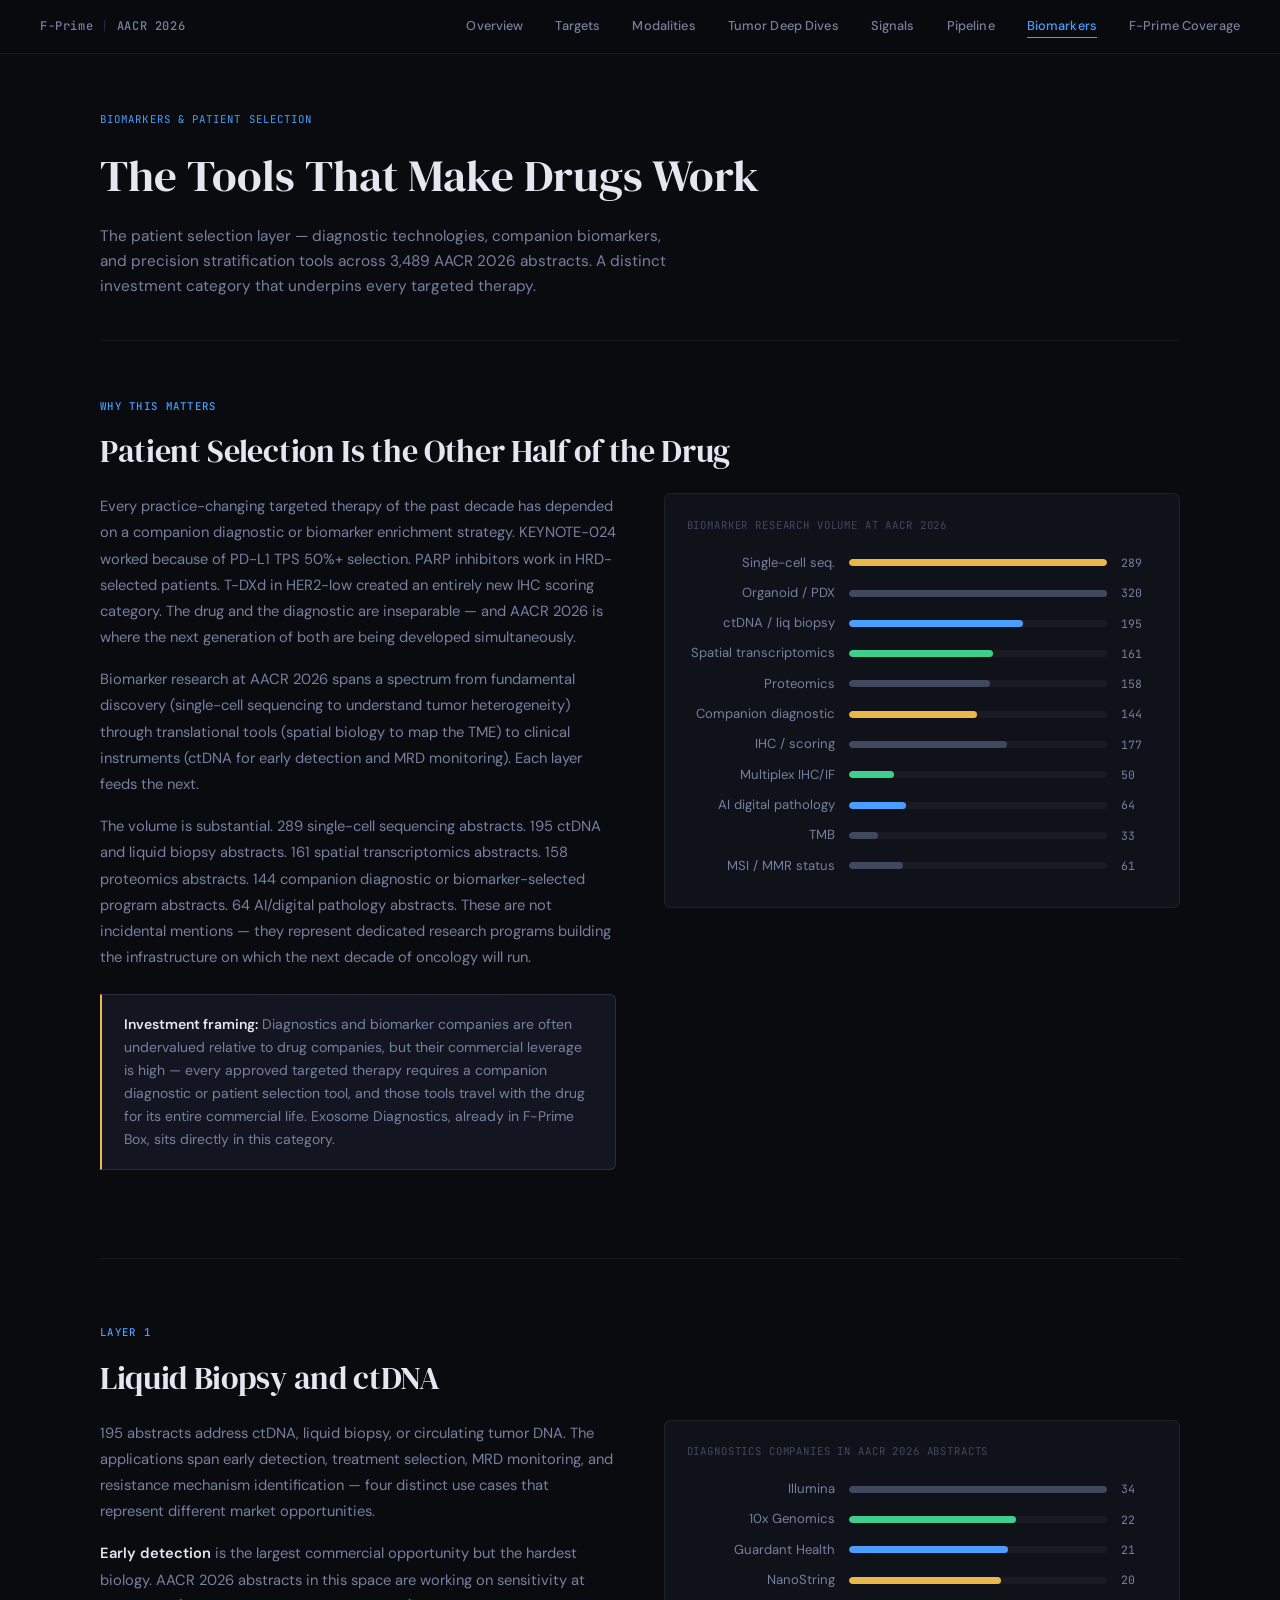
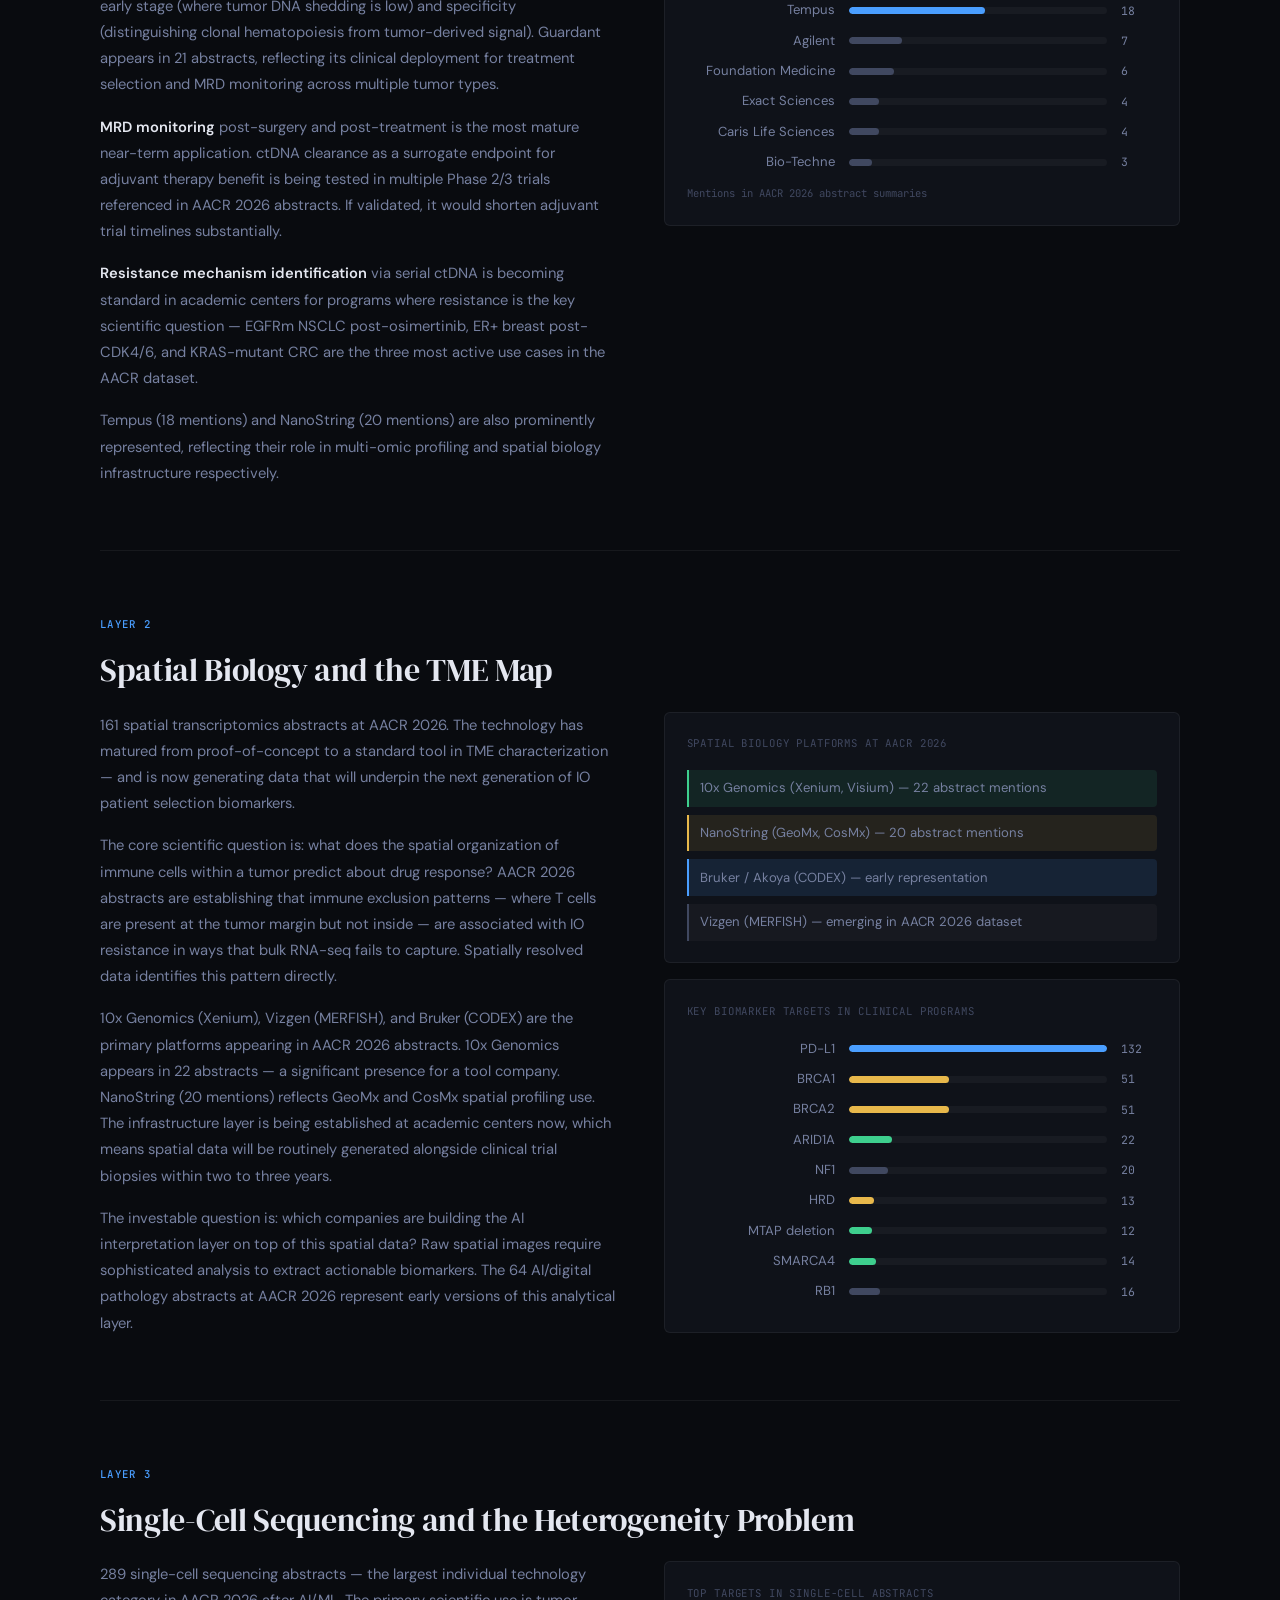
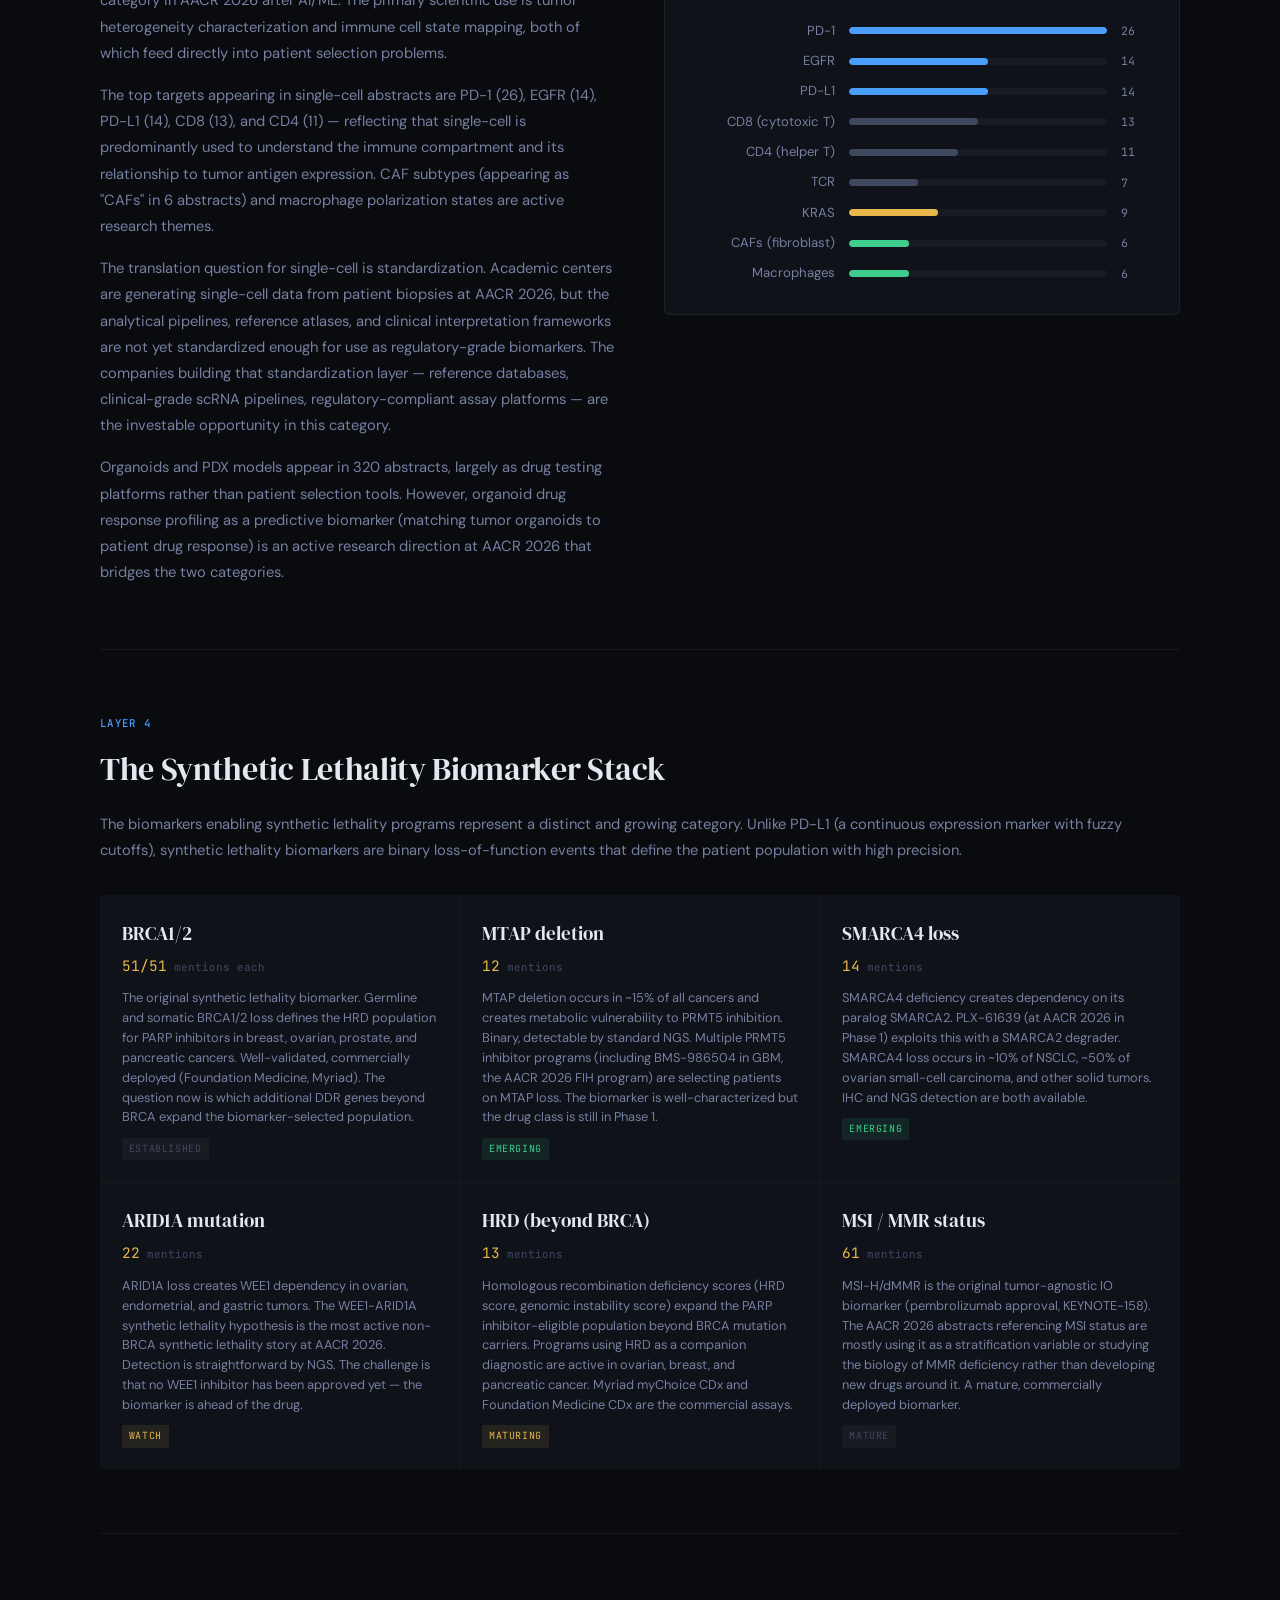
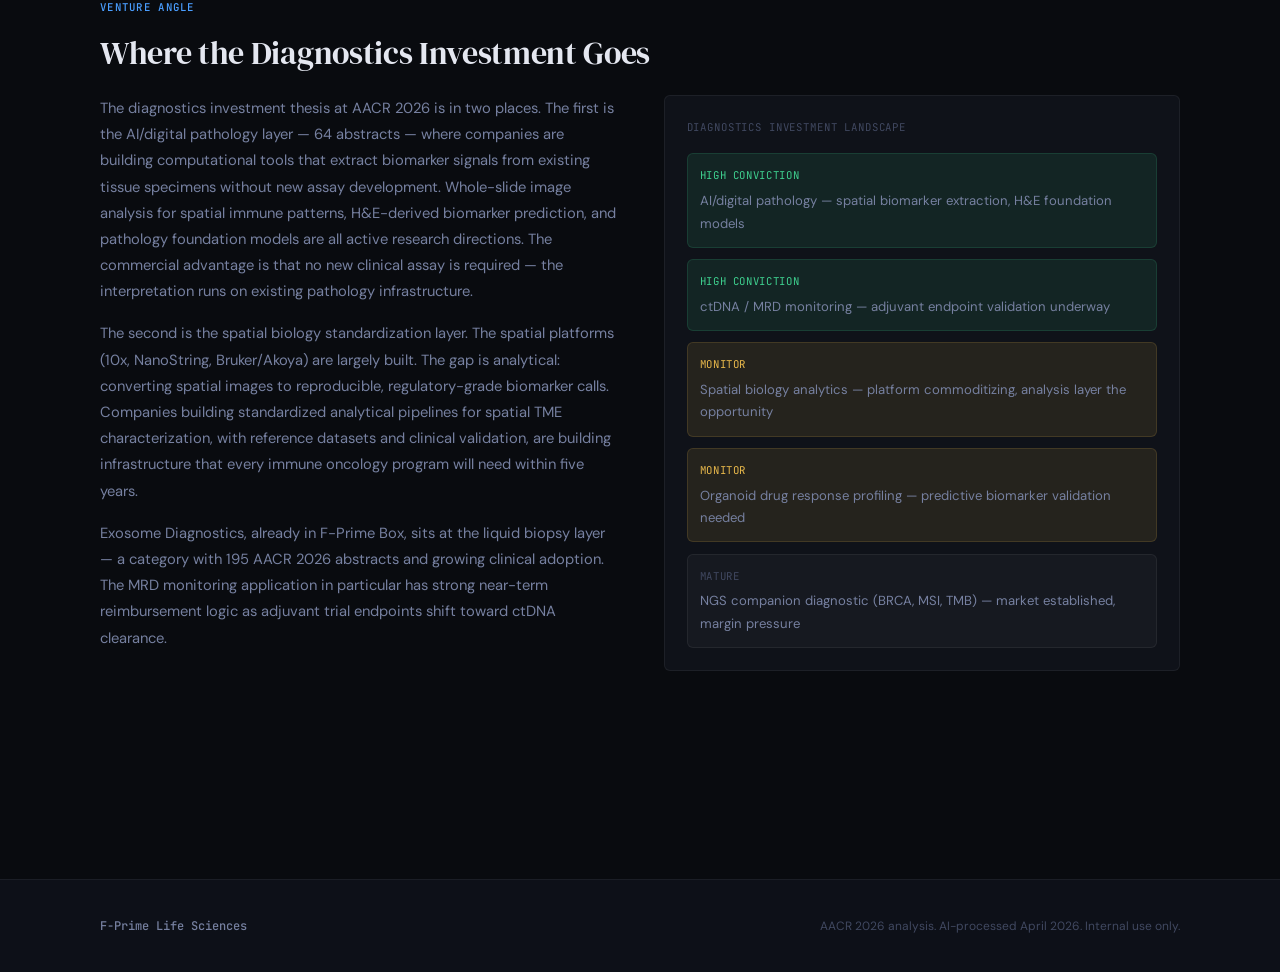
==== biomarkers.html @ 681269fd "added more pages / insights" ====
<!DOCTYPE html>
<html lang="en">
<head>
<meta charset="UTF-8">
<meta name="viewport" content="width=device-width, initial-scale=1.0">
<title>Biomarkers & Patient Selection — AACR 2026 Intelligence</title>
<link rel="preconnect" href="https://fonts.googleapis.com">
<link href="https://fonts.googleapis.com/css2?family=DM+Serif+Display:ital@0;1&family=DM+Sans:wght@300;400;500;600&family=JetBrains+Mono:wght@400;500&display=swap" rel="stylesheet">
<link rel="stylesheet" href="styles.css">
</head>
<body>

<nav class="nav">
  <div class="nav-brand">F-Prime<span class="nav-sep">|</span>AACR 2026</div>
  <div class="nav-links">
    <a href="index.html">Overview</a>
    <a href="targets.html">Targets</a>
    <a href="modalities.html">Modalities</a>
    <a href="tumors.html">Tumor Deep Dives</a>
    <a href="emerging.html">Signals</a>
    <a href="pipeline.html">Pipeline</a>
    <a href="biomarkers.html" class="active">Biomarkers</a>
    <a href="coverage.html">F-Prime Coverage</a>
  </div>
</nav>

<div class="container">
  <div class="page-header">
    <div class="page-tag">Biomarkers & Patient Selection</div>
    <h1>The Tools That Make Drugs Work</h1>
    <p>The patient selection layer — diagnostic technologies, companion biomarkers, and precision stratification tools across 3,489 AACR 2026 abstracts. A distinct investment category that underpins every targeted therapy.</p>
  </div>
</div>

<main class="container main-content" style="padding-top:0">

  <section class="content-section">
    <div class="section-label">Why This Matters</div>
    <h2 class="section-title">Patient Selection Is the Other Half of the Drug</h2>
    <div class="two-col">
      <div class="prose">
        <p>Every practice-changing targeted therapy of the past decade has depended on a companion diagnostic or biomarker enrichment strategy. KEYNOTE-024 worked because of PD-L1 TPS 50%+ selection. PARP inhibitors work in HRD-selected patients. T-DXd in HER2-low created an entirely new IHC scoring category. The drug and the diagnostic are inseparable — and AACR 2026 is where the next generation of both are being developed simultaneously.</p>
        <p>Biomarker research at AACR 2026 spans a spectrum from fundamental discovery (single-cell sequencing to understand tumor heterogeneity) through translational tools (spatial biology to map the TME) to clinical instruments (ctDNA for early detection and MRD monitoring). Each layer feeds the next.</p>
        <p>The volume is substantial. 289 single-cell sequencing abstracts. 195 ctDNA and liquid biopsy abstracts. 161 spatial transcriptomics abstracts. 158 proteomics abstracts. 144 companion diagnostic or biomarker-selected program abstracts. 64 AI/digital pathology abstracts. These are not incidental mentions — they represent dedicated research programs building the infrastructure on which the next decade of oncology will run.</p>
        <div class="callout callout-gold">
          <p><strong>Investment framing:</strong> Diagnostics and biomarker companies are often undervalued relative to drug companies, but their commercial leverage is high — every approved targeted therapy requires a companion diagnostic or patient selection tool, and those tools travel with the drug for its entire commercial life. Exosome Diagnostics, already in F-Prime Box, sits directly in this category.</p>
        </div>
      </div>
      <div>
        <div class="chart-box">
          <div class="chart-title">Biomarker Research Volume at AACR 2026</div>
          <div class="bar-row" style="margin-top:0.5rem"><div class="bar-label">Single-cell seq.</div><div class="bar-track"><div class="bar-fill bar-fill--gold" style="width:100%"></div></div><div class="bar-value">289</div></div>
          <div class="bar-row"><div class="bar-label">Organoid / PDX</div><div class="bar-track"><div class="bar-fill bar-fill--dim" style="width:110.7%"></div></div><div class="bar-value">320</div></div>
          <div class="bar-row"><div class="bar-label">ctDNA / liq biopsy</div><div class="bar-track"><div class="bar-fill" style="width:67.5%"></div></div><div class="bar-value">195</div></div>
          <div class="bar-row"><div class="bar-label">Spatial transcriptomics</div><div class="bar-track"><div class="bar-fill bar-fill--green" style="width:55.7%"></div></div><div class="bar-value">161</div></div>
          <div class="bar-row"><div class="bar-label">Proteomics</div><div class="bar-track"><div class="bar-fill bar-fill--dim" style="width:54.7%"></div></div><div class="bar-value">158</div></div>
          <div class="bar-row"><div class="bar-label">Companion diagnostic</div><div class="bar-track"><div class="bar-fill bar-fill--gold" style="width:49.8%"></div></div><div class="bar-value">144</div></div>
          <div class="bar-row"><div class="bar-label">IHC / scoring</div><div class="bar-track"><div class="bar-fill bar-fill--dim" style="width:61.2%"></div></div><div class="bar-value">177</div></div>
          <div class="bar-row"><div class="bar-label">Multiplex IHC/IF</div><div class="bar-track"><div class="bar-fill bar-fill--green" style="width:17.3%"></div></div><div class="bar-value">50</div></div>
          <div class="bar-row"><div class="bar-label">AI digital pathology</div><div class="bar-track"><div class="bar-fill bar-fill--blue" style="width:22.1%"></div></div><div class="bar-value">64</div></div>
          <div class="bar-row"><div class="bar-label">TMB</div><div class="bar-track"><div class="bar-fill bar-fill--dim" style="width:11.4%"></div></div><div class="bar-value">33</div></div>
          <div class="bar-row"><div class="bar-label">MSI / MMR status</div><div class="bar-track"><div class="bar-fill bar-fill--dim" style="width:21.1%"></div></div><div class="bar-value">61</div></div>
        </div>
      </div>
    </div>
  </section>

  <section class="content-section">
    <div class="section-label">Layer 1</div>
    <h2 class="section-title">Liquid Biopsy and ctDNA</h2>
    <div class="two-col">
      <div class="prose">
        <p>195 abstracts address ctDNA, liquid biopsy, or circulating tumor DNA. The applications span early detection, treatment selection, MRD monitoring, and resistance mechanism identification — four distinct use cases that represent different market opportunities.</p>
        <p><strong>Early detection</strong> is the largest commercial opportunity but the hardest biology. AACR 2026 abstracts in this space are working on sensitivity at early stage (where tumor DNA shedding is low) and specificity (distinguishing clonal hematopoiesis from tumor-derived signal). Guardant appears in 21 abstracts, reflecting its clinical deployment for treatment selection and MRD monitoring across multiple tumor types.</p>
        <p><strong>MRD monitoring</strong> post-surgery and post-treatment is the most mature near-term application. ctDNA clearance as a surrogate endpoint for adjuvant therapy benefit is being tested in multiple Phase 2/3 trials referenced in AACR 2026 abstracts. If validated, it would shorten adjuvant trial timelines substantially.</p>
        <p><strong>Resistance mechanism identification</strong> via serial ctDNA is becoming standard in academic centers for programs where resistance is the key scientific question — EGFRm NSCLC post-osimertinib, ER+ breast post-CDK4/6, and KRAS-mutant CRC are the three most active use cases in the AACR dataset.</p>
        <p>Tempus (18 mentions) and NanoString (20 mentions) are also prominently represented, reflecting their role in multi-omic profiling and spatial biology infrastructure respectively.</p>
      </div>
      <div>
        <div class="chart-box" style="margin-bottom:1rem">
          <div class="chart-title">Diagnostics Companies in AACR 2026 Abstracts</div>
          <div class="bar-row" style="margin-top:0.5rem"><div class="bar-label">Illumina</div><div class="bar-track"><div class="bar-fill bar-fill--dim" style="width:100%"></div></div><div class="bar-value">34</div></div>
          <div class="bar-row"><div class="bar-label">10x Genomics</div><div class="bar-track"><div class="bar-fill bar-fill--green" style="width:64.7%"></div></div><div class="bar-value">22</div></div>
          <div class="bar-row"><div class="bar-label">Guardant Health</div><div class="bar-track"><div class="bar-fill" style="width:61.8%"></div></div><div class="bar-value">21</div></div>
          <div class="bar-row"><div class="bar-label">NanoString</div><div class="bar-track"><div class="bar-fill bar-fill--gold" style="width:58.8%"></div></div><div class="bar-value">20</div></div>
          <div class="bar-row"><div class="bar-label">Tempus</div><div class="bar-track"><div class="bar-fill" style="width:52.9%"></div></div><div class="bar-value">18</div></div>
          <div class="bar-row"><div class="bar-label">Agilent</div><div class="bar-track"><div class="bar-fill bar-fill--dim" style="width:20.6%"></div></div><div class="bar-value">7</div></div>
          <div class="bar-row"><div class="bar-label">Foundation Medicine</div><div class="bar-track"><div class="bar-fill bar-fill--dim" style="width:17.6%"></div></div><div class="bar-value">6</div></div>
          <div class="bar-row"><div class="bar-label">Exact Sciences</div><div class="bar-track"><div class="bar-fill bar-fill--dim" style="width:11.8%"></div></div><div class="bar-value">4</div></div>
          <div class="bar-row"><div class="bar-label">Caris Life Sciences</div><div class="bar-track"><div class="bar-fill bar-fill--dim" style="width:11.8%"></div></div><div class="bar-value">4</div></div>
          <div class="bar-row"><div class="bar-label">Bio-Techne</div><div class="bar-track"><div class="bar-fill bar-fill--dim" style="width:8.8%"></div></div><div class="bar-value">3</div></div>
          <div style="margin-top:0.75rem;font-family:var(--font-mono);font-size:0.66rem;color:var(--text-dim)">Mentions in AACR 2026 abstract summaries</div>
        </div>
      </div>
    </div>
  </section>

  <section class="content-section">
    <div class="section-label">Layer 2</div>
    <h2 class="section-title">Spatial Biology and the TME Map</h2>
    <div class="two-col">
      <div class="prose">
        <p>161 spatial transcriptomics abstracts at AACR 2026. The technology has matured from proof-of-concept to a standard tool in TME characterization — and is now generating data that will underpin the next generation of IO patient selection biomarkers.</p>
        <p>The core scientific question is: what does the spatial organization of immune cells within a tumor predict about drug response? AACR 2026 abstracts are establishing that immune exclusion patterns — where T cells are present at the tumor margin but not inside — are associated with IO resistance in ways that bulk RNA-seq fails to capture. Spatially resolved data identifies this pattern directly.</p>
        <p>10x Genomics (Xenium), Vizgen (MERFISH), and Bruker (CODEX) are the primary platforms appearing in AACR 2026 abstracts. 10x Genomics appears in 22 abstracts — a significant presence for a tool company. NanoString (20 mentions) reflects GeoMx and CosMx spatial profiling use. The infrastructure layer is being established at academic centers now, which means spatial data will be routinely generated alongside clinical trial biopsies within two to three years.</p>
        <p>The investable question is: which companies are building the AI interpretation layer on top of this spatial data? Raw spatial images require sophisticated analysis to extract actionable biomarkers. The 64 AI/digital pathology abstracts at AACR 2026 represent early versions of this analytical layer.</p>
      </div>
      <div>
        <div class="chart-box" style="margin-bottom:1rem">
          <div class="chart-title">Spatial Biology Platforms at AACR 2026</div>
          <div style="display:flex;flex-direction:column;gap:0.5rem;margin-top:0.5rem">
            <div style="font-size:0.82rem;color:var(--text-muted);padding:0.45rem 0.7rem;background:var(--green-dim);border-left:2px solid var(--green);border-radius:0 4px 4px 0">10x Genomics (Xenium, Visium) — 22 abstract mentions</div>
            <div style="font-size:0.82rem;color:var(--text-muted);padding:0.45rem 0.7rem;background:var(--gold-dim);border-left:2px solid var(--gold);border-radius:0 4px 4px 0">NanoString (GeoMx, CosMx) — 20 abstract mentions</div>
            <div style="font-size:0.82rem;color:var(--text-muted);padding:0.45rem 0.7rem;background:var(--blue-dim);border-left:2px solid var(--blue);border-radius:0 4px 4px 0">Bruker / Akoya (CODEX) — early representation</div>
            <div style="font-size:0.82rem;color:var(--text-muted);padding:0.45rem 0.7rem;background:rgba(255,255,255,0.03);border-left:2px solid var(--text-dim);border-radius:0 4px 4px 0">Vizgen (MERFISH) — emerging in AACR 2026 dataset</div>
          </div>
        </div>
        <div class="chart-box">
          <div class="chart-title">Key Biomarker Targets in Clinical Programs</div>
          <div class="bar-row" style="margin-top:0.5rem"><div class="bar-label">PD-L1</div><div class="bar-track"><div class="bar-fill" style="width:100%"></div></div><div class="bar-value">132</div></div>
          <div class="bar-row"><div class="bar-label">BRCA1</div><div class="bar-track"><div class="bar-fill bar-fill--gold" style="width:38.6%"></div></div><div class="bar-value">51</div></div>
          <div class="bar-row"><div class="bar-label">BRCA2</div><div class="bar-track"><div class="bar-fill bar-fill--gold" style="width:38.6%"></div></div><div class="bar-value">51</div></div>
          <div class="bar-row"><div class="bar-label">ARID1A</div><div class="bar-track"><div class="bar-fill bar-fill--green" style="width:16.7%"></div></div><div class="bar-value">22</div></div>
          <div class="bar-row"><div class="bar-label">NF1</div><div class="bar-track"><div class="bar-fill bar-fill--dim" style="width:15.2%"></div></div><div class="bar-value">20</div></div>
          <div class="bar-row"><div class="bar-label">HRD</div><div class="bar-track"><div class="bar-fill bar-fill--gold" style="width:9.8%"></div></div><div class="bar-value">13</div></div>
          <div class="bar-row"><div class="bar-label">MTAP deletion</div><div class="bar-track"><div class="bar-fill bar-fill--green" style="width:9.1%"></div></div><div class="bar-value">12</div></div>
          <div class="bar-row"><div class="bar-label">SMARCA4</div><div class="bar-track"><div class="bar-fill bar-fill--green" style="width:10.6%"></div></div><div class="bar-value">14</div></div>
          <div class="bar-row"><div class="bar-label">RB1</div><div class="bar-track"><div class="bar-fill bar-fill--dim" style="width:12.1%"></div></div><div class="bar-value">16</div></div>
        </div>
      </div>
    </div>
  </section>

  <section class="content-section">
    <div class="section-label">Layer 3</div>
    <h2 class="section-title">Single-Cell Sequencing and the Heterogeneity Problem</h2>
    <div class="two-col">
      <div class="prose">
        <p>289 single-cell sequencing abstracts — the largest individual technology category in AACR 2026 after AI/ML. The primary scientific use is tumor heterogeneity characterization and immune cell state mapping, both of which feed directly into patient selection problems.</p>
        <p>The top targets appearing in single-cell abstracts are PD-1 (26), EGFR (14), PD-L1 (14), CD8 (13), and CD4 (11) — reflecting that single-cell is predominantly used to understand the immune compartment and its relationship to tumor antigen expression. CAF subtypes (appearing as "CAFs" in 6 abstracts) and macrophage polarization states are active research themes.</p>
        <p>The translation question for single-cell is standardization. Academic centers are generating single-cell data from patient biopsies at AACR 2026, but the analytical pipelines, reference atlases, and clinical interpretation frameworks are not yet standardized enough for use as regulatory-grade biomarkers. The companies building that standardization layer — reference databases, clinical-grade scRNA pipelines, regulatory-compliant assay platforms — are the investable opportunity in this category.</p>
        <p>Organoids and PDX models appear in 320 abstracts, largely as drug testing platforms rather than patient selection tools. However, organoid drug response profiling as a predictive biomarker (matching tumor organoids to patient drug response) is an active research direction at AACR 2026 that bridges the two categories.</p>
      </div>
      <div>
        <div class="chart-box" style="margin-bottom:1rem">
          <div class="chart-title">Top Targets in Single-Cell Abstracts</div>
          <div class="bar-row" style="margin-top:0.5rem"><div class="bar-label">PD-1</div><div class="bar-track"><div class="bar-fill" style="width:100%"></div></div><div class="bar-value">26</div></div>
          <div class="bar-row"><div class="bar-label">EGFR</div><div class="bar-track"><div class="bar-fill" style="width:53.8%"></div></div><div class="bar-value">14</div></div>
          <div class="bar-row"><div class="bar-label">PD-L1</div><div class="bar-track"><div class="bar-fill" style="width:53.8%"></div></div><div class="bar-value">14</div></div>
          <div class="bar-row"><div class="bar-label">CD8 (cytotoxic T)</div><div class="bar-track"><div class="bar-fill bar-fill--dim" style="width:50%"></div></div><div class="bar-value">13</div></div>
          <div class="bar-row"><div class="bar-label">CD4 (helper T)</div><div class="bar-track"><div class="bar-fill bar-fill--dim" style="width:42.3%"></div></div><div class="bar-value">11</div></div>
          <div class="bar-row"><div class="bar-label">TCR</div><div class="bar-track"><div class="bar-fill bar-fill--dim" style="width:26.9%"></div></div><div class="bar-value">7</div></div>
          <div class="bar-row"><div class="bar-label">KRAS</div><div class="bar-track"><div class="bar-fill bar-fill--gold" style="width:34.6%"></div></div><div class="bar-value">9</div></div>
          <div class="bar-row"><div class="bar-label">CAFs (fibroblast)</div><div class="bar-track"><div class="bar-fill bar-fill--green" style="width:23.1%"></div></div><div class="bar-value">6</div></div>
          <div class="bar-row"><div class="bar-label">Macrophages</div><div class="bar-track"><div class="bar-fill bar-fill--green" style="width:23.1%"></div></div><div class="bar-value">6</div></div>
        </div>
      </div>
    </div>
  </section>

  <section class="content-section">
    <div class="section-label">Layer 4</div>
    <h2 class="section-title">The Synthetic Lethality Biomarker Stack</h2>
    <p class="prose" style="margin-bottom:2rem">The biomarkers enabling synthetic lethality programs represent a distinct and growing category. Unlike PD-L1 (a continuous expression marker with fuzzy cutoffs), synthetic lethality biomarkers are binary loss-of-function events that define the patient population with high precision.</p>

    <div class="target-grid">
      <div class="target-card">
        <div class="tc-name">BRCA1/2</div>
        <div class="tc-count"><span>51/51</span> mentions each</div>
        <div class="tc-desc">The original synthetic lethality biomarker. Germline and somatic BRCA1/2 loss defines the HRD population for PARP inhibitors in breast, ovarian, prostate, and pancreatic cancers. Well-validated, commercially deployed (Foundation Medicine, Myriad). The question now is which additional DDR genes beyond BRCA expand the biomarker-selected population.</div>
        <span class="tc-badge badge--dim">ESTABLISHED</span>
      </div>
      <div class="target-card">
        <div class="tc-name">MTAP deletion</div>
        <div class="tc-count"><span>12</span> mentions</div>
        <div class="tc-desc">MTAP deletion occurs in ~15% of all cancers and creates metabolic vulnerability to PRMT5 inhibition. Binary, detectable by standard NGS. Multiple PRMT5 inhibitor programs (including BMS-986504 in GBM, the AACR 2026 FIH program) are selecting patients on MTAP loss. The biomarker is well-characterized but the drug class is still in Phase 1.</div>
        <span class="tc-badge badge--green">EMERGING</span>
      </div>
      <div class="target-card">
        <div class="tc-name">SMARCA4 loss</div>
        <div class="tc-count"><span>14</span> mentions</div>
        <div class="tc-desc">SMARCA4 deficiency creates dependency on its paralog SMARCA2. PLX-61639 (at AACR 2026 in Phase 1) exploits this with a SMARCA2 degrader. SMARCA4 loss occurs in ~10% of NSCLC, ~50% of ovarian small-cell carcinoma, and other solid tumors. IHC and NGS detection are both available.</div>
        <span class="tc-badge badge--green">EMERGING</span>
      </div>
      <div class="target-card">
        <div class="tc-name">ARID1A mutation</div>
        <div class="tc-count"><span>22</span> mentions</div>
        <div class="tc-desc">ARID1A loss creates WEE1 dependency in ovarian, endometrial, and gastric tumors. The WEE1-ARID1A synthetic lethality hypothesis is the most active non-BRCA synthetic lethality story at AACR 2026. Detection is straightforward by NGS. The challenge is that no WEE1 inhibitor has been approved yet — the biomarker is ahead of the drug.</div>
        <span class="tc-badge badge--gold">WATCH</span>
      </div>
      <div class="target-card">
        <div class="tc-name">HRD (beyond BRCA)</div>
        <div class="tc-count"><span>13</span> mentions</div>
        <div class="tc-desc">Homologous recombination deficiency scores (HRD score, genomic instability score) expand the PARP inhibitor-eligible population beyond BRCA mutation carriers. Programs using HRD as a companion diagnostic are active in ovarian, breast, and pancreatic cancer. Myriad myChoice CDx and Foundation Medicine CDx are the commercial assays.</div>
        <span class="tc-badge badge--gold">MATURING</span>
      </div>
      <div class="target-card">
        <div class="tc-name">MSI / MMR status</div>
        <div class="tc-count"><span>61</span> mentions</div>
        <div class="tc-desc">MSI-H/dMMR is the original tumor-agnostic IO biomarker (pembrolizumab approval, KEYNOTE-158). The AACR 2026 abstracts referencing MSI status are mostly using it as a stratification variable or studying the biology of MMR deficiency rather than developing new drugs around it. A mature, commercially deployed biomarker.</div>
        <span class="tc-badge badge--dim">MATURE</span>
      </div>
    </div>
  </section>

  <section class="content-section" style="border-bottom:none">
    <div class="section-label">Venture Angle</div>
    <h2 class="section-title">Where the Diagnostics Investment Goes</h2>
    <div class="two-col">
      <div class="prose">
        <p>The diagnostics investment thesis at AACR 2026 is in two places. The first is the AI/digital pathology layer — 64 abstracts — where companies are building computational tools that extract biomarker signals from existing tissue specimens without new assay development. Whole-slide image analysis for spatial immune patterns, H&E-derived biomarker prediction, and pathology foundation models are all active research directions. The commercial advantage is that no new clinical assay is required — the interpretation runs on existing pathology infrastructure.</p>
        <p>The second is the spatial biology standardization layer. The spatial platforms (10x, NanoString, Bruker/Akoya) are largely built. The gap is analytical: converting spatial images to reproducible, regulatory-grade biomarker calls. Companies building standardized analytical pipelines for spatial TME characterization, with reference datasets and clinical validation, are building infrastructure that every immune oncology program will need within five years.</p>
        <p>Exosome Diagnostics, already in F-Prime Box, sits at the liquid biopsy layer — a category with 195 AACR 2026 abstracts and growing clinical adoption. The MRD monitoring application in particular has strong near-term reimbursement logic as adjuvant trial endpoints shift toward ctDNA clearance.</p>
      </div>
      <div>
        <div class="chart-box">
          <div class="chart-title">Diagnostics Investment Landscape</div>
          <div style="display:flex;flex-direction:column;gap:0.7rem;margin-top:0.75rem">
            <div style="padding:0.75rem;background:var(--green-dim);border:1px solid rgba(62,207,142,0.15);border-radius:var(--r)">
              <div style="font-family:var(--font-mono);font-size:0.67rem;color:var(--green);letter-spacing:0.06em;margin-bottom:0.35rem">HIGH CONVICTION</div>
              <div style="font-size:0.82rem;color:var(--text-muted)">AI/digital pathology — spatial biomarker extraction, H&E foundation models</div>
            </div>
            <div style="padding:0.75rem;background:var(--green-dim);border:1px solid rgba(62,207,142,0.15);border-radius:var(--r)">
              <div style="font-family:var(--font-mono);font-size:0.67rem;color:var(--green);letter-spacing:0.06em;margin-bottom:0.35rem">HIGH CONVICTION</div>
              <div style="font-size:0.82rem;color:var(--text-muted)">ctDNA / MRD monitoring — adjuvant endpoint validation underway</div>
            </div>
            <div style="padding:0.75rem;background:var(--gold-dim);border:1px solid rgba(232,184,75,0.15);border-radius:var(--r)">
              <div style="font-family:var(--font-mono);font-size:0.67rem;color:var(--gold);letter-spacing:0.06em;margin-bottom:0.35rem">MONITOR</div>
              <div style="font-size:0.82rem;color:var(--text-muted)">Spatial biology analytics — platform commoditizing, analysis layer the opportunity</div>
            </div>
            <div style="padding:0.75rem;background:var(--gold-dim);border:1px solid rgba(232,184,75,0.15);border-radius:var(--r)">
              <div style="font-family:var(--font-mono);font-size:0.67rem;color:var(--gold);letter-spacing:0.06em;margin-bottom:0.35rem">MONITOR</div>
              <div style="font-size:0.82rem;color:var(--text-muted)">Organoid drug response profiling — predictive biomarker validation needed</div>
            </div>
            <div style="padding:0.75rem;background:rgba(255,255,255,0.03);border:1px solid var(--border);border-radius:var(--r)">
              <div style="font-family:var(--font-mono);font-size:0.67rem;color:var(--text-dim);letter-spacing:0.06em;margin-bottom:0.35rem">MATURE</div>
              <div style="font-size:0.82rem;color:var(--text-muted)">NGS companion diagnostic (BRCA, MSI, TMB) — market established, margin pressure</div>
            </div>
          </div>
        </div>
      </div>
    </div>
  </section>

</main>

<footer class="footer">
  <div class="container">
    <div class="footer-brand">F-Prime Life Sciences</div>
    <div class="footer-note">AACR 2026 analysis. AI-processed April 2026. Internal use only.</div>
  </div>
</footer>
</body>
</html>
---- styles.css ----
/* ============================================
   AACR 2026 — F-Prime Intelligence Report
   v2 — refined editorial dark
   ============================================ */

:root {
  --bg: #090b0f;
  --bg-2: #0d1018;
  --bg-3: #131620;
  --bg-card: #0f1219;
  --border: rgba(255,255,255,0.06);
  --border-hi: rgba(255,255,255,0.11);

  --text: #e4e7f0;
  --text-muted: #7680a0;
  --text-dim: #404860;

  --blue: #4a9eff;
  --blue-dim: rgba(74,158,255,0.12);
  --gold: #e8b84b;
  --gold-dim: rgba(232,184,75,0.1);
  --green: #3ecf8e;
  --green-dim: rgba(62,207,142,0.1);
  --red: #f06060;
  --red-dim: rgba(240,96,96,0.1);

  --font-display: 'DM Serif Display', serif;
  --font-body: 'DM Sans', sans-serif;
  --font-mono: 'JetBrains Mono', monospace;

  --r: 6px;
  --r-lg: 12px;
}

* { margin: 0; padding: 0; box-sizing: border-box; }
html { scroll-behavior: smooth; }

body {
  background: var(--bg);
  color: var(--text);
  font-family: var(--font-body);
  font-size: 15px;
  line-height: 1.7;
  -webkit-font-smoothing: antialiased;
}

a { color: inherit; text-decoration: none; }

/* NAV */
.nav {
  position: sticky; top: 0; z-index: 100;
  background: rgba(9,11,15,0.94);
  backdrop-filter: blur(16px);
  border-bottom: 1px solid var(--border);
  display: flex; align-items: center; justify-content: space-between;
  padding: 0 2.5rem; height: 54px;
}
.nav-brand {
  font-family: var(--font-mono); font-size: 0.75rem;
  font-weight: 500; letter-spacing: 0.05em; color: var(--text-muted);
}
.nav-sep { margin: 0 0.5rem; opacity: 0.25; }
.nav-links { display: flex; gap: 2rem; }
.nav-links a {
  font-size: 0.8rem; font-weight: 500; color: var(--text-muted);
  letter-spacing: 0.01em; transition: color 0.15s;
}
.nav-links a:hover { color: var(--text); }
.nav-links a.active { color: var(--blue); border-bottom: 1px solid var(--blue); padding-bottom: 1px; }

/* HERO */
.hero {
  position: relative; min-height: 85vh;
  display: flex; flex-direction: column; justify-content: center;
  padding: 7rem 2.5rem 5rem; overflow: hidden;
}
.hero-bg {
  position: absolute; inset: 0; pointer-events: none;
  background:
    radial-gradient(ellipse 60% 50% at 10% 55%, rgba(74,158,255,0.05) 0%, transparent 65%),
    radial-gradient(ellipse 40% 35% at 85% 25%, rgba(232,184,75,0.03) 0%, transparent 65%),
    repeating-linear-gradient(0deg, transparent, transparent 59px, rgba(255,255,255,0.012) 59px, rgba(255,255,255,0.012) 60px),
    repeating-linear-gradient(90deg, transparent, transparent 59px, rgba(255,255,255,0.008) 59px, rgba(255,255,255,0.008) 60px);
}
.hero-inner { max-width: 760px; margin: 0 auto; text-align: center; position: relative; z-index: 1; }
.hero-tag {
  display: inline-block; font-family: var(--font-mono); font-size: 0.68rem;
  font-weight: 500; letter-spacing: 0.1em; text-transform: uppercase;
  color: var(--blue); border: 1px solid rgba(74,158,255,0.25);
  padding: 0.28rem 0.75rem; border-radius: 2rem; margin-bottom: 2.5rem;
}
.hero-title {
  font-family: var(--font-display); font-size: clamp(2.8rem, 6.5vw, 5rem);
  line-height: 1.05; font-weight: 400; letter-spacing: -0.02em; margin-bottom: 1.5rem;
}
.hero-title em { font-style: italic; color: var(--gold); }
.hero-sub {
  font-size: 1rem; color: var(--text-muted); max-width: 520px;
  margin: 0 auto 2rem; line-height: 1.65;
}
.hero-meta { font-family: var(--font-mono); font-size: 0.68rem; color: var(--text-dim); letter-spacing: 0.06em; }
.dot { margin: 0 0.5rem; opacity: 0.35; }
.hero-scroll {
  position: absolute; bottom: 2rem; left: 50%; transform: translateX(-50%);
  font-family: var(--font-mono); font-size: 0.65rem; color: var(--text-dim);
  letter-spacing: 0.1em; animation: bob 2.4s ease-in-out infinite;
}
@keyframes bob {
  0%,100% { opacity:0.35; transform:translateX(-50%) translateY(0); }
  50% { opacity:0.7; transform:translateX(-50%) translateY(5px); }
}

/* STAT BAR */
.stats-bar {
  background: var(--bg-3); border-top: 1px solid var(--border);
  border-bottom: 1px solid var(--border); padding: 2.5rem 0;
}
.stats-bar .container {
  display: grid; grid-template-columns: repeat(4, 1fr);
  gap: 1px; background: var(--border);
}
.stat-item { background: var(--bg-3); padding: 1.5rem 2rem; text-align: center; }
.stat-num { font-family: var(--font-display); font-size: 2.2rem; color: var(--gold); line-height: 1; margin-bottom: 0.35rem; }
.stat-label { font-size: 0.75rem; color: var(--text-muted); font-weight: 500; letter-spacing: 0.02em; }

/* LAYOUT */
.container { max-width: 1160px; margin: 0 auto; padding: 0 2.5rem; }
.main-content { padding-top: 4.5rem; padding-bottom: 5rem; }

/* LABELS + HEADINGS */
.section-label {
  font-family: var(--font-mono); font-size: 0.67rem; font-weight: 500;
  letter-spacing: 0.12em; text-transform: uppercase; color: var(--blue); margin-bottom: 0.6rem;
}
.section-title {
  font-family: var(--font-display); font-size: 2rem; font-weight: 400;
  letter-spacing: -0.01em; margin-bottom: 0.9rem;
}
.section-prose { font-size: 0.96rem; color: var(--text-muted); max-width: 660px; margin-bottom: 3rem; line-height: 1.75; }

/* FINDINGS GRID */
.findings-intro { margin-bottom: 2.5rem; }
.findings-grid {
  display: grid; grid-template-columns: 1fr 1fr;
  gap: 1px; background: var(--border); margin-bottom: 5rem;
}
.finding-card {
  background: var(--bg-card); padding: 2.25rem;
  position: relative; transition: background 0.2s;
}
.finding-card:hover { background: var(--bg-3); }
.finding-card--wide { grid-column: 1 / -1; }
.finding-number {
  font-family: var(--font-mono); font-size: 0.65rem; font-weight: 500;
  color: var(--text-dim); letter-spacing: 0.1em; margin-bottom: 0.9rem;
}
.finding-content h3 {
  font-family: var(--font-display); font-size: 1.3rem; font-weight: 400;
  margin-bottom: 0.7rem; letter-spacing: -0.01em;
}
.finding-content p { font-size: 0.92rem; color: var(--text-muted); line-height: 1.75; margin-bottom: 0.9rem; }
.finding-content strong { color: var(--text); font-weight: 600; }
.finding-content em { font-style: italic; color: var(--gold); }
.finding-link {
  font-family: var(--font-mono); font-size: 0.72rem; color: var(--blue);
  letter-spacing: 0.04em; transition: opacity 0.2s;
}
.finding-link:hover { opacity: 0.65; }
.finding-stat {
  margin-top: 1.5rem; padding-top: 1.5rem; border-top: 1px solid var(--border);
  display: flex; align-items: baseline; gap: 0.75rem;
}
.fs-num { font-family: var(--font-display); font-size: 2.6rem; color: var(--gold); line-height: 1; }
.fs-label { font-size: 0.82rem; color: var(--text-muted); }

/* PILLS */
.target-pills { display: flex; flex-wrap: wrap; gap: 0.45rem; margin-top: 1.25rem; }
.pill {
  display: inline-flex; align-items: center; gap: 0.35rem;
  padding: 0.25rem 0.65rem; border-radius: 2rem;
  font-family: var(--font-mono); font-size: 0.72rem; font-weight: 500;
}
.pill em { font-style: normal; opacity: 0.55; font-size: 0.65rem; }
.pill--blue { background: var(--blue-dim); border: 1px solid rgba(74,158,255,0.25); color: var(--blue); }
.pill--green { background: var(--green-dim); border: 1px solid rgba(62,207,142,0.2); color: var(--green); }
.pill--gold { background: var(--gold-dim); border: 1px solid rgba(232,184,75,0.2); color: var(--gold); }
.pill--dim { background: rgba(255,255,255,0.04); border: 1px solid var(--border-hi); color: var(--text-muted); }

/* VC LENS */
.vc-lens { margin-bottom: 5rem; }
.vc-grid { display: grid; grid-template-columns: repeat(3, 1fr); gap: 1px; background: var(--border); margin-top: 2rem; }
.vc-item { background: var(--bg-card); padding: 1.75rem; }
.vc-icon { font-size: 1rem; margin-bottom: 0.7rem; }
.vc-item--green .vc-icon { color: var(--green); }
.vc-item--yellow .vc-icon { color: var(--gold); }
.vc-item--red .vc-icon { color: var(--red); }
.vc-item h4 {
  font-family: var(--font-body); font-size: 0.76rem; font-weight: 600;
  letter-spacing: 0.05em; text-transform: uppercase; margin-bottom: 1rem;
}
.vc-item--green h4 { color: var(--green); }
.vc-item--yellow h4 { color: var(--gold); }
.vc-item--red h4 { color: var(--red); }
.vc-item ul { list-style: none; display: flex; flex-direction: column; gap: 0.55rem; }
.vc-item li {
  font-size: 0.85rem; color: var(--text-muted); padding-left: 1rem;
  position: relative; line-height: 1.5;
}
.vc-item li::before { content: '—'; position: absolute; left: 0; color: var(--text-dim); }

/* PAGE CARDS */
.explore-pages { margin-bottom: 3rem; }
.page-cards {
  display: grid; grid-template-columns: repeat(4, 1fr);
  gap: 1px; background: var(--border); margin-top: 2rem;
}
.page-card {
  background: var(--bg-card); padding: 1.75rem;
  display: flex; flex-direction: column; transition: background 0.2s;
  position: relative; overflow: hidden;
}
.page-card::after {
  content: ''; position: absolute; top: 0; left: 0; right: 0; height: 2px;
  background: var(--blue); transform: scaleX(0); transform-origin: left; transition: transform 0.3s;
}
.page-card:hover { background: var(--bg-3); }
.page-card:hover::after { transform: scaleX(1); }
.pc-num { font-family: var(--font-display); font-size: 1.8rem; color: var(--gold); margin-bottom: 0.4rem; line-height: 1; }
.pc-title { font-weight: 600; font-size: 0.95rem; margin-bottom: 0.6rem; }
.pc-desc { font-size: 0.82rem; color: var(--text-muted); flex: 1; line-height: 1.5; }
.pc-arrow { margin-top: 1.25rem; color: var(--blue); font-family: var(--font-mono); font-size: 0.75rem; }

/* PAGE HEADER */
.page-header { padding: 3.5rem 0 2.5rem; border-bottom: 1px solid var(--border); margin-bottom: 3.5rem; }
.page-tag { font-family: var(--font-mono); font-size: 0.67rem; color: var(--blue); letter-spacing: 0.1em; text-transform: uppercase; margin-bottom: 0.6rem; }
.page-header h1 { font-family: var(--font-display); font-size: clamp(1.8rem, 3.5vw, 2.8rem); font-weight: 400; margin-bottom: 0.6rem; }
.page-header p { color: var(--text-muted); max-width: 580px; font-size: 0.96rem; line-height: 1.65; }

/* DATA TABLE */
.data-table-wrap { overflow-x: auto; margin: 2rem 0; }
.data-table { width: 100%; border-collapse: collapse; font-size: 0.875rem; }
.data-table th {
  font-family: var(--font-mono); font-size: 0.64rem; font-weight: 500;
  letter-spacing: 0.08em; text-transform: uppercase; color: var(--text-dim);
  text-align: left; padding: 0.7rem 1rem; border-bottom: 1px solid var(--border-hi);
}
.data-table td { padding: 0.65rem 1rem; border-bottom: 1px solid var(--border); color: var(--text-muted); vertical-align: top; }
.data-table td:first-child { color: var(--text); font-weight: 500; }
.data-table tr:hover td { background: rgba(255,255,255,0.018); }

/* BARS */
.bar-row { display: flex; align-items: center; gap: 0.9rem; margin-bottom: 0.5rem; }
.bar-label { width: 148px; font-size: 0.82rem; color: var(--text-muted); flex-shrink: 0; text-align: right; }
.bar-track { flex: 1; height: 7px; background: rgba(255,255,255,0.04); border-radius: 4px; overflow: hidden; }
.bar-fill { height: 100%; border-radius: 4px; background: var(--blue); }
.bar-fill--gold { background: var(--gold); }
.bar-fill--green { background: var(--green); }
.bar-fill--dim { background: var(--text-dim); }
.bar-value { width: 36px; font-family: var(--font-mono); font-size: 0.72rem; color: var(--text-muted); }

/* CONTENT */
.content-section { margin-bottom: 4rem; padding-bottom: 4rem; border-bottom: 1px solid var(--border); }
.content-section:last-child { border-bottom: none; }
.two-col { display: grid; grid-template-columns: 1fr 1fr; gap: 3rem; align-items: start; }
.prose { font-size: 0.92rem; color: var(--text-muted); line-height: 1.78; }
.prose strong { color: var(--text); font-weight: 600; }
.prose em { color: var(--gold); font-style: italic; }
.prose p { margin-bottom: 1rem; }
.prose p:last-child { margin-bottom: 0; }

.callout {
  background: var(--bg-3); border: 1px solid var(--border-hi);
  border-left: 2px solid var(--blue);
  padding: 1.1rem 1.35rem; border-radius: 0 var(--r) var(--r) 0; margin: 1.5rem 0;
}
.callout-gold { border-left-color: var(--gold); }
.callout-green { border-left-color: var(--green); }
.callout p { font-size: 0.875rem; color: var(--text-muted); line-height: 1.65; }
.callout strong { color: var(--text); }

/* CHART BOX */
.chart-grid { display: grid; grid-template-columns: repeat(2, 1fr); gap: 1.5rem; margin-top: 2rem; }
.chart-box {
  background: var(--bg-card); border: 1px solid var(--border);
  border-radius: var(--r); padding: 1.35rem;
}
.chart-title {
  font-family: var(--font-mono); font-size: 0.67rem; color: var(--text-dim);
  letter-spacing: 0.08em; text-transform: uppercase; margin-bottom: 1.1rem;
}

/* TARGET / CARD GRID */
.target-grid {
  display: grid; grid-template-columns: repeat(3, 1fr);
  gap: 1px; background: var(--border); margin-top: 2rem;
}
.target-card { background: var(--bg-card); padding: 1.35rem; transition: background 0.2s; }
.target-card:hover { background: var(--bg-3); }
.tc-name { font-family: var(--font-display); font-size: 1.2rem; margin-bottom: 0.25rem; }
.tc-count { font-family: var(--font-mono); font-size: 0.68rem; color: var(--text-dim); margin-bottom: 0.65rem; }
.tc-count span { color: var(--gold); font-size: 0.9rem; }
.tc-desc { font-size: 0.8rem; color: var(--text-muted); line-height: 1.55; }
.tc-badge {
  display: inline-block; margin-top: 0.65rem;
  font-family: var(--font-mono); font-size: 0.62rem;
  padding: 0.18rem 0.45rem; border-radius: 2px; letter-spacing: 0.06em;
}
.badge--blue { background: var(--blue-dim); color: var(--blue); }
.badge--green { background: var(--green-dim); color: var(--green); }
.badge--gold { background: var(--gold-dim); color: var(--gold); }
.badge--dim { background: rgba(255,255,255,0.04); color: var(--text-dim); }

/* COMPANY CARDS (new) */
.company-grid {
  display: grid; grid-template-columns: repeat(3, 1fr);
  gap: 1px; background: var(--border); margin-top: 2rem;
}
.company-card { background: var(--bg-card); padding: 1.35rem; transition: background 0.2s; }
.company-card:hover { background: var(--bg-3); }
.cc-name { font-weight: 600; font-size: 0.95rem; margin-bottom: 0.2rem; }
.cc-meta { font-family: var(--font-mono); font-size: 0.66rem; color: var(--text-dim); margin-bottom: 0.6rem; letter-spacing: 0.04em; }
.cc-desc { font-size: 0.8rem; color: var(--text-muted); line-height: 1.55; }
.cc-tag {
  display: inline-block; margin-top: 0.6rem;
  font-family: var(--font-mono); font-size: 0.61rem;
  padding: 0.16rem 0.4rem; border-radius: 2px; letter-spacing: 0.05em;
}

/* DEEP DIVE TUMOR */
.tumor-card {
  background: var(--bg-card); border: 1px solid var(--border);
  border-radius: var(--r); padding: 2rem; margin-bottom: 1.5rem;
}
.tumor-header { display: flex; align-items: baseline; gap: 1rem; margin-bottom: 1rem; }
.tumor-name { font-family: var(--font-display); font-size: 1.5rem; font-weight: 400; }
.tumor-count { font-family: var(--font-mono); font-size: 0.7rem; color: var(--text-dim); }
.tumor-status { margin-left: auto; font-family: var(--font-mono); font-size: 0.66rem; padding: 0.2rem 0.5rem; border-radius: 2px; }
.status-hot { background: var(--blue-dim); color: var(--blue); }
.status-rising { background: var(--green-dim); color: var(--green); }
.status-stuck { background: var(--red-dim); color: var(--red); }
.status-watch { background: var(--gold-dim); color: var(--gold); }
.tumor-body { display: grid; grid-template-columns: 2fr 1fr; gap: 2rem; }
.tumor-prose { font-size: 0.88rem; color: var(--text-muted); line-height: 1.72; }
.tumor-stats { display: flex; flex-direction: column; gap: 0.6rem; }
.tstat { display: flex; justify-content: space-between; font-size: 0.82rem; padding: 0.4rem 0; border-bottom: 1px solid var(--border); }
.tstat-label { color: var(--text-dim); }
.tstat-val { color: var(--text); font-weight: 500; }

/* FOOTER */
.footer { border-top: 1px solid var(--border); padding: 2.25rem 0; background: var(--bg-2); }
.footer .container { display: flex; justify-content: space-between; align-items: center; }
.footer-brand { font-family: var(--font-mono); font-size: 0.75rem; font-weight: 500; color: var(--text-muted); }
.footer-note { font-size: 0.75rem; color: var(--text-dim); max-width: 480px; text-align: right; }

/* RESPONSIVE */
@media (max-width: 960px) {
  .stats-bar .container { grid-template-columns: repeat(2, 1fr); }
  .findings-grid, .vc-grid, .target-grid, .company-grid { grid-template-columns: 1fr; }
  .finding-card--wide { grid-column: 1; }
  .page-cards { grid-template-columns: repeat(2, 1fr); }
  .two-col, .tumor-body { grid-template-columns: 1fr; }
  .chart-grid { grid-template-columns: 1fr; }
}
@media (max-width: 600px) {
  .nav-links { display: none; }
  .page-cards { grid-template-columns: 1fr; }
  .bar-label { width: 100px; font-size: 0.75rem; }
}
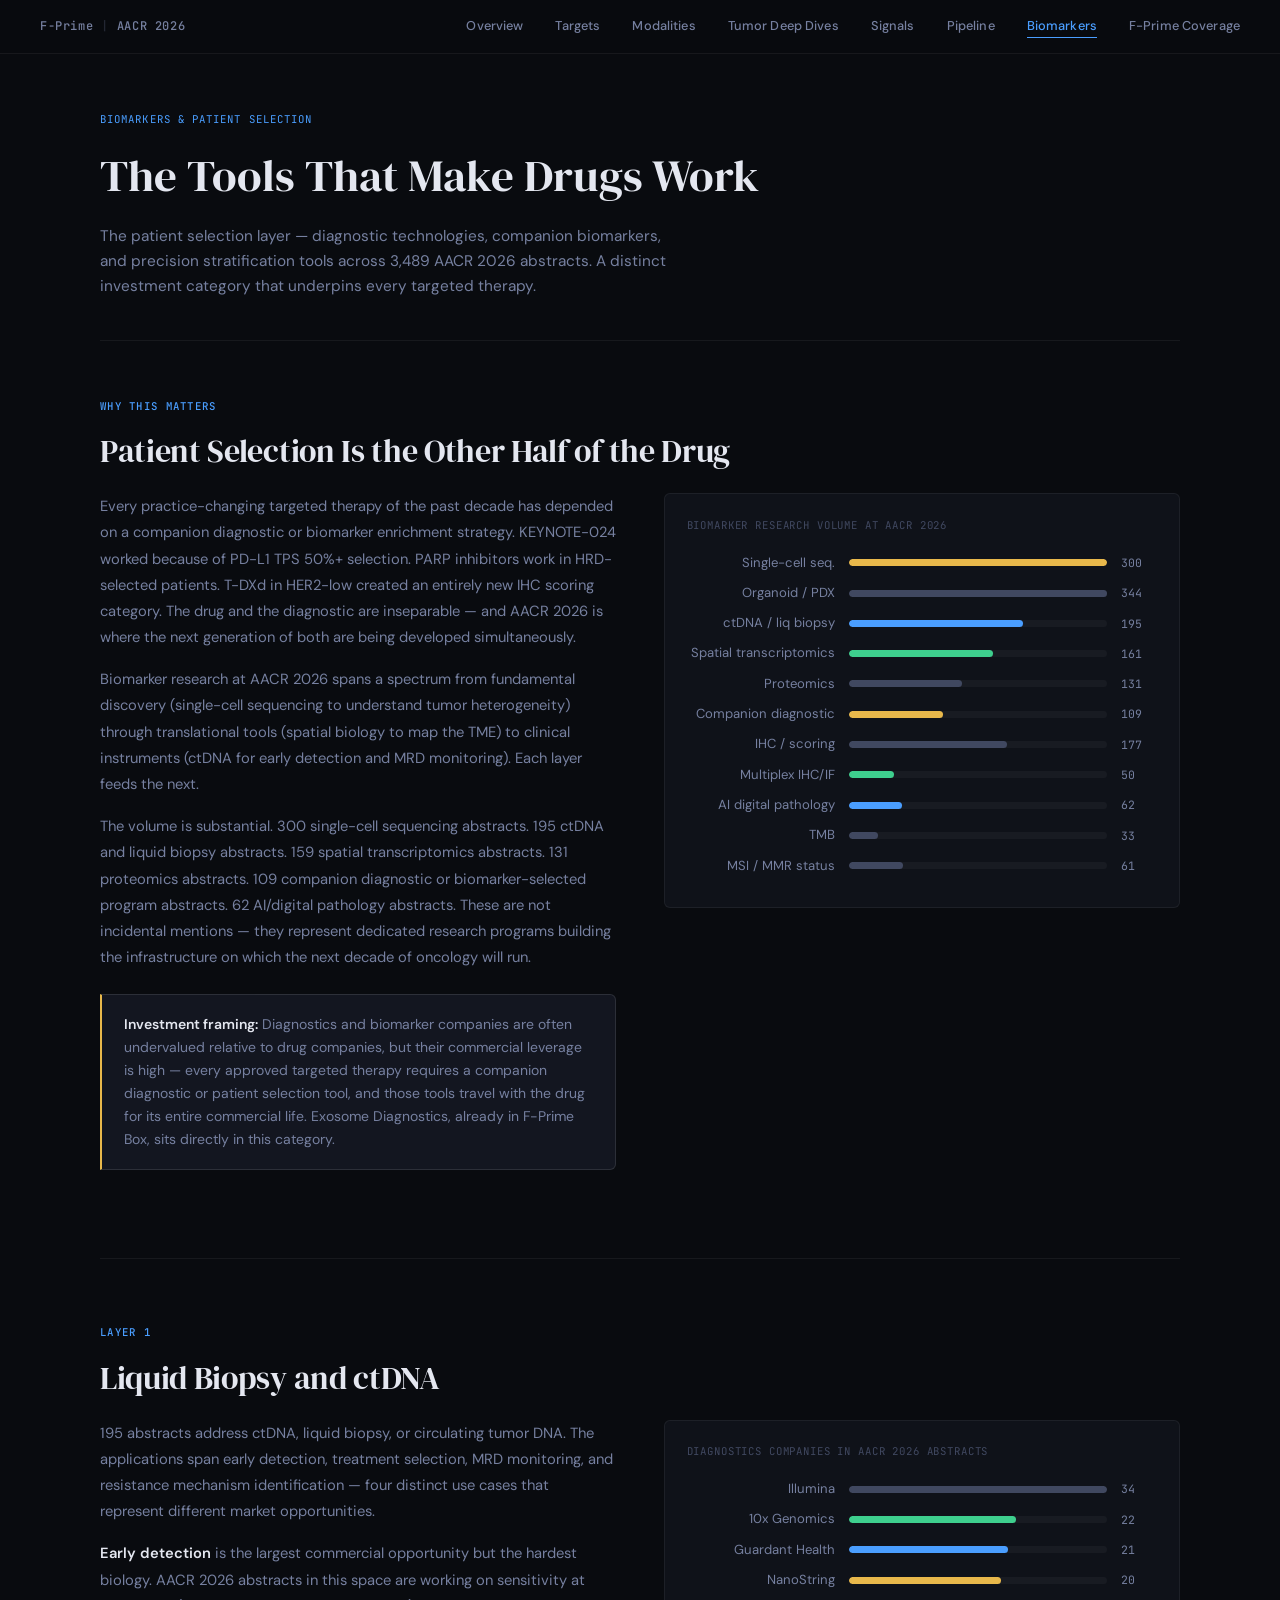
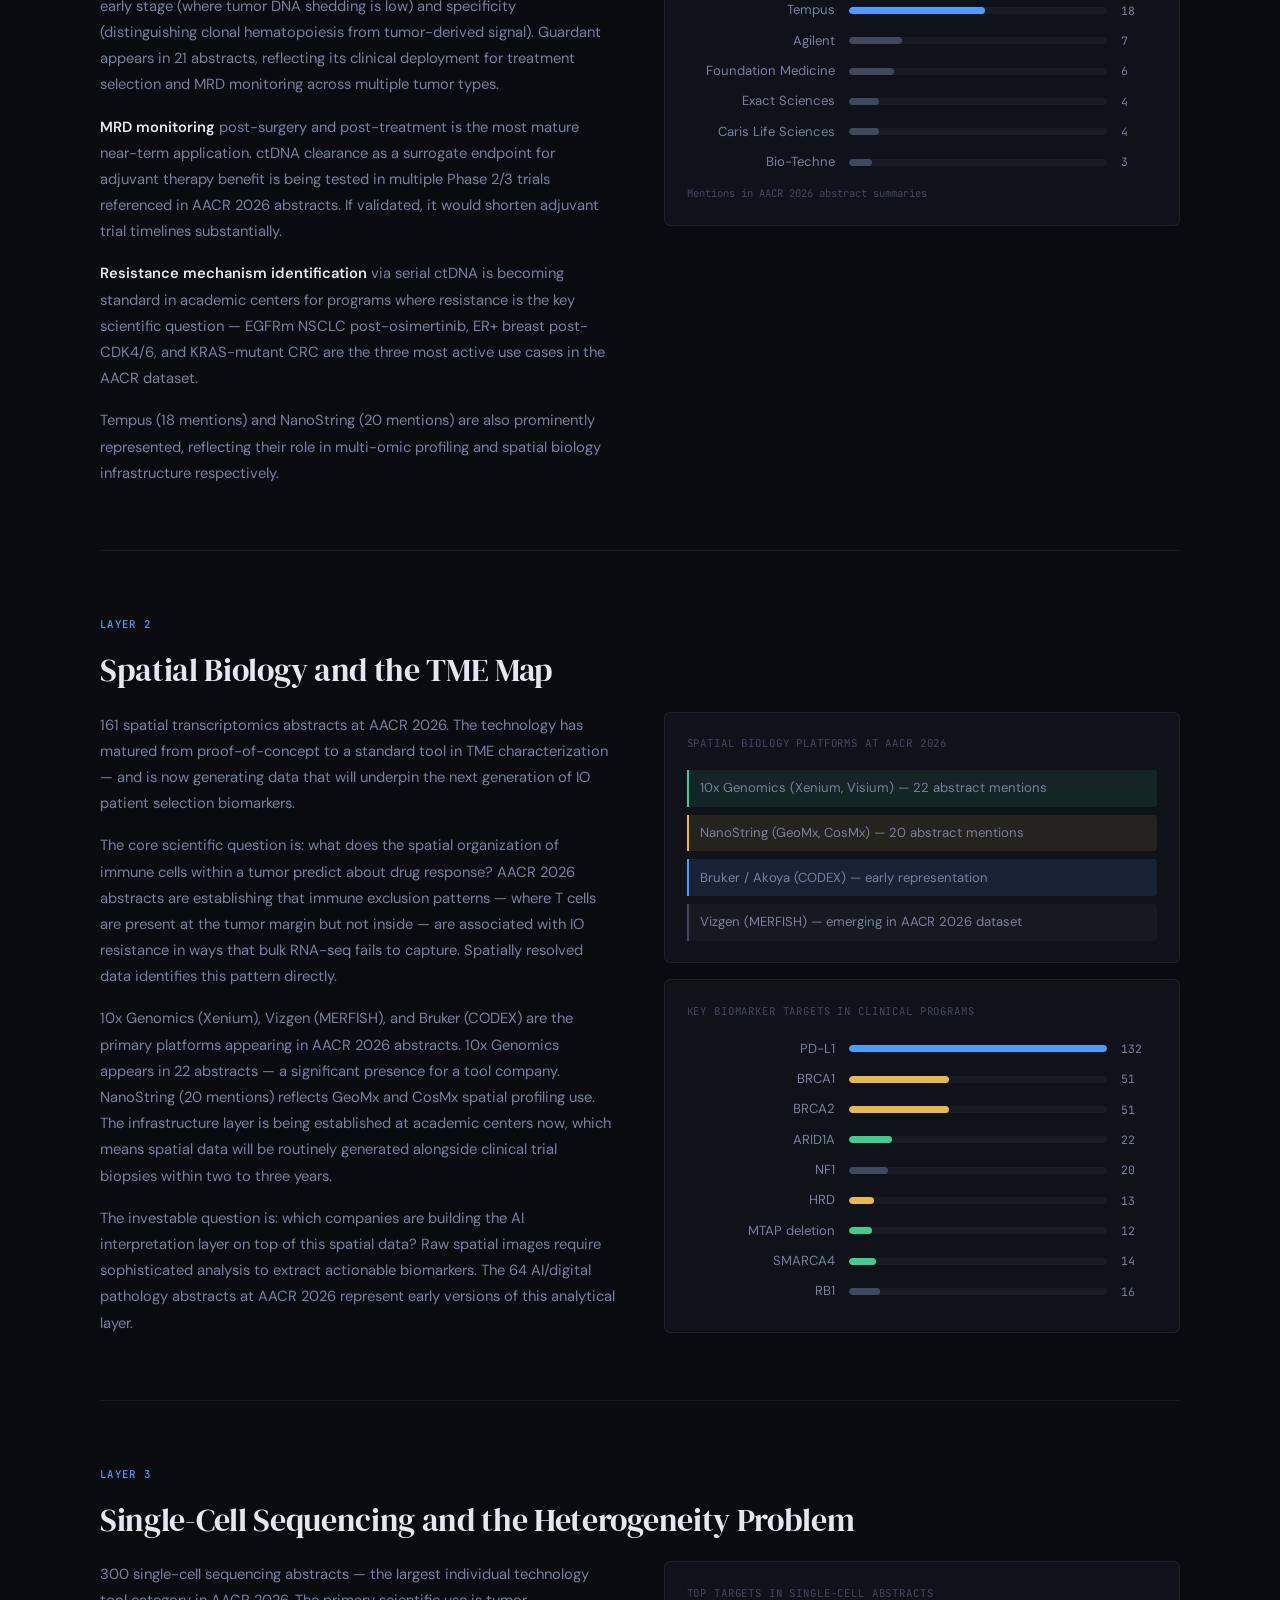
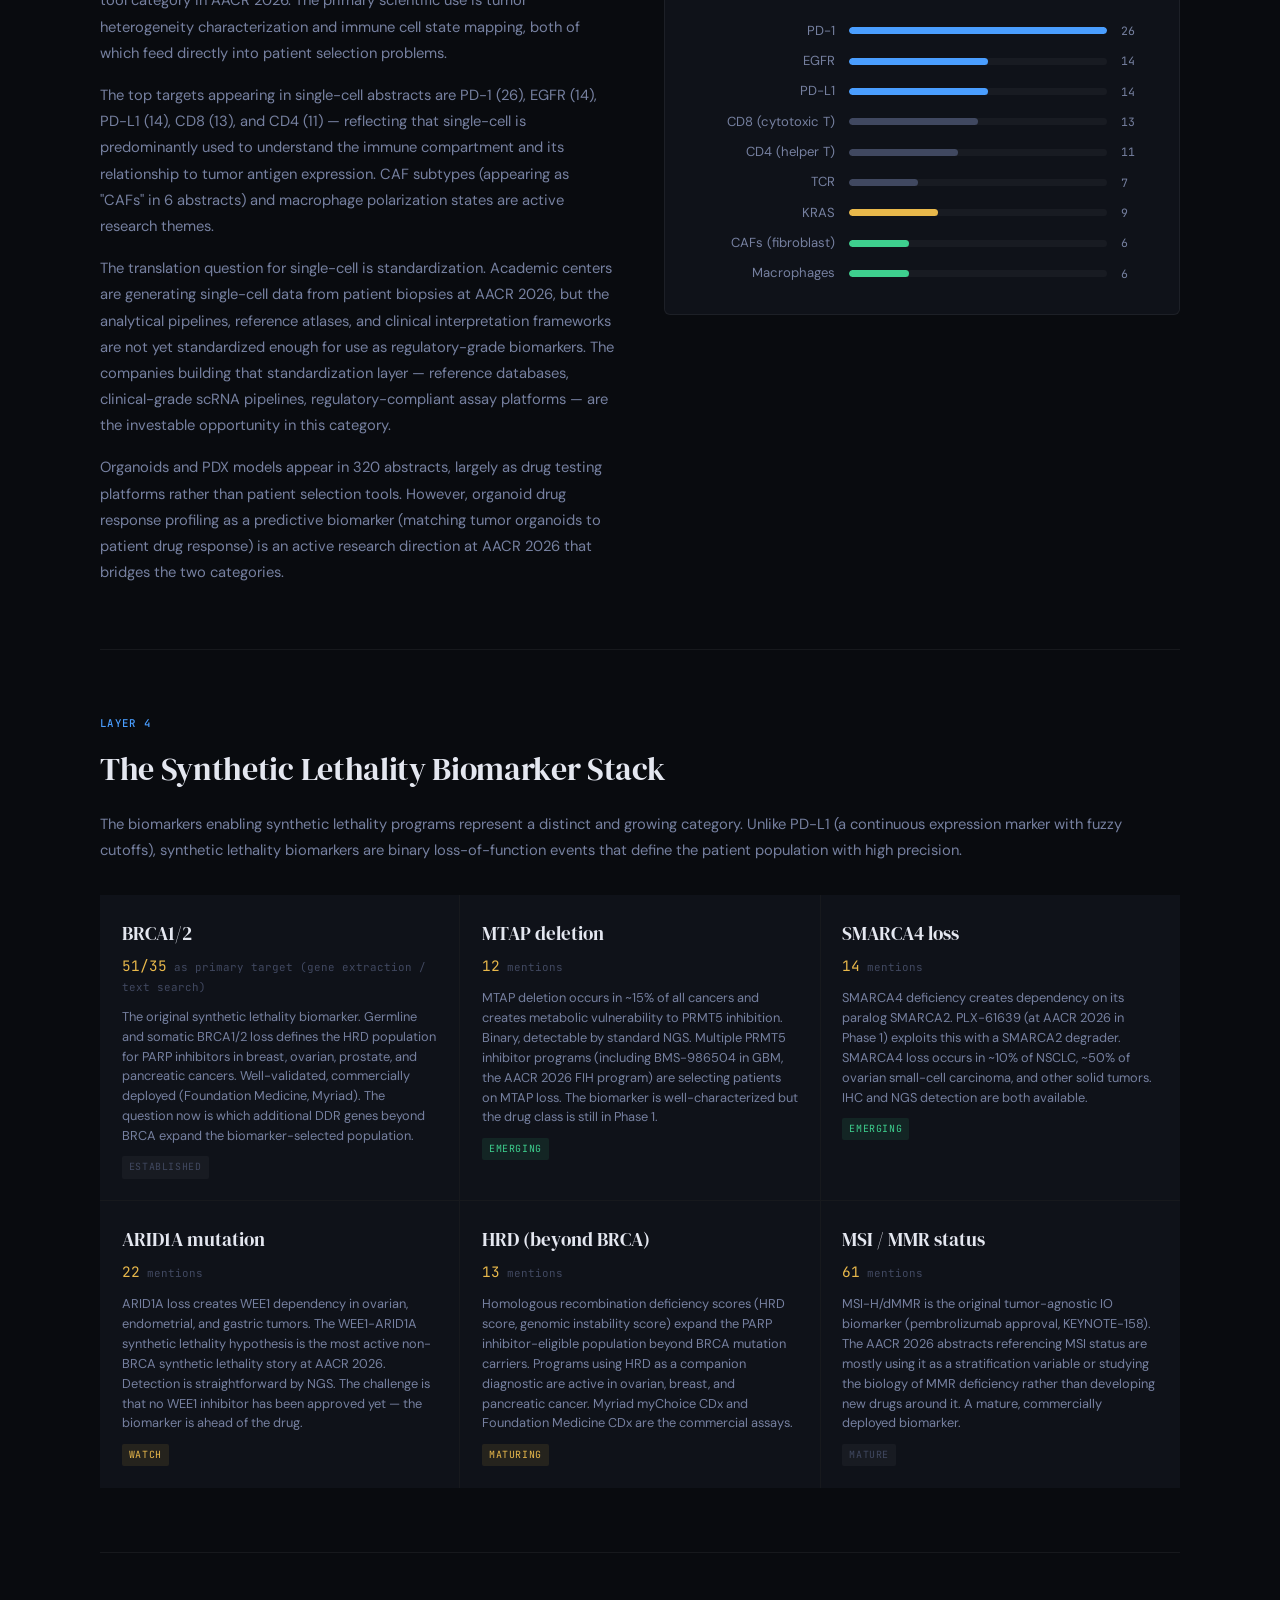
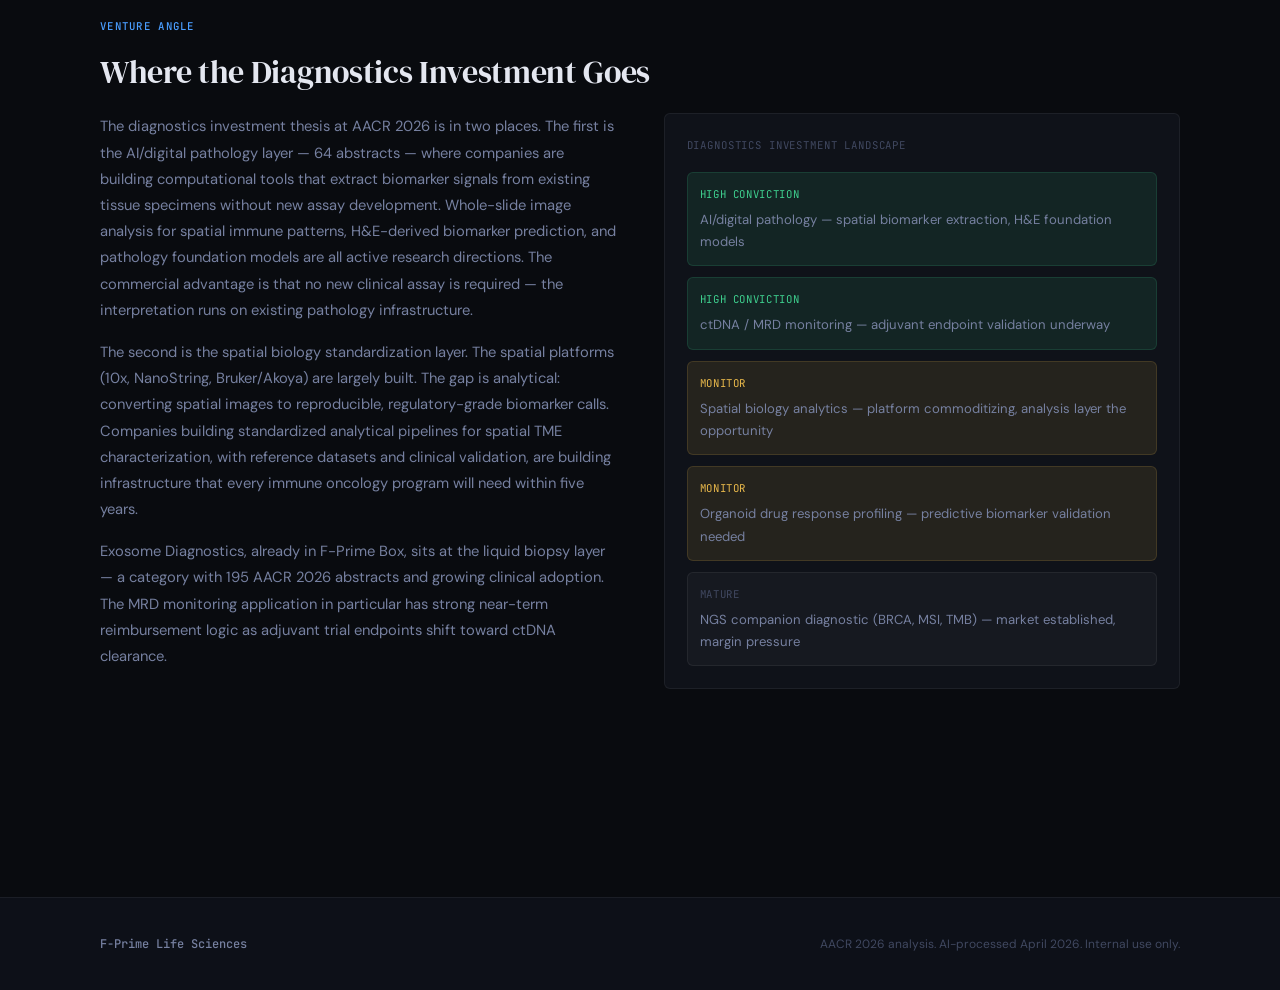
==== commit 2bbb6e39: "fact check iter 1" ====
--- a/biomarkers.html
+++ b/biomarkers.html
@@ -41,7 +41,7 @@
       <div class="prose">
         <p>Every practice-changing targeted therapy of the past decade has depended on a companion diagnostic or biomarker enrichment strategy. KEYNOTE-024 worked because of PD-L1 TPS 50%+ selection. PARP inhibitors work in HRD-selected patients. T-DXd in HER2-low created an entirely new IHC scoring category. The drug and the diagnostic are inseparable — and AACR 2026 is where the next generation of both are being developed simultaneously.</p>
         <p>Biomarker research at AACR 2026 spans a spectrum from fundamental discovery (single-cell sequencing to understand tumor heterogeneity) through translational tools (spatial biology to map the TME) to clinical instruments (ctDNA for early detection and MRD monitoring). Each layer feeds the next.</p>
-        <p>The volume is substantial. 289 single-cell sequencing abstracts. 195 ctDNA and liquid biopsy abstracts. 161 spatial transcriptomics abstracts. 158 proteomics abstracts. 144 companion diagnostic or biomarker-selected program abstracts. 64 AI/digital pathology abstracts. These are not incidental mentions — they represent dedicated research programs building the infrastructure on which the next decade of oncology will run.</p>
+        <p>The volume is substantial. 300 single-cell sequencing abstracts. 195 ctDNA and liquid biopsy abstracts. 159 spatial transcriptomics abstracts. 131 proteomics abstracts. 109 companion diagnostic or biomarker-selected program abstracts. 62 AI/digital pathology abstracts. These are not incidental mentions — they represent dedicated research programs building the infrastructure on which the next decade of oncology will run.</p>
         <div class="callout callout-gold">
           <p><strong>Investment framing:</strong> Diagnostics and biomarker companies are often undervalued relative to drug companies, but their commercial leverage is high — every approved targeted therapy requires a companion diagnostic or patient selection tool, and those tools travel with the drug for its entire commercial life. Exosome Diagnostics, already in F-Prime Box, sits directly in this category.</p>
         </div>
@@ -49,15 +49,15 @@
       <div>
         <div class="chart-box">
           <div class="chart-title">Biomarker Research Volume at AACR 2026</div>
-          <div class="bar-row" style="margin-top:0.5rem"><div class="bar-label">Single-cell seq.</div><div class="bar-track"><div class="bar-fill bar-fill--gold" style="width:100%"></div></div><div class="bar-value">289</div></div>
-          <div class="bar-row"><div class="bar-label">Organoid / PDX</div><div class="bar-track"><div class="bar-fill bar-fill--dim" style="width:110.7%"></div></div><div class="bar-value">320</div></div>
+          <div class="bar-row" style="margin-top:0.5rem"><div class="bar-label">Single-cell seq.</div><div class="bar-track"><div class="bar-fill bar-fill--gold" style="width:100%"></div></div><div class="bar-value">300</div></div>
+          <div class="bar-row"><div class="bar-label">Organoid / PDX</div><div class="bar-track"><div class="bar-fill bar-fill--dim" style="width:114.7%"></div></div><div class="bar-value">344</div></div>
           <div class="bar-row"><div class="bar-label">ctDNA / liq biopsy</div><div class="bar-track"><div class="bar-fill" style="width:67.5%"></div></div><div class="bar-value">195</div></div>
           <div class="bar-row"><div class="bar-label">Spatial transcriptomics</div><div class="bar-track"><div class="bar-fill bar-fill--green" style="width:55.7%"></div></div><div class="bar-value">161</div></div>
-          <div class="bar-row"><div class="bar-label">Proteomics</div><div class="bar-track"><div class="bar-fill bar-fill--dim" style="width:54.7%"></div></div><div class="bar-value">158</div></div>
-          <div class="bar-row"><div class="bar-label">Companion diagnostic</div><div class="bar-track"><div class="bar-fill bar-fill--gold" style="width:49.8%"></div></div><div class="bar-value">144</div></div>
+          <div class="bar-row"><div class="bar-label">Proteomics</div><div class="bar-track"><div class="bar-fill bar-fill--dim" style="width:43.7%"></div></div><div class="bar-value">131</div></div>
+          <div class="bar-row"><div class="bar-label">Companion diagnostic</div><div class="bar-track"><div class="bar-fill bar-fill--gold" style="width:36.3%"></div></div><div class="bar-value">109</div></div>
           <div class="bar-row"><div class="bar-label">IHC / scoring</div><div class="bar-track"><div class="bar-fill bar-fill--dim" style="width:61.2%"></div></div><div class="bar-value">177</div></div>
           <div class="bar-row"><div class="bar-label">Multiplex IHC/IF</div><div class="bar-track"><div class="bar-fill bar-fill--green" style="width:17.3%"></div></div><div class="bar-value">50</div></div>
-          <div class="bar-row"><div class="bar-label">AI digital pathology</div><div class="bar-track"><div class="bar-fill bar-fill--blue" style="width:22.1%"></div></div><div class="bar-value">64</div></div>
+          <div class="bar-row"><div class="bar-label">AI digital pathology</div><div class="bar-track"><div class="bar-fill bar-fill--blue" style="width:20.7%"></div></div><div class="bar-value">62</div></div>
           <div class="bar-row"><div class="bar-label">TMB</div><div class="bar-track"><div class="bar-fill bar-fill--dim" style="width:11.4%"></div></div><div class="bar-value">33</div></div>
           <div class="bar-row"><div class="bar-label">MSI / MMR status</div><div class="bar-track"><div class="bar-fill bar-fill--dim" style="width:21.1%"></div></div><div class="bar-value">61</div></div>
         </div>
@@ -136,7 +136,7 @@
     <h2 class="section-title">Single-Cell Sequencing and the Heterogeneity Problem</h2>
     <div class="two-col">
       <div class="prose">
-        <p>289 single-cell sequencing abstracts — the largest individual technology category in AACR 2026 after AI/ML. The primary scientific use is tumor heterogeneity characterization and immune cell state mapping, both of which feed directly into patient selection problems.</p>
+        <p>300 single-cell sequencing abstracts — the largest individual technology tool category in AACR 2026. The primary scientific use is tumor heterogeneity characterization and immune cell state mapping, both of which feed directly into patient selection problems.</p>
         <p>The top targets appearing in single-cell abstracts are PD-1 (26), EGFR (14), PD-L1 (14), CD8 (13), and CD4 (11) — reflecting that single-cell is predominantly used to understand the immune compartment and its relationship to tumor antigen expression. CAF subtypes (appearing as "CAFs" in 6 abstracts) and macrophage polarization states are active research themes.</p>
         <p>The translation question for single-cell is standardization. Academic centers are generating single-cell data from patient biopsies at AACR 2026, but the analytical pipelines, reference atlases, and clinical interpretation frameworks are not yet standardized enough for use as regulatory-grade biomarkers. The companies building that standardization layer — reference databases, clinical-grade scRNA pipelines, regulatory-compliant assay platforms — are the investable opportunity in this category.</p>
         <p>Organoids and PDX models appear in 320 abstracts, largely as drug testing platforms rather than patient selection tools. However, organoid drug response profiling as a predictive biomarker (matching tumor organoids to patient drug response) is an active research direction at AACR 2026 that bridges the two categories.</p>
@@ -166,7 +166,7 @@
     <div class="target-grid">
       <div class="target-card">
         <div class="tc-name">BRCA1/2</div>
-        <div class="tc-count"><span>51/51</span> mentions each</div>
+        <div class="tc-count"><span>51/35</span> as primary target (gene extraction / text search)</div>
         <div class="tc-desc">The original synthetic lethality biomarker. Germline and somatic BRCA1/2 loss defines the HRD population for PARP inhibitors in breast, ovarian, prostate, and pancreatic cancers. Well-validated, commercially deployed (Foundation Medicine, Myriad). The question now is which additional DDR genes beyond BRCA expand the biomarker-selected population.</div>
         <span class="tc-badge badge--dim">ESTABLISHED</span>
       </div>
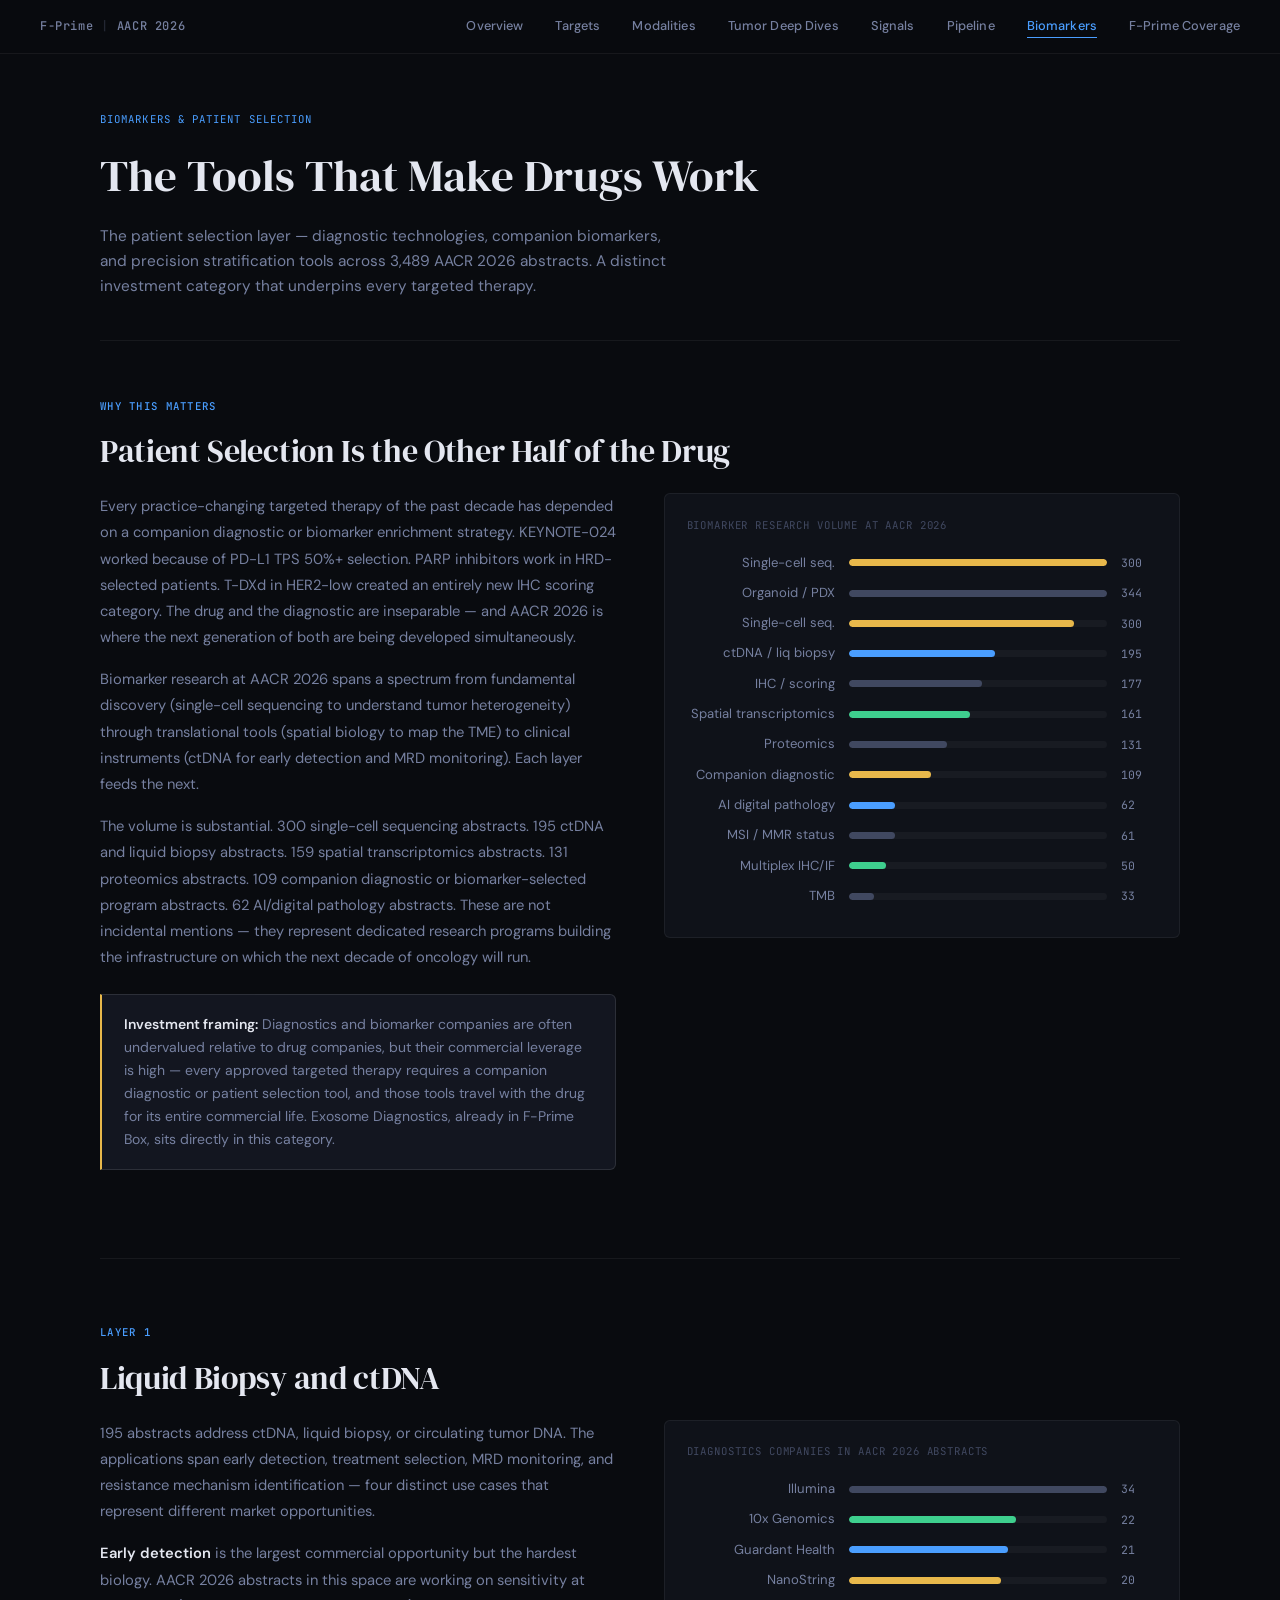
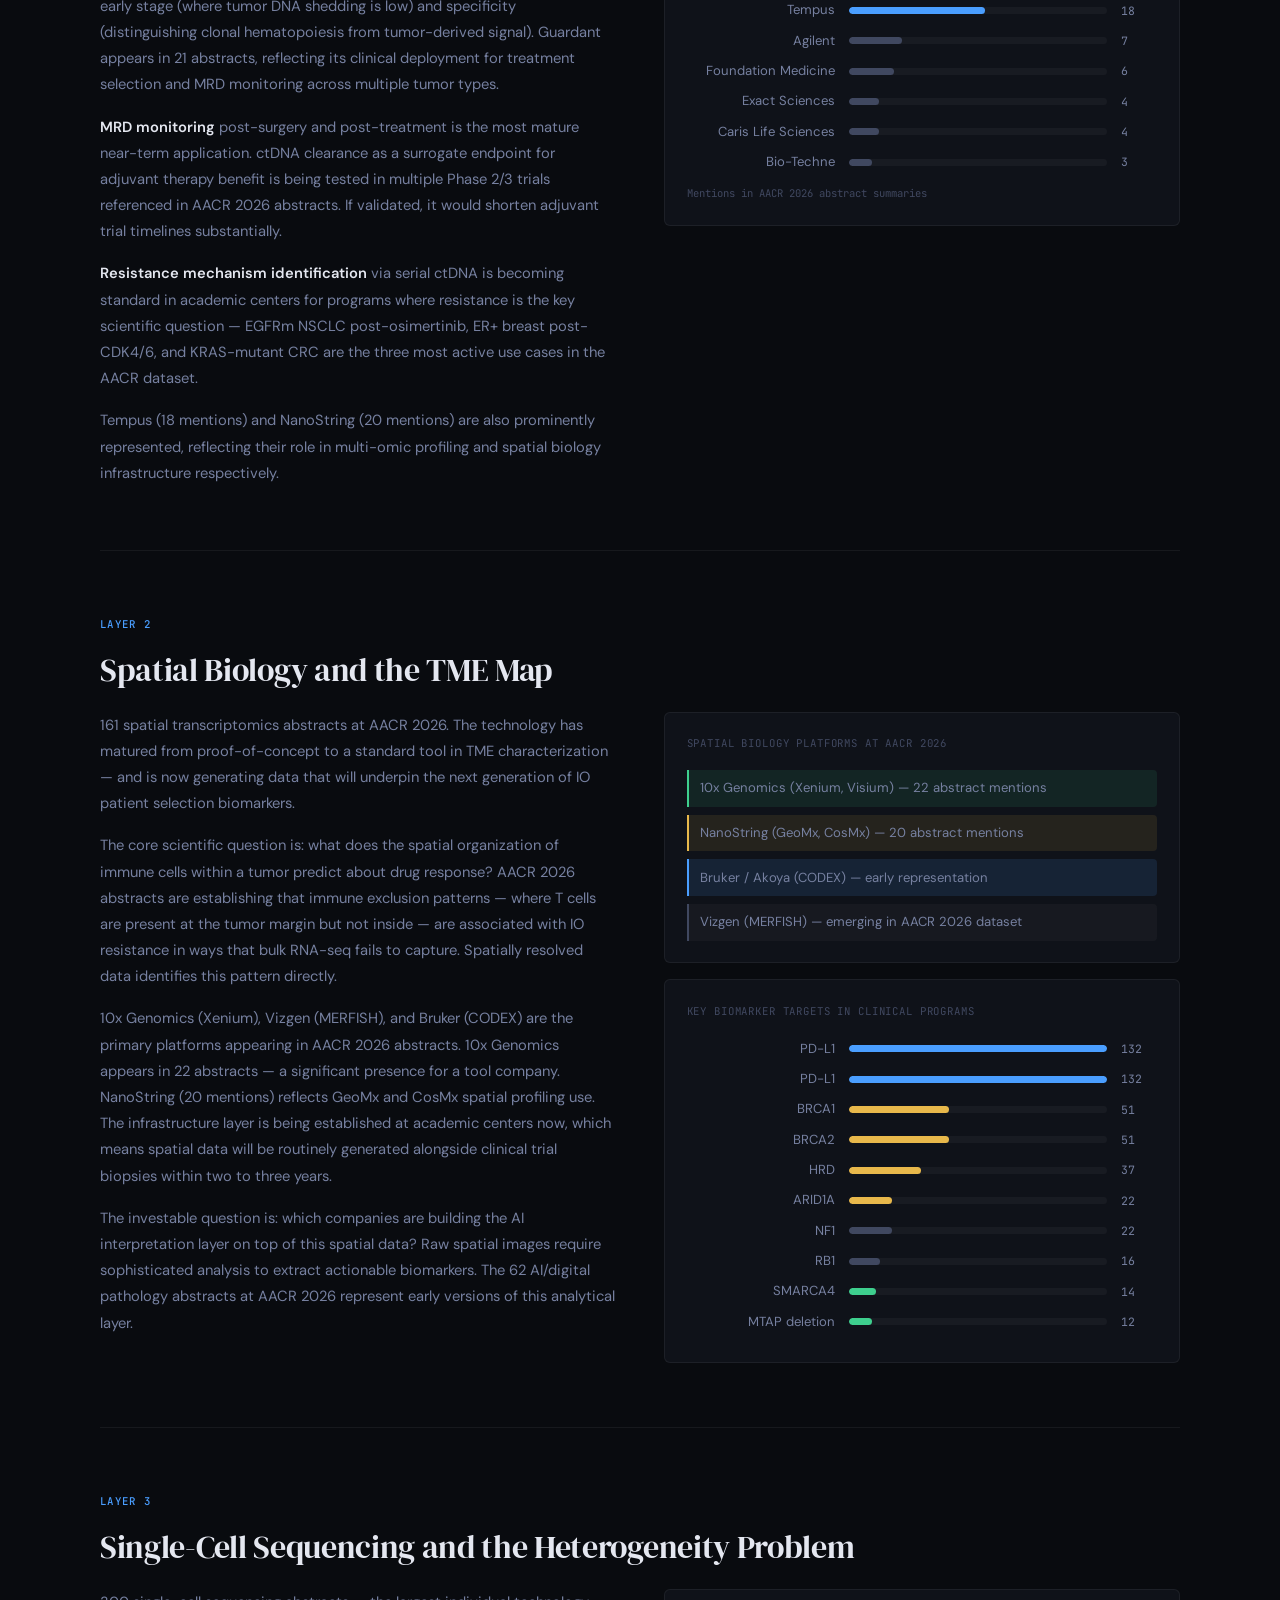
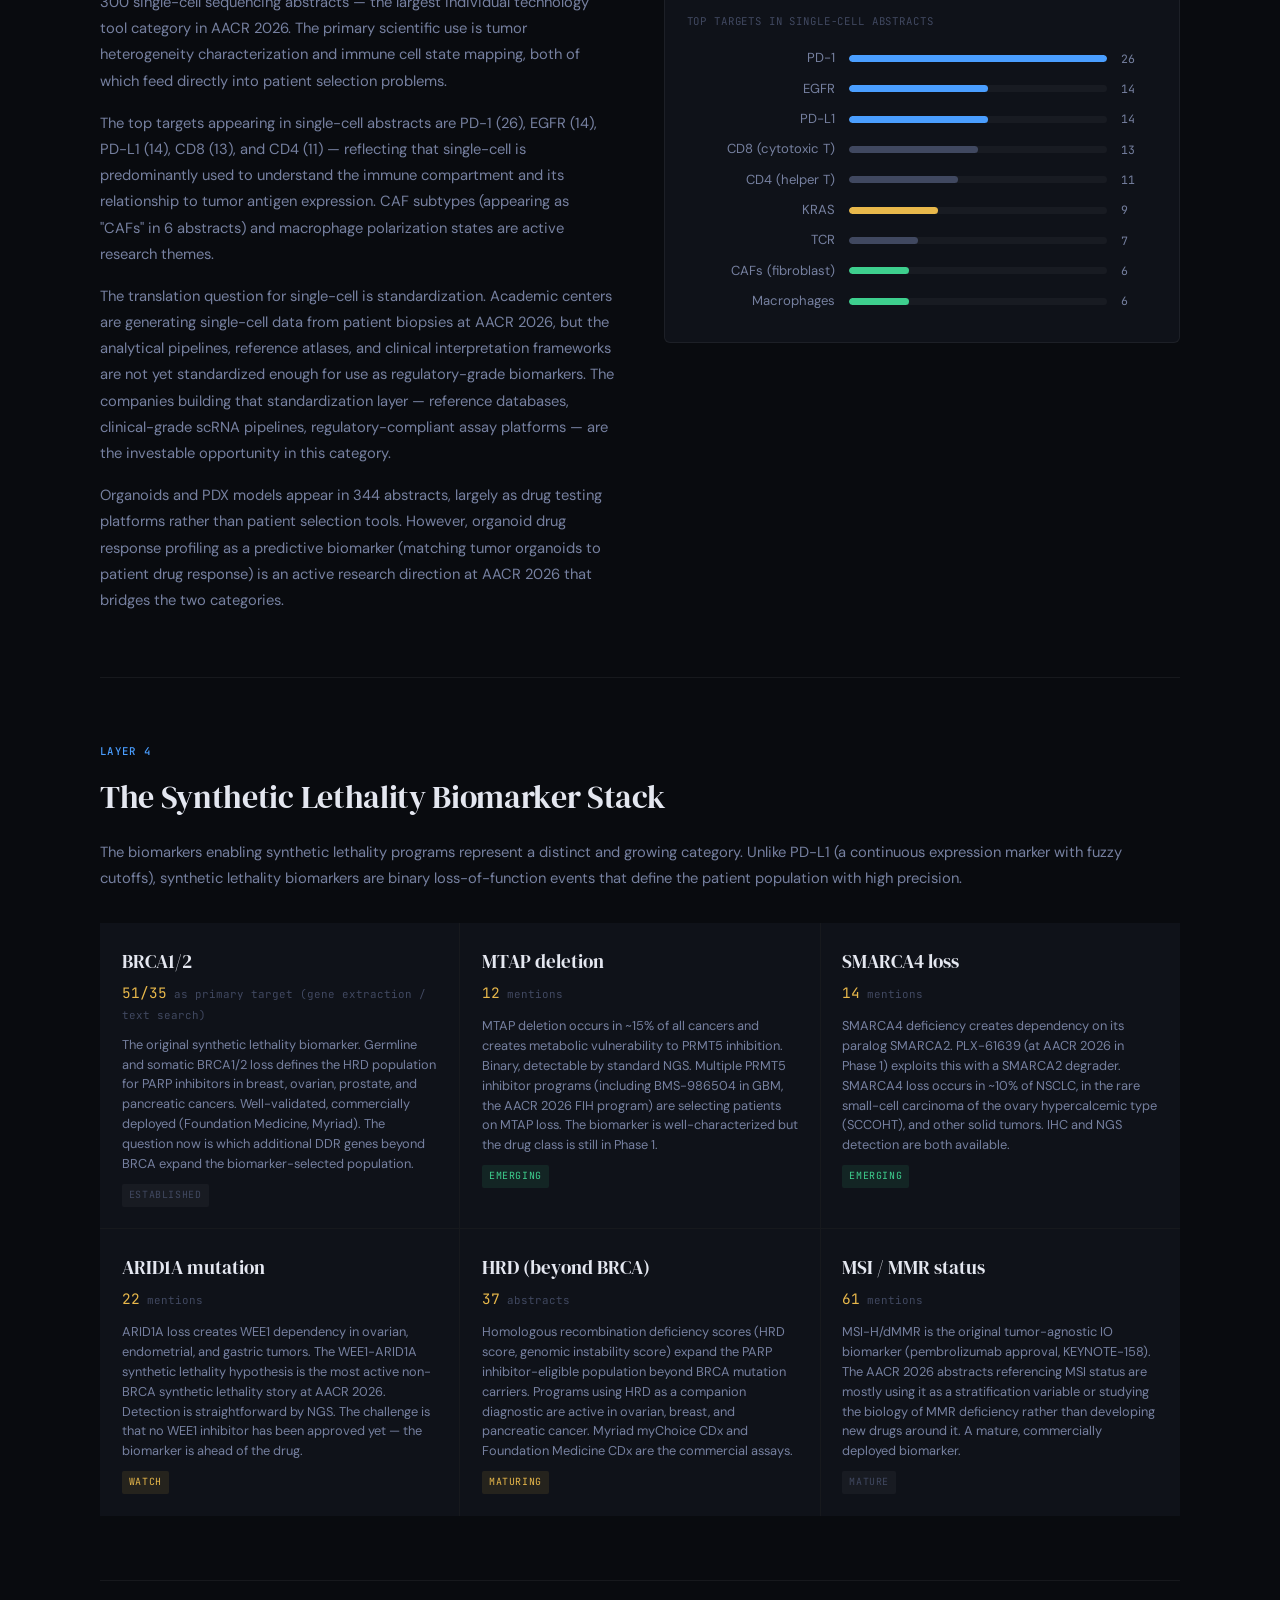
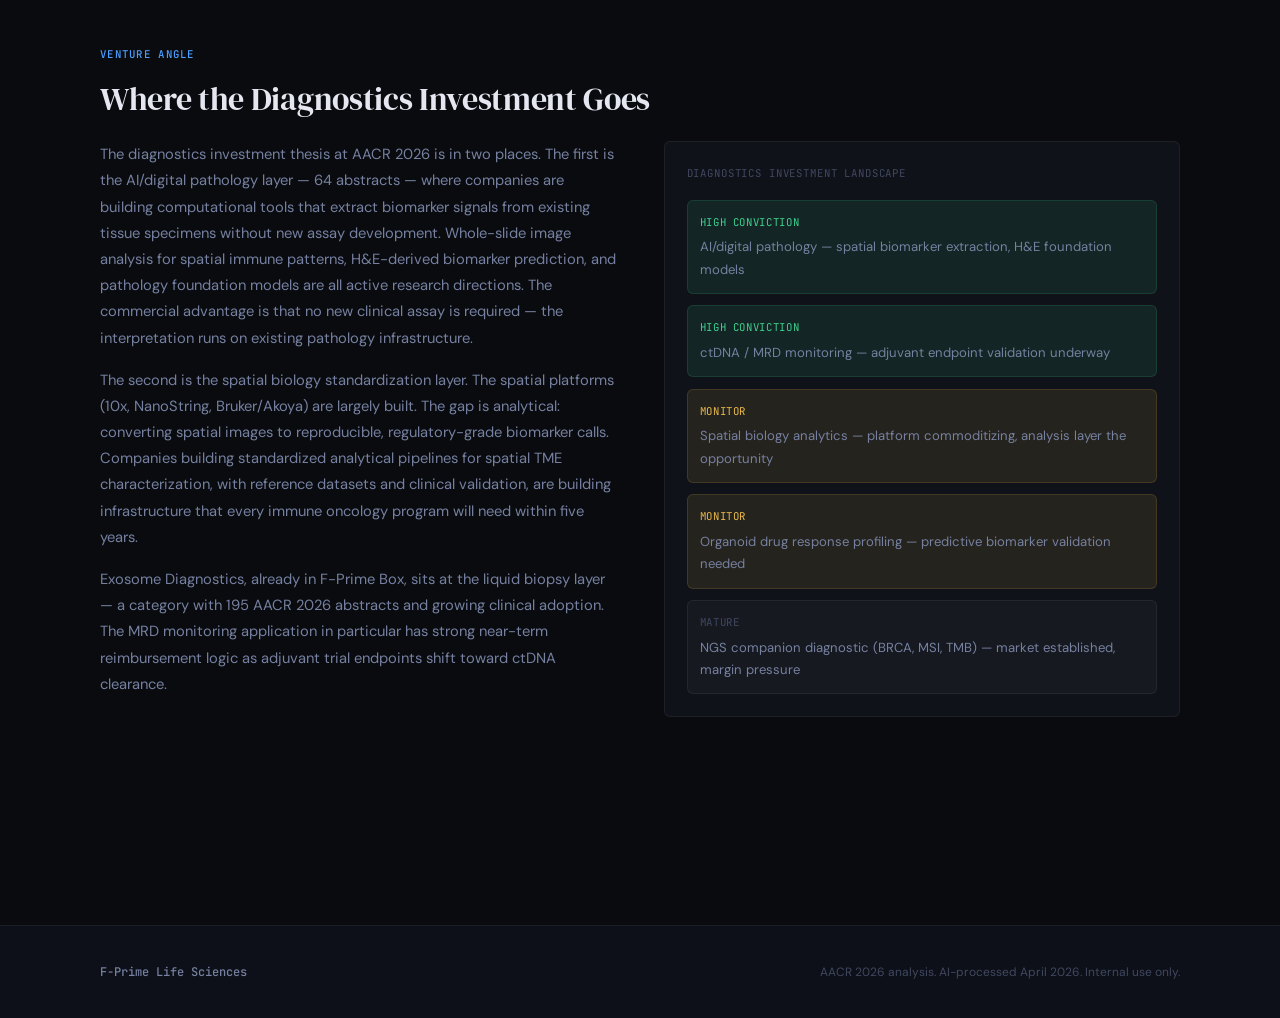
==== commit 309cb3e4: "fixed analysis" ====
--- a/biomarkers.html
+++ b/biomarkers.html
@@ -50,16 +50,18 @@
         <div class="chart-box">
           <div class="chart-title">Biomarker Research Volume at AACR 2026</div>
           <div class="bar-row" style="margin-top:0.5rem"><div class="bar-label">Single-cell seq.</div><div class="bar-track"><div class="bar-fill bar-fill--gold" style="width:100%"></div></div><div class="bar-value">300</div></div>
-          <div class="bar-row"><div class="bar-label">Organoid / PDX</div><div class="bar-track"><div class="bar-fill bar-fill--dim" style="width:114.7%"></div></div><div class="bar-value">344</div></div>
-          <div class="bar-row"><div class="bar-label">ctDNA / liq biopsy</div><div class="bar-track"><div class="bar-fill" style="width:67.5%"></div></div><div class="bar-value">195</div></div>
-          <div class="bar-row"><div class="bar-label">Spatial transcriptomics</div><div class="bar-track"><div class="bar-fill bar-fill--green" style="width:55.7%"></div></div><div class="bar-value">161</div></div>
-          <div class="bar-row"><div class="bar-label">Proteomics</div><div class="bar-track"><div class="bar-fill bar-fill--dim" style="width:43.7%"></div></div><div class="bar-value">131</div></div>
-          <div class="bar-row"><div class="bar-label">Companion diagnostic</div><div class="bar-track"><div class="bar-fill bar-fill--gold" style="width:36.3%"></div></div><div class="bar-value">109</div></div>
-          <div class="bar-row"><div class="bar-label">IHC / scoring</div><div class="bar-track"><div class="bar-fill bar-fill--dim" style="width:61.2%"></div></div><div class="bar-value">177</div></div>
-          <div class="bar-row"><div class="bar-label">Multiplex IHC/IF</div><div class="bar-track"><div class="bar-fill bar-fill--green" style="width:17.3%"></div></div><div class="bar-value">50</div></div>
-          <div class="bar-row"><div class="bar-label">AI digital pathology</div><div class="bar-track"><div class="bar-fill bar-fill--blue" style="width:20.7%"></div></div><div class="bar-value">62</div></div>
-          <div class="bar-row"><div class="bar-label">TMB</div><div class="bar-track"><div class="bar-fill bar-fill--dim" style="width:11.4%"></div></div><div class="bar-value">33</div></div>
-          <div class="bar-row"><div class="bar-label">MSI / MMR status</div><div class="bar-track"><div class="bar-fill bar-fill--dim" style="width:21.1%"></div></div><div class="bar-value">61</div></div>
+          <div class="bar-row"><div class="bar-label">Organoid / PDX</div><div class="bar-track"><div class="bar-fill bar-fill--dim" style="width:100.0%"></div></div><div class="bar-value">344</div></div>
+          <div class="bar-row"><div class="bar-label">Single-cell seq.</div><div class="bar-track"><div class="bar-fill bar-fill--gold" style="width:87.2%"></div></div><div class="bar-value">300</div></div>
+          <div class="bar-row"><div class="bar-label">ctDNA / liq biopsy</div><div class="bar-track"><div class="bar-fill" style="width:56.7%"></div></div><div class="bar-value">195</div></div>
+          <div class="bar-row"><div class="bar-label">IHC / scoring</div><div class="bar-track"><div class="bar-fill bar-fill--dim" style="width:51.5%"></div></div><div class="bar-value">177</div></div>
+          <div class="bar-row"><div class="bar-label">Spatial transcriptomics</div><div class="bar-track"><div class="bar-fill bar-fill--green" style="width:46.8%"></div></div><div class="bar-value">161</div></div>
+          <div class="bar-row"><div class="bar-label">Proteomics</div><div class="bar-track"><div class="bar-fill bar-fill--dim" style="width:38.1%"></div></div><div class="bar-value">131</div></div>
+          <div class="bar-row"><div class="bar-label">Companion diagnostic</div><div class="bar-track"><div class="bar-fill bar-fill--gold" style="width:31.7%"></div></div><div class="bar-value">109</div></div>
+          <div class="bar-row"><div class="bar-label">AI digital pathology</div><div class="bar-track"><div class="bar-fill" style="width:18.0%"></div></div><div class="bar-value">62</div></div>
+          <div class="bar-row"><div class="bar-label">MSI / MMR status</div><div class="bar-track"><div class="bar-fill bar-fill--dim" style="width:17.7%"></div></div><div class="bar-value">61</div></div>
+          <div class="bar-row"><div class="bar-label">Multiplex IHC/IF</div><div class="bar-track"><div class="bar-fill bar-fill--green" style="width:14.5%"></div></div><div class="bar-value">50</div></div>
+          <div class="bar-row"><div class="bar-label">TMB</div><div class="bar-track"><div class="bar-fill bar-fill--dim" style="width:9.6%"></div></div><div class="bar-value">33</div></div>
+          
         </div>
       </div>
     </div>
@@ -103,7 +105,7 @@
         <p>161 spatial transcriptomics abstracts at AACR 2026. The technology has matured from proof-of-concept to a standard tool in TME characterization — and is now generating data that will underpin the next generation of IO patient selection biomarkers.</p>
         <p>The core scientific question is: what does the spatial organization of immune cells within a tumor predict about drug response? AACR 2026 abstracts are establishing that immune exclusion patterns — where T cells are present at the tumor margin but not inside — are associated with IO resistance in ways that bulk RNA-seq fails to capture. Spatially resolved data identifies this pattern directly.</p>
         <p>10x Genomics (Xenium), Vizgen (MERFISH), and Bruker (CODEX) are the primary platforms appearing in AACR 2026 abstracts. 10x Genomics appears in 22 abstracts — a significant presence for a tool company. NanoString (20 mentions) reflects GeoMx and CosMx spatial profiling use. The infrastructure layer is being established at academic centers now, which means spatial data will be routinely generated alongside clinical trial biopsies within two to three years.</p>
-        <p>The investable question is: which companies are building the AI interpretation layer on top of this spatial data? Raw spatial images require sophisticated analysis to extract actionable biomarkers. The 64 AI/digital pathology abstracts at AACR 2026 represent early versions of this analytical layer.</p>
+        <p>The investable question is: which companies are building the AI interpretation layer on top of this spatial data? Raw spatial images require sophisticated analysis to extract actionable biomarkers. The 62 AI/digital pathology abstracts at AACR 2026 represent early versions of this analytical layer.</p>
       </div>
       <div>
         <div class="chart-box" style="margin-bottom:1rem">
@@ -118,14 +120,16 @@
         <div class="chart-box">
           <div class="chart-title">Key Biomarker Targets in Clinical Programs</div>
           <div class="bar-row" style="margin-top:0.5rem"><div class="bar-label">PD-L1</div><div class="bar-track"><div class="bar-fill" style="width:100%"></div></div><div class="bar-value">132</div></div>
+          <div class="bar-row"><div class="bar-label">PD-L1</div><div class="bar-track"><div class="bar-fill" style="width:100.0%"></div></div><div class="bar-value">132</div></div>
           <div class="bar-row"><div class="bar-label">BRCA1</div><div class="bar-track"><div class="bar-fill bar-fill--gold" style="width:38.6%"></div></div><div class="bar-value">51</div></div>
           <div class="bar-row"><div class="bar-label">BRCA2</div><div class="bar-track"><div class="bar-fill bar-fill--gold" style="width:38.6%"></div></div><div class="bar-value">51</div></div>
-          <div class="bar-row"><div class="bar-label">ARID1A</div><div class="bar-track"><div class="bar-fill bar-fill--green" style="width:16.7%"></div></div><div class="bar-value">22</div></div>
-          <div class="bar-row"><div class="bar-label">NF1</div><div class="bar-track"><div class="bar-fill bar-fill--dim" style="width:15.2%"></div></div><div class="bar-value">20</div></div>
-          <div class="bar-row"><div class="bar-label">HRD</div><div class="bar-track"><div class="bar-fill bar-fill--gold" style="width:9.8%"></div></div><div class="bar-value">13</div></div>
+          <div class="bar-row"><div class="bar-label">HRD</div><div class="bar-track"><div class="bar-fill bar-fill--gold" style="width:28.0%"></div></div><div class="bar-value">37</div></div>
+          <div class="bar-row"><div class="bar-label">ARID1A</div><div class="bar-track"><div class="bar-fill bar-fill--gold" style="width:16.7%"></div></div><div class="bar-value">22</div></div>
+          <div class="bar-row"><div class="bar-label">NF1</div><div class="bar-track"><div class="bar-fill bar-fill--dim" style="width:16.7%"></div></div><div class="bar-value">22</div></div>
+          <div class="bar-row"><div class="bar-label">RB1</div><div class="bar-track"><div class="bar-fill bar-fill--dim" style="width:12.1%"></div></div><div class="bar-value">16</div></div>
+          <div class="bar-row"><div class="bar-label">SMARCA4</div><div class="bar-track"><div class="bar-fill bar-fill--green" style="width:10.6%"></div></div><div class="bar-value">14</div></div>
           <div class="bar-row"><div class="bar-label">MTAP deletion</div><div class="bar-track"><div class="bar-fill bar-fill--green" style="width:9.1%"></div></div><div class="bar-value">12</div></div>
-          <div class="bar-row"><div class="bar-label">SMARCA4</div><div class="bar-track"><div class="bar-fill bar-fill--green" style="width:10.6%"></div></div><div class="bar-value">14</div></div>
-          <div class="bar-row"><div class="bar-label">RB1</div><div class="bar-track"><div class="bar-fill bar-fill--dim" style="width:12.1%"></div></div><div class="bar-value">16</div></div>
+          
         </div>
       </div>
     </div>
@@ -139,7 +143,7 @@
         <p>300 single-cell sequencing abstracts — the largest individual technology tool category in AACR 2026. The primary scientific use is tumor heterogeneity characterization and immune cell state mapping, both of which feed directly into patient selection problems.</p>
         <p>The top targets appearing in single-cell abstracts are PD-1 (26), EGFR (14), PD-L1 (14), CD8 (13), and CD4 (11) — reflecting that single-cell is predominantly used to understand the immune compartment and its relationship to tumor antigen expression. CAF subtypes (appearing as "CAFs" in 6 abstracts) and macrophage polarization states are active research themes.</p>
         <p>The translation question for single-cell is standardization. Academic centers are generating single-cell data from patient biopsies at AACR 2026, but the analytical pipelines, reference atlases, and clinical interpretation frameworks are not yet standardized enough for use as regulatory-grade biomarkers. The companies building that standardization layer — reference databases, clinical-grade scRNA pipelines, regulatory-compliant assay platforms — are the investable opportunity in this category.</p>
-        <p>Organoids and PDX models appear in 320 abstracts, largely as drug testing platforms rather than patient selection tools. However, organoid drug response profiling as a predictive biomarker (matching tumor organoids to patient drug response) is an active research direction at AACR 2026 that bridges the two categories.</p>
+        <p>Organoids and PDX models appear in 344 abstracts, largely as drug testing platforms rather than patient selection tools. However, organoid drug response profiling as a predictive biomarker (matching tumor organoids to patient drug response) is an active research direction at AACR 2026 that bridges the two categories.</p>
       </div>
       <div>
         <div class="chart-box" style="margin-bottom:1rem">
@@ -149,8 +153,8 @@
           <div class="bar-row"><div class="bar-label">PD-L1</div><div class="bar-track"><div class="bar-fill" style="width:53.8%"></div></div><div class="bar-value">14</div></div>
           <div class="bar-row"><div class="bar-label">CD8 (cytotoxic T)</div><div class="bar-track"><div class="bar-fill bar-fill--dim" style="width:50%"></div></div><div class="bar-value">13</div></div>
           <div class="bar-row"><div class="bar-label">CD4 (helper T)</div><div class="bar-track"><div class="bar-fill bar-fill--dim" style="width:42.3%"></div></div><div class="bar-value">11</div></div>
+          <div class="bar-row"><div class="bar-label">KRAS</div><div class="bar-track"><div class="bar-fill bar-fill--gold" style="width:34.6%"></div></div><div class="bar-value">9</div></div>
           <div class="bar-row"><div class="bar-label">TCR</div><div class="bar-track"><div class="bar-fill bar-fill--dim" style="width:26.9%"></div></div><div class="bar-value">7</div></div>
-          <div class="bar-row"><div class="bar-label">KRAS</div><div class="bar-track"><div class="bar-fill bar-fill--gold" style="width:34.6%"></div></div><div class="bar-value">9</div></div>
           <div class="bar-row"><div class="bar-label">CAFs (fibroblast)</div><div class="bar-track"><div class="bar-fill bar-fill--green" style="width:23.1%"></div></div><div class="bar-value">6</div></div>
           <div class="bar-row"><div class="bar-label">Macrophages</div><div class="bar-track"><div class="bar-fill bar-fill--green" style="width:23.1%"></div></div><div class="bar-value">6</div></div>
         </div>
@@ -179,7 +183,7 @@
       <div class="target-card">
         <div class="tc-name">SMARCA4 loss</div>
         <div class="tc-count"><span>14</span> mentions</div>
-        <div class="tc-desc">SMARCA4 deficiency creates dependency on its paralog SMARCA2. PLX-61639 (at AACR 2026 in Phase 1) exploits this with a SMARCA2 degrader. SMARCA4 loss occurs in ~10% of NSCLC, ~50% of ovarian small-cell carcinoma, and other solid tumors. IHC and NGS detection are both available.</div>
+        <div class="tc-desc">SMARCA4 deficiency creates dependency on its paralog SMARCA2. PLX-61639 (at AACR 2026 in Phase 1) exploits this with a SMARCA2 degrader. SMARCA4 loss occurs in ~10% of NSCLC, in the rare small-cell carcinoma of the ovary hypercalcemic type (SCCOHT), and other solid tumors. IHC and NGS detection are both available.</div>
         <span class="tc-badge badge--green">EMERGING</span>
       </div>
       <div class="target-card">
@@ -190,7 +194,7 @@
       </div>
       <div class="target-card">
         <div class="tc-name">HRD (beyond BRCA)</div>
-        <div class="tc-count"><span>13</span> mentions</div>
+        <div class="tc-count"><span>37</span> abstracts</div>
         <div class="tc-desc">Homologous recombination deficiency scores (HRD score, genomic instability score) expand the PARP inhibitor-eligible population beyond BRCA mutation carriers. Programs using HRD as a companion diagnostic are active in ovarian, breast, and pancreatic cancer. Myriad myChoice CDx and Foundation Medicine CDx are the commercial assays.</div>
         <span class="tc-badge badge--gold">MATURING</span>
       </div>
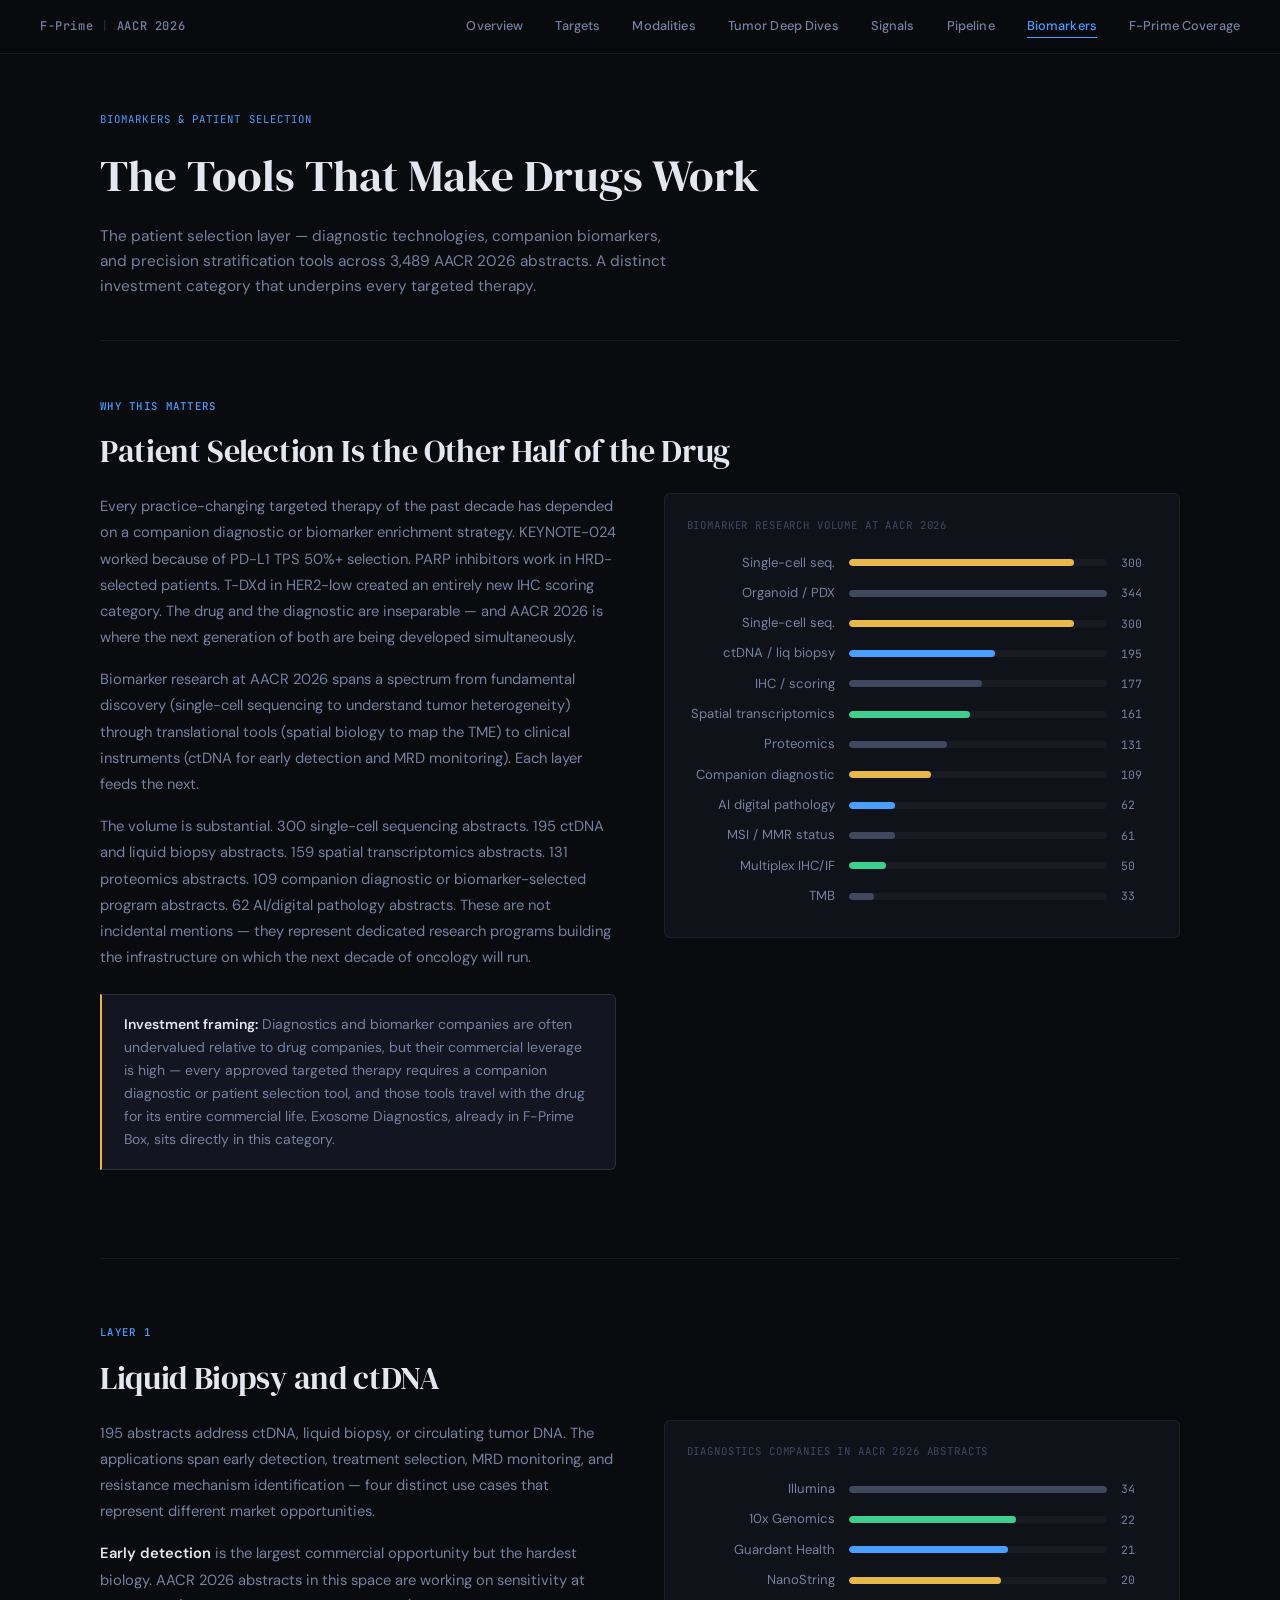
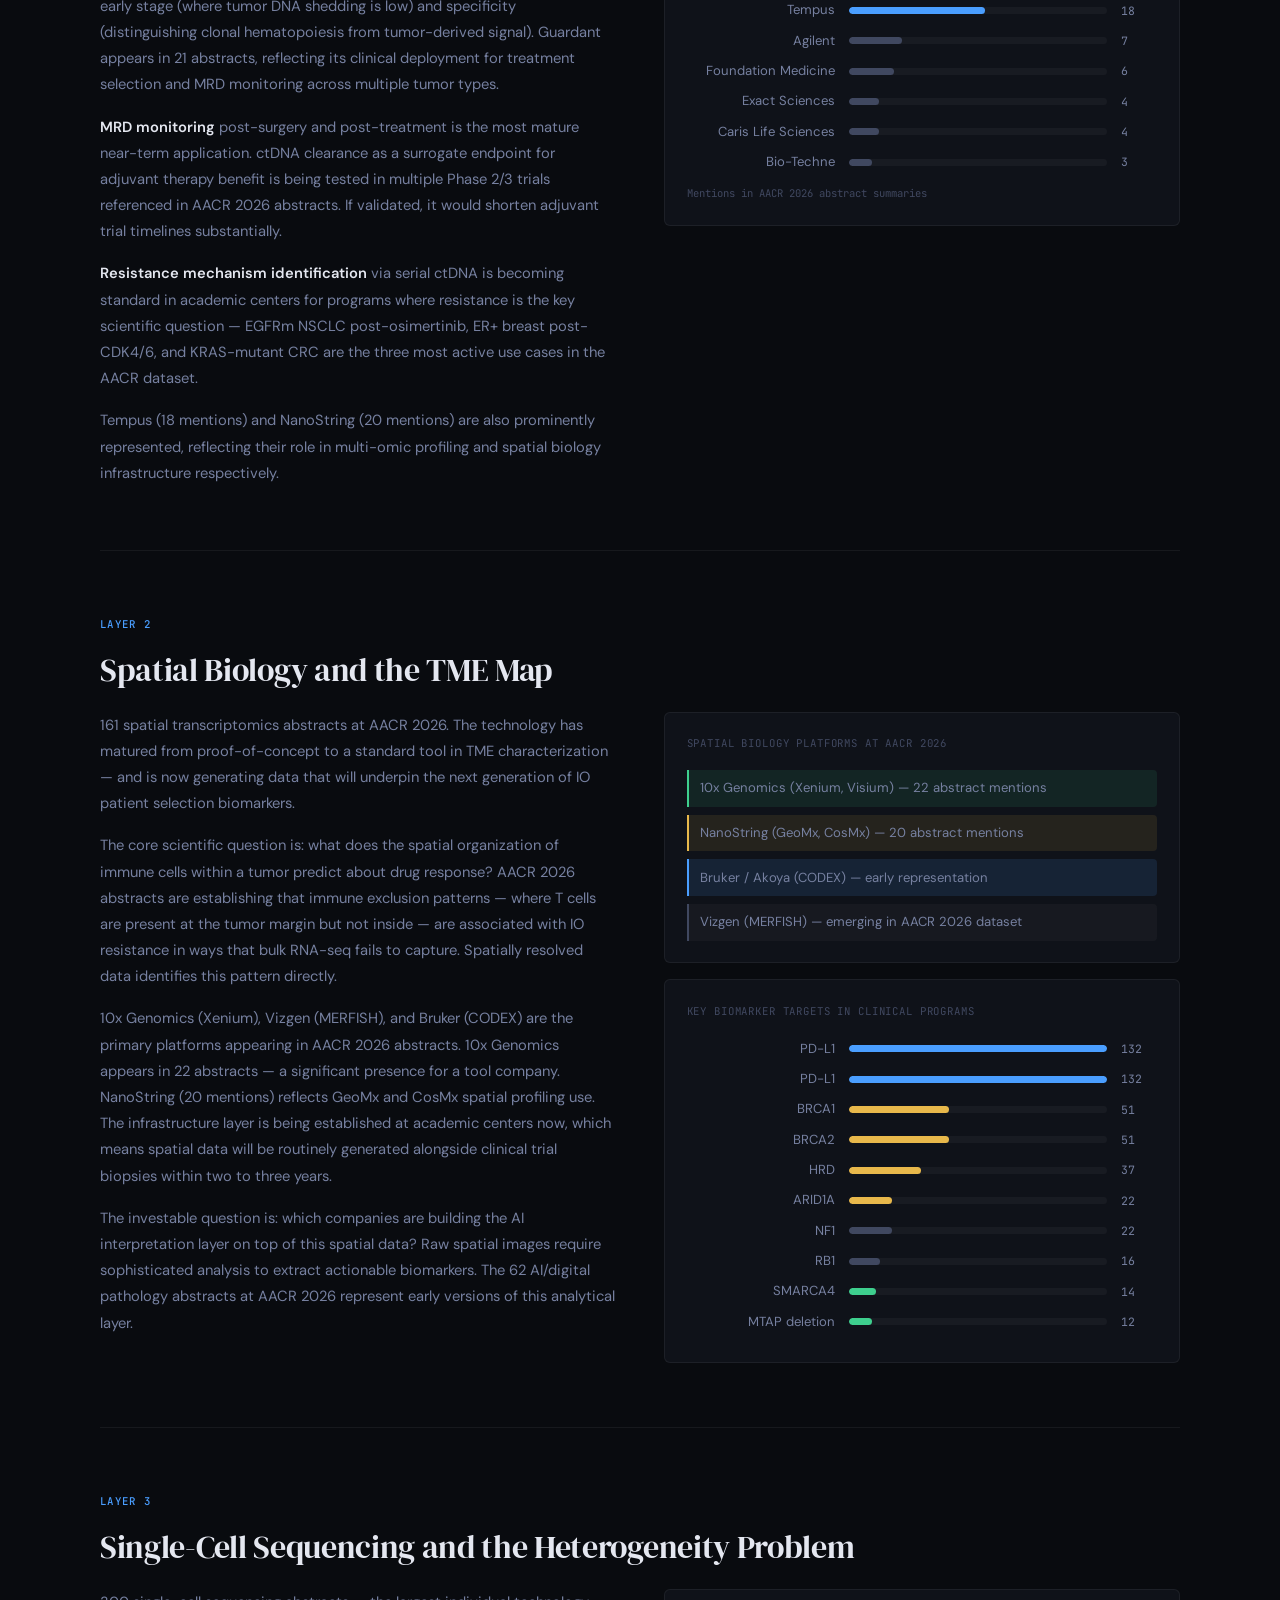
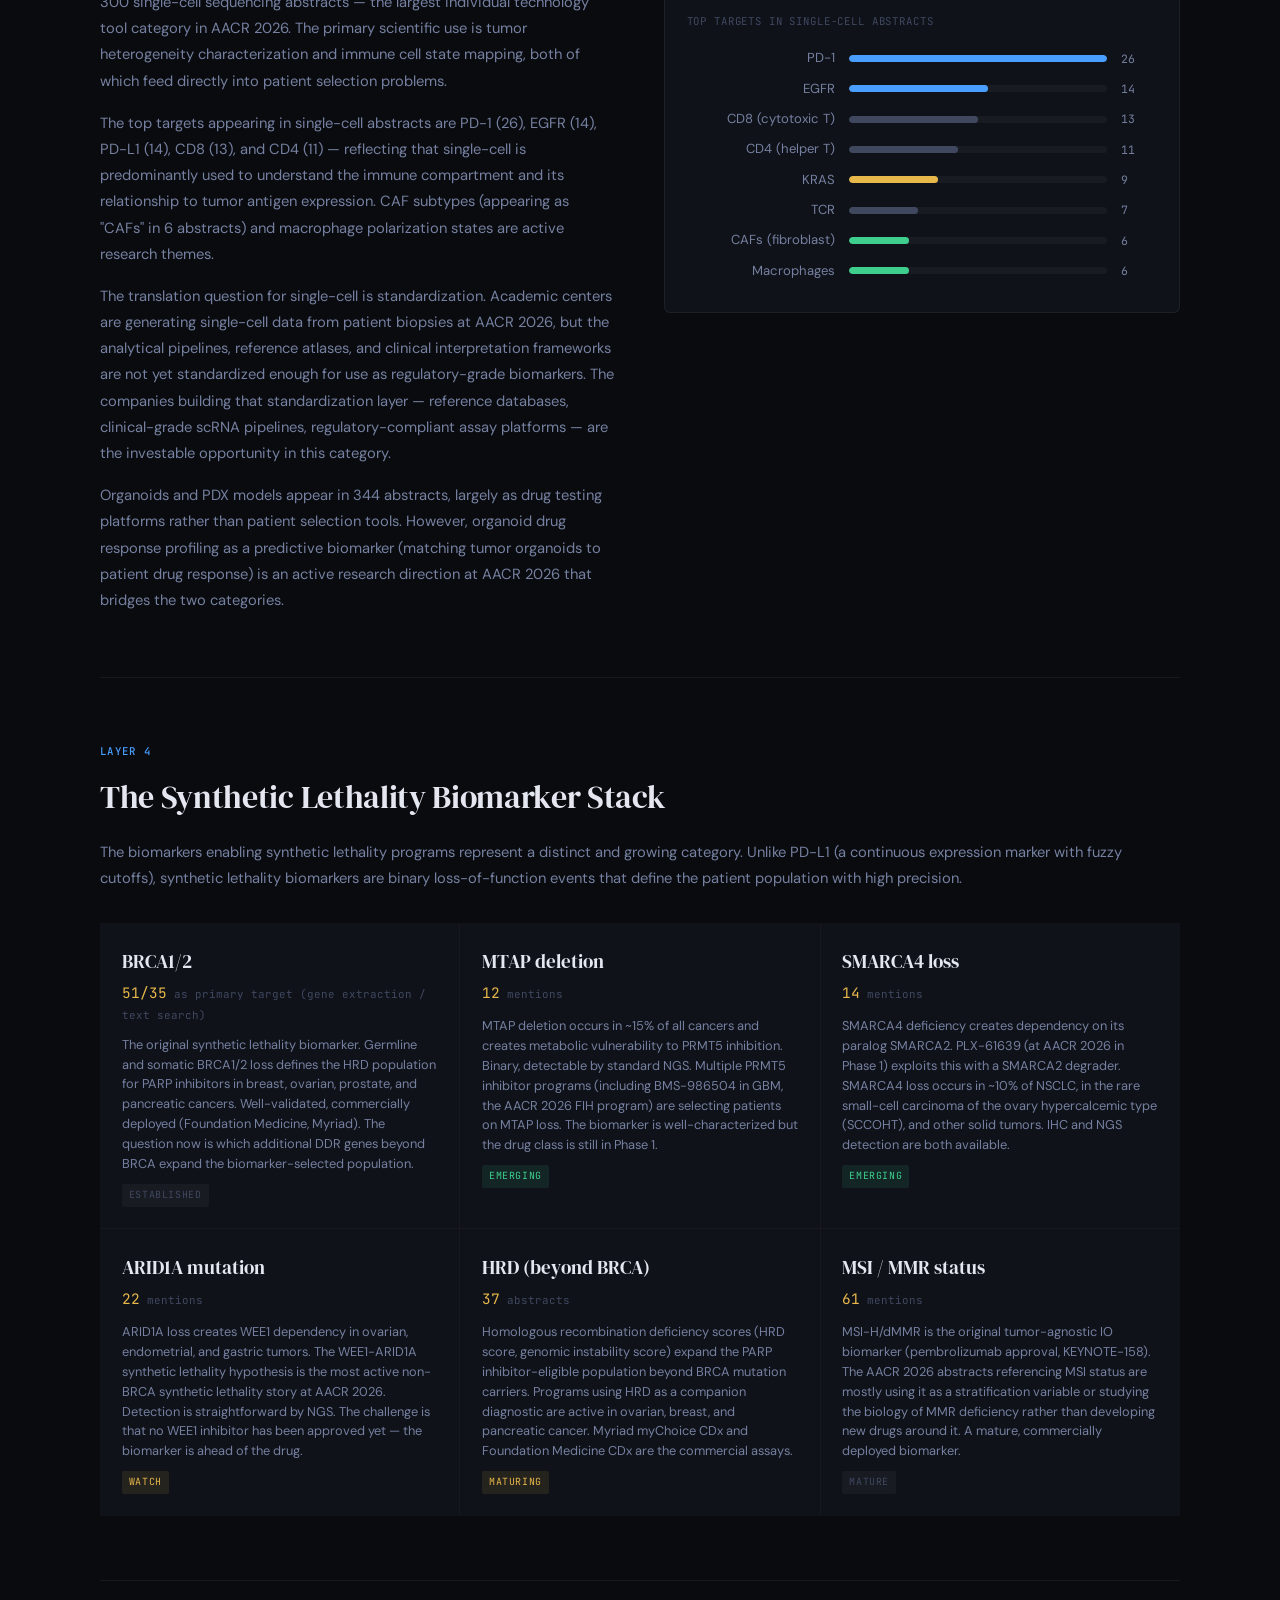
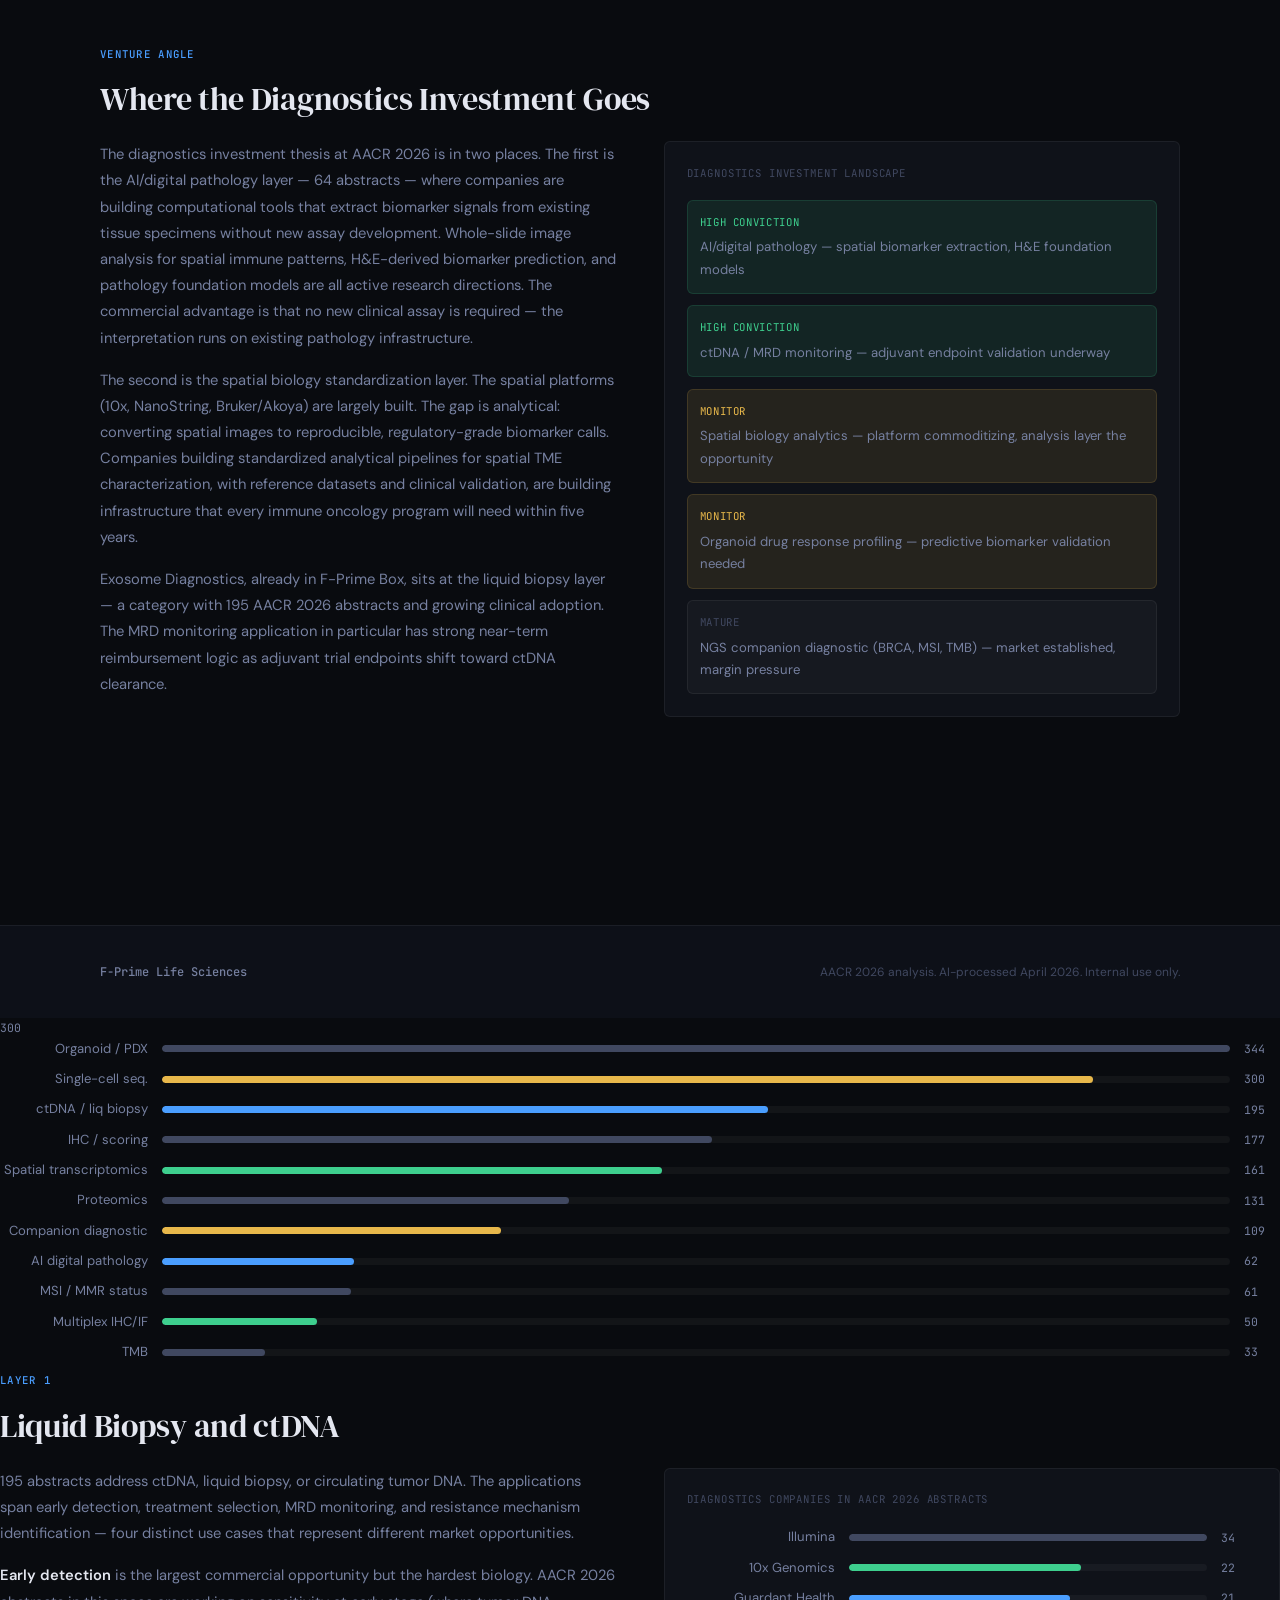
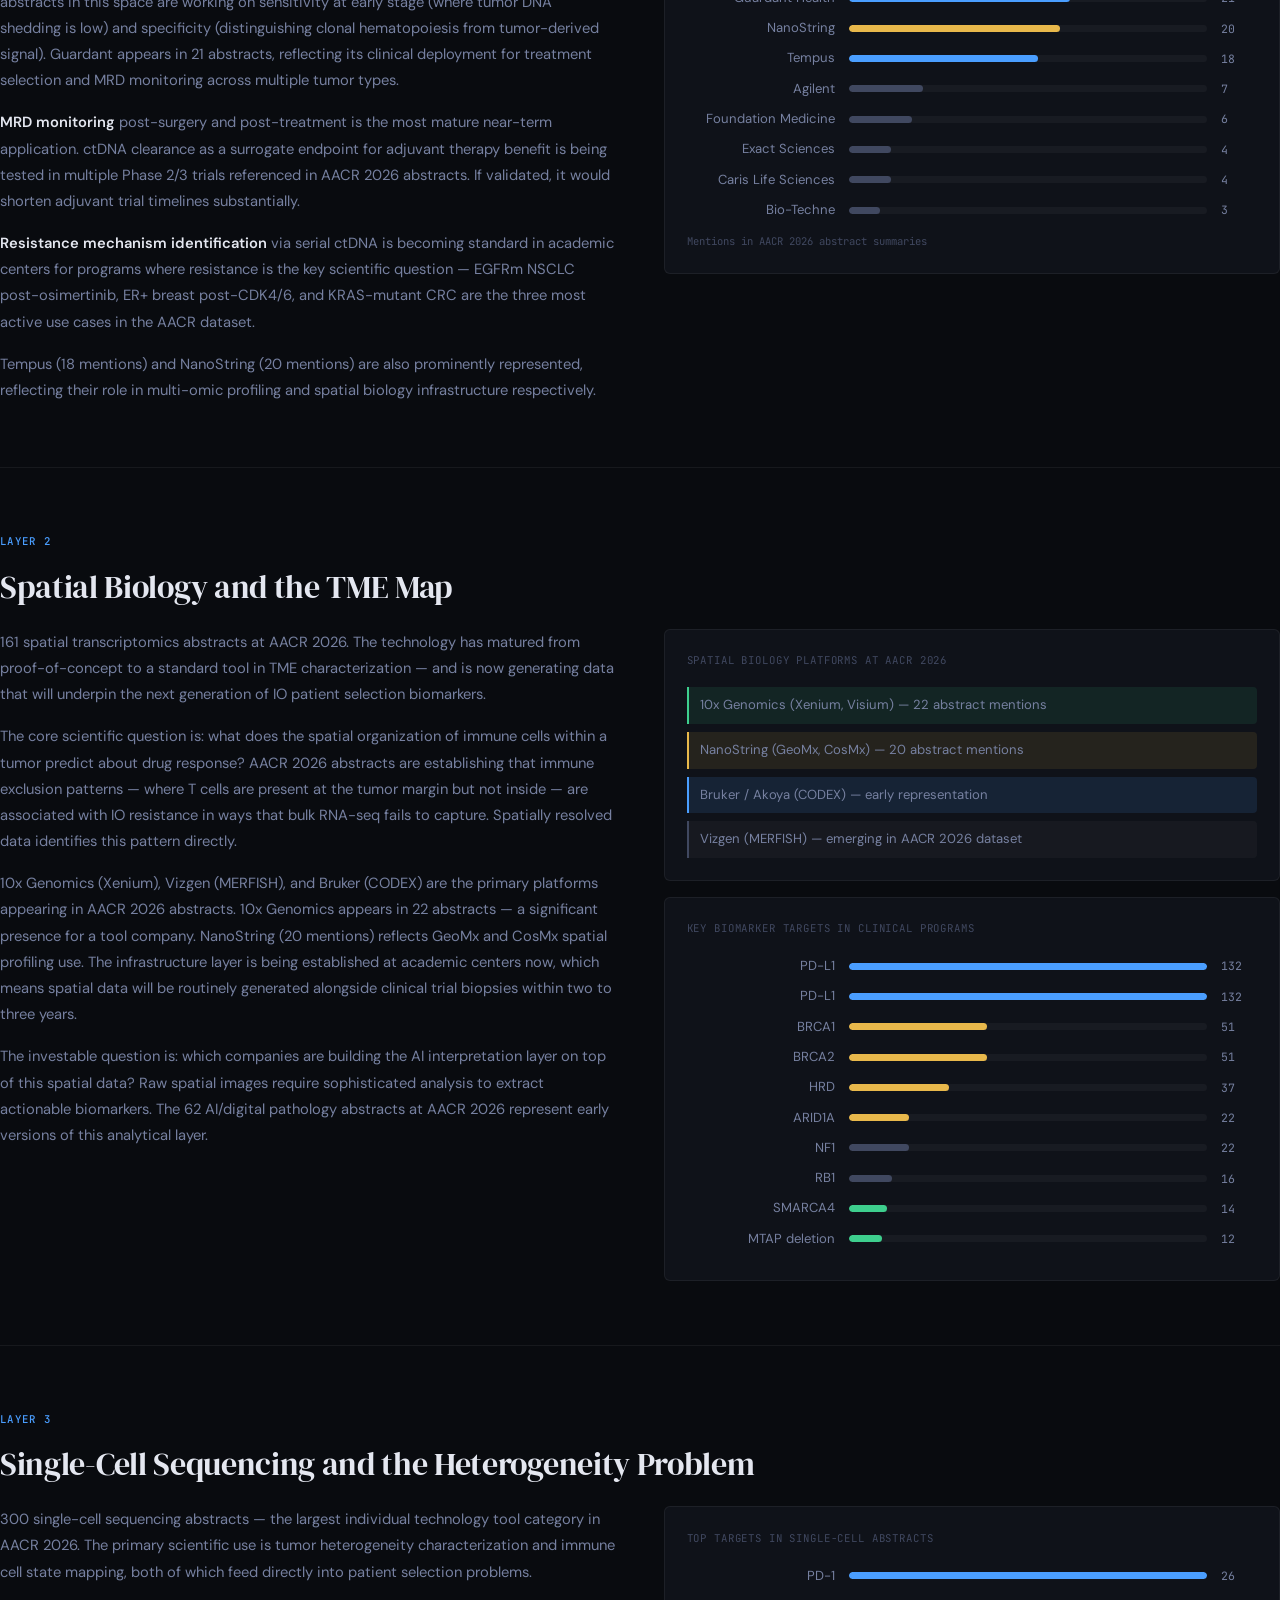
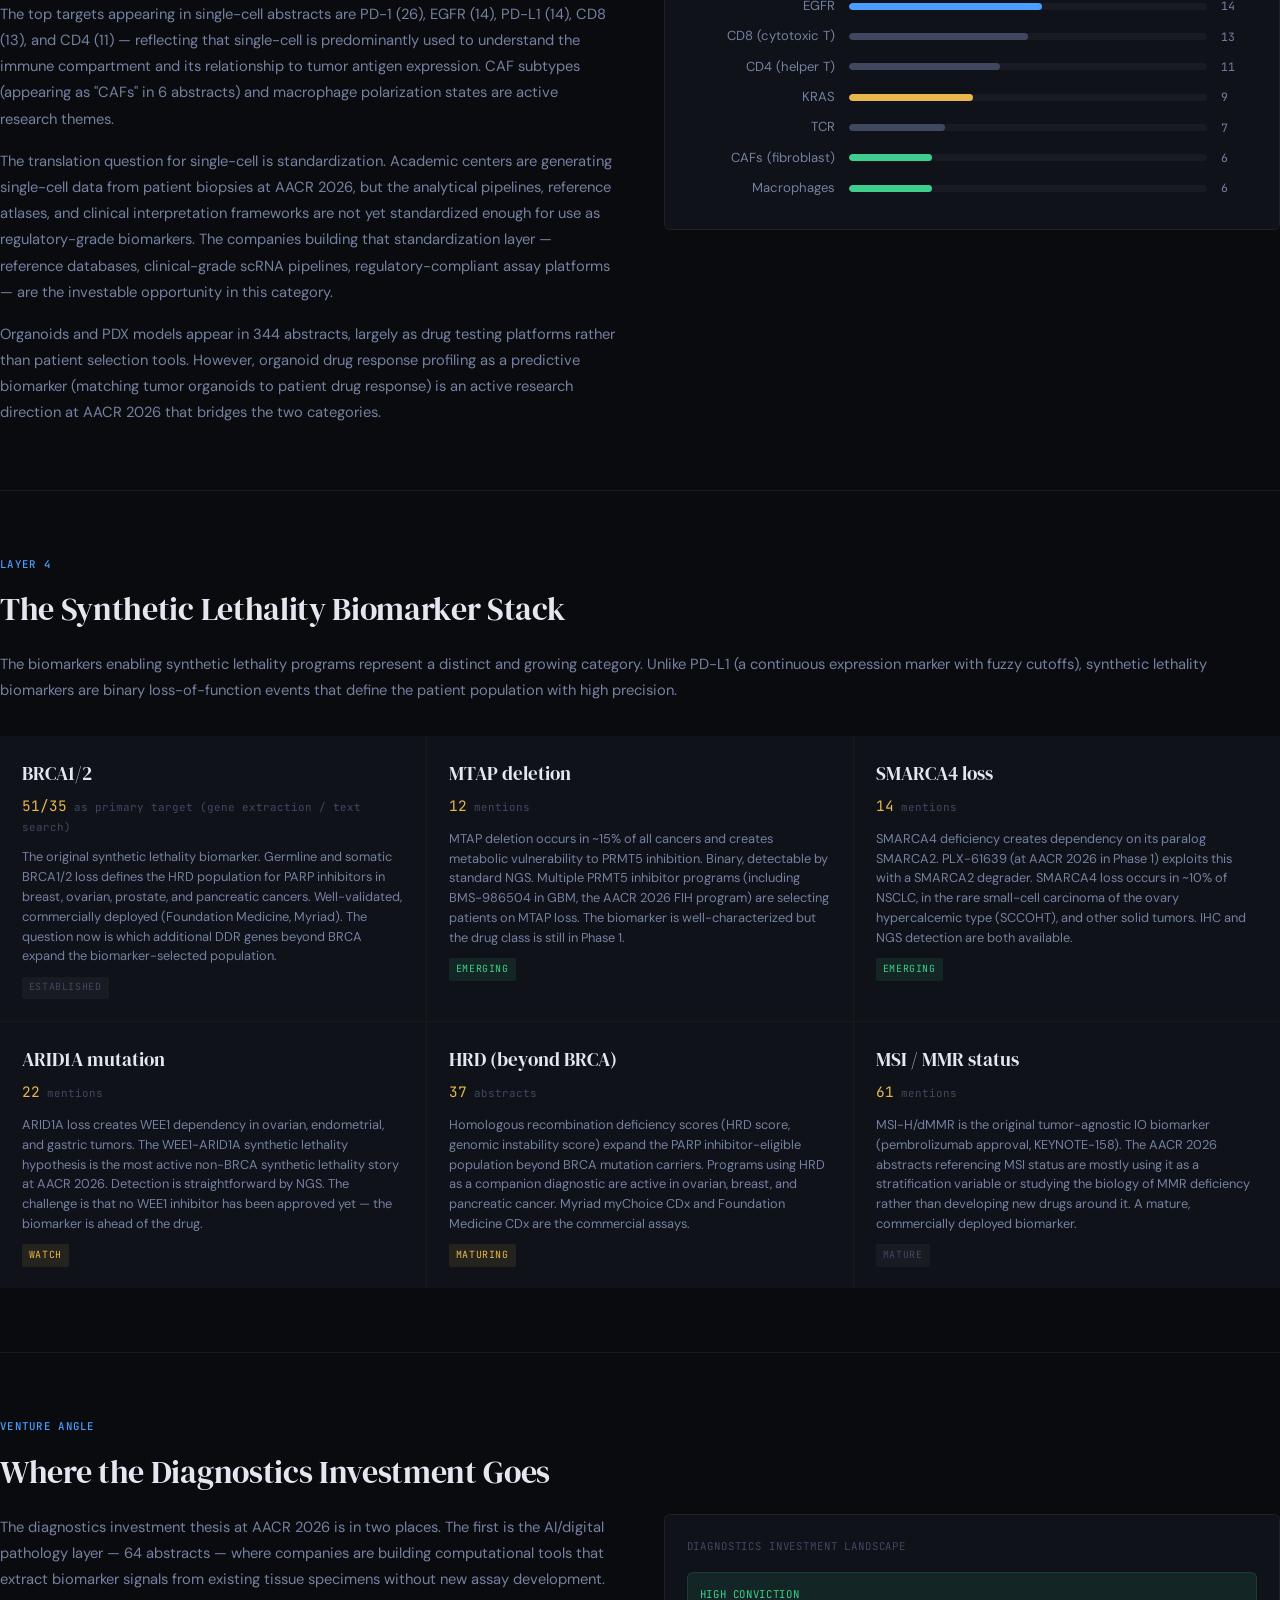
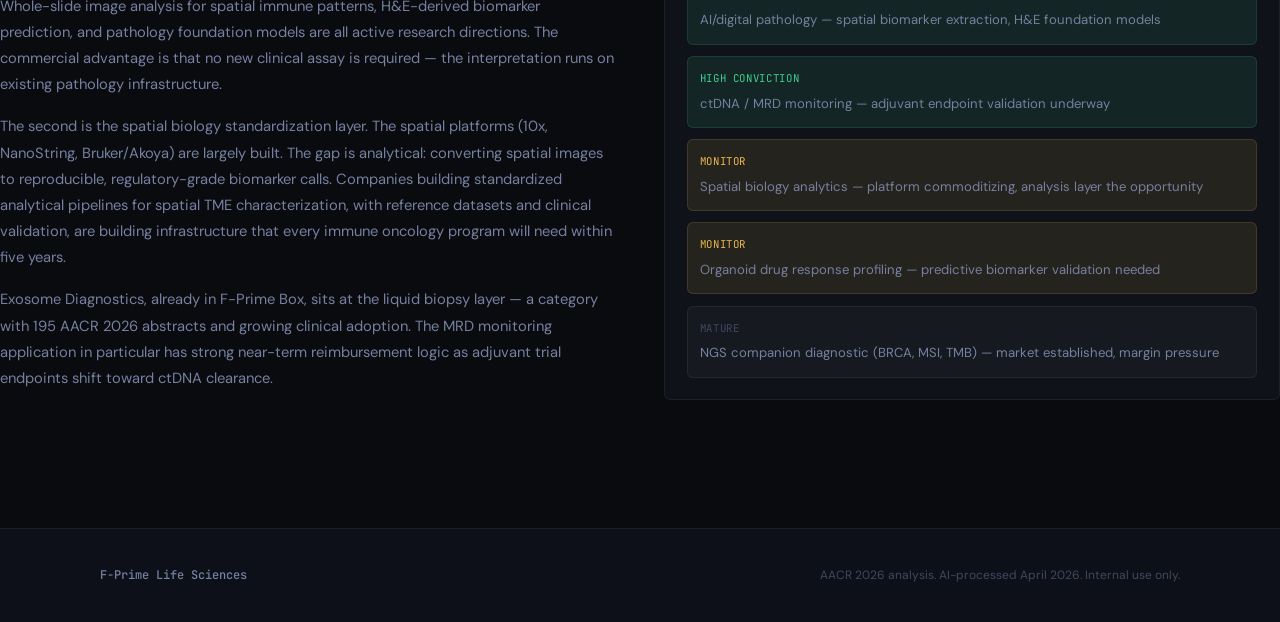
==== commit 975d94ca: "more changes" ====
--- a/biomarkers.html
+++ b/biomarkers.html
@@ -9,7 +9,6 @@
 <link rel="stylesheet" href="styles.css">
 </head>
 <body>
-
 <nav class="nav">
   <div class="nav-brand">F-Prime<span class="nav-sep">|</span>AACR 2026</div>
   <div class="nav-links">
@@ -23,7 +22,6 @@
     <a href="coverage.html">F-Prime Coverage</a>
   </div>
 </nav>
-
 <div class="container">
   <div class="page-header">
     <div class="page-tag">Biomarkers & Patient Selection</div>
@@ -31,9 +29,7 @@
     <p>The patient selection layer — diagnostic technologies, companion biomarkers, and precision stratification tools across 3,489 AACR 2026 abstracts. A distinct investment category that underpins every targeted therapy.</p>
   </div>
 </div>
-
 <main class="container main-content" style="padding-top:0">
-
   <section class="content-section">
     <div class="section-label">Why This Matters</div>
     <h2 class="section-title">Patient Selection Is the Other Half of the Drug</h2>
@@ -49,7 +45,7 @@
       <div>
         <div class="chart-box">
           <div class="chart-title">Biomarker Research Volume at AACR 2026</div>
-          <div class="bar-row" style="margin-top:0.5rem"><div class="bar-label">Single-cell seq.</div><div class="bar-track"><div class="bar-fill bar-fill--gold" style="width:100%"></div></div><div class="bar-value">300</div></div>
+          <div class="bar-row" style="margin-top:0.5rem"><div class="bar-label">Single-cell seq.</div><div class="bar-track"><div class="bar-fill bar-fill--gold" style="width:87.2%"></div></div><div class="bar-value">300</div></div>
           <div class="bar-row"><div class="bar-label">Organoid / PDX</div><div class="bar-track"><div class="bar-fill bar-fill--dim" style="width:100.0%"></div></div><div class="bar-value">344</div></div>
           <div class="bar-row"><div class="bar-label">Single-cell seq.</div><div class="bar-track"><div class="bar-fill bar-fill--gold" style="width:87.2%"></div></div><div class="bar-value">300</div></div>
           <div class="bar-row"><div class="bar-label">ctDNA / liq biopsy</div><div class="bar-track"><div class="bar-fill" style="width:56.7%"></div></div><div class="bar-value">195</div></div>
@@ -61,12 +57,10 @@
           <div class="bar-row"><div class="bar-label">MSI / MMR status</div><div class="bar-track"><div class="bar-fill bar-fill--dim" style="width:17.7%"></div></div><div class="bar-value">61</div></div>
           <div class="bar-row"><div class="bar-label">Multiplex IHC/IF</div><div class="bar-track"><div class="bar-fill bar-fill--green" style="width:14.5%"></div></div><div class="bar-value">50</div></div>
           <div class="bar-row"><div class="bar-label">TMB</div><div class="bar-track"><div class="bar-fill bar-fill--dim" style="width:9.6%"></div></div><div class="bar-value">33</div></div>
-          
-        </div>
-      </div>
-    </div>
-  </section>
-
+        </div>
+      </div>
+    </div>
+  </section>
   <section class="content-section">
     <div class="section-label">Layer 1</div>
     <h2 class="section-title">Liquid Biopsy and ctDNA</h2>
@@ -96,7 +90,6 @@
       </div>
     </div>
   </section>
-
   <section class="content-section">
     <div class="section-label">Layer 2</div>
     <h2 class="section-title">Spatial Biology and the TME Map</h2>
@@ -129,12 +122,10 @@
           <div class="bar-row"><div class="bar-label">RB1</div><div class="bar-track"><div class="bar-fill bar-fill--dim" style="width:12.1%"></div></div><div class="bar-value">16</div></div>
           <div class="bar-row"><div class="bar-label">SMARCA4</div><div class="bar-track"><div class="bar-fill bar-fill--green" style="width:10.6%"></div></div><div class="bar-value">14</div></div>
           <div class="bar-row"><div class="bar-label">MTAP deletion</div><div class="bar-track"><div class="bar-fill bar-fill--green" style="width:9.1%"></div></div><div class="bar-value">12</div></div>
-          
-        </div>
-      </div>
-    </div>
-  </section>
-
+        </div>
+      </div>
+    </div>
+  </section>
   <section class="content-section">
     <div class="section-label">Layer 3</div>
     <h2 class="section-title">Single-Cell Sequencing and the Heterogeneity Problem</h2>
@@ -150,8 +141,7 @@
           <div class="chart-title">Top Targets in Single-Cell Abstracts</div>
           <div class="bar-row" style="margin-top:0.5rem"><div class="bar-label">PD-1</div><div class="bar-track"><div class="bar-fill" style="width:100%"></div></div><div class="bar-value">26</div></div>
           <div class="bar-row"><div class="bar-label">EGFR</div><div class="bar-track"><div class="bar-fill" style="width:53.8%"></div></div><div class="bar-value">14</div></div>
-          <div class="bar-row"><div class="bar-label">PD-L1</div><div class="bar-track"><div class="bar-fill" style="width:53.8%"></div></div><div class="bar-value">14</div></div>
-          <div class="bar-row"><div class="bar-label">CD8 (cytotoxic T)</div><div class="bar-track"><div class="bar-fill bar-fill--dim" style="width:50%"></div></div><div class="bar-value">13</div></div>
+                    <div class="bar-row"><div class="bar-label">CD8 (cytotoxic T)</div><div class="bar-track"><div class="bar-fill bar-fill--dim" style="width:50%"></div></div><div class="bar-value">13</div></div>
           <div class="bar-row"><div class="bar-label">CD4 (helper T)</div><div class="bar-track"><div class="bar-fill bar-fill--dim" style="width:42.3%"></div></div><div class="bar-value">11</div></div>
           <div class="bar-row"><div class="bar-label">KRAS</div><div class="bar-track"><div class="bar-fill bar-fill--gold" style="width:34.6%"></div></div><div class="bar-value">9</div></div>
           <div class="bar-row"><div class="bar-label">TCR</div><div class="bar-track"><div class="bar-fill bar-fill--dim" style="width:26.9%"></div></div><div class="bar-value">7</div></div>
@@ -161,12 +151,10 @@
       </div>
     </div>
   </section>
-
   <section class="content-section">
     <div class="section-label">Layer 4</div>
     <h2 class="section-title">The Synthetic Lethality Biomarker Stack</h2>
     <p class="prose" style="margin-bottom:2rem">The biomarkers enabling synthetic lethality programs represent a distinct and growing category. Unlike PD-L1 (a continuous expression marker with fuzzy cutoffs), synthetic lethality biomarkers are binary loss-of-function events that define the patient population with high precision.</p>
-
     <div class="target-grid">
       <div class="target-card">
         <div class="tc-name">BRCA1/2</div>
@@ -206,7 +194,6 @@
       </div>
     </div>
   </section>
-
   <section class="content-section" style="border-bottom:none">
     <div class="section-label">Venture Angle</div>
     <h2 class="section-title">Where the Diagnostics Investment Goes</h2>
@@ -245,9 +232,202 @@
       </div>
     </div>
   </section>
-
 </main>
-
+<footer class="footer">
+  <div class="container">
+    <div class="footer-brand">F-Prime Life Sciences</div>
+    <div class="footer-note">AACR 2026 analysis. AI-processed April 2026. Internal use only.</div>
+  </div>
+</footer>
+</body>
+</html><div class="bar-value">300</div></div>
+          <div class="bar-row"><div class="bar-label">Organoid / PDX</div><div class="bar-track"><div class="bar-fill bar-fill--dim" style="width:100.0%"></div></div><div class="bar-value">344</div></div>
+          <div class="bar-row"><div class="bar-label">Single-cell seq.</div><div class="bar-track"><div class="bar-fill bar-fill--gold" style="width:87.2%"></div></div><div class="bar-value">300</div></div>
+          <div class="bar-row"><div class="bar-label">ctDNA / liq biopsy</div><div class="bar-track"><div class="bar-fill" style="width:56.7%"></div></div><div class="bar-value">195</div></div>
+          <div class="bar-row"><div class="bar-label">IHC / scoring</div><div class="bar-track"><div class="bar-fill bar-fill--dim" style="width:51.5%"></div></div><div class="bar-value">177</div></div>
+          <div class="bar-row"><div class="bar-label">Spatial transcriptomics</div><div class="bar-track"><div class="bar-fill bar-fill--green" style="width:46.8%"></div></div><div class="bar-value">161</div></div>
+          <div class="bar-row"><div class="bar-label">Proteomics</div><div class="bar-track"><div class="bar-fill bar-fill--dim" style="width:38.1%"></div></div><div class="bar-value">131</div></div>
+          <div class="bar-row"><div class="bar-label">Companion diagnostic</div><div class="bar-track"><div class="bar-fill bar-fill--gold" style="width:31.7%"></div></div><div class="bar-value">109</div></div>
+          <div class="bar-row"><div class="bar-label">AI digital pathology</div><div class="bar-track"><div class="bar-fill" style="width:18.0%"></div></div><div class="bar-value">62</div></div>
+          <div class="bar-row"><div class="bar-label">MSI / MMR status</div><div class="bar-track"><div class="bar-fill bar-fill--dim" style="width:17.7%"></div></div><div class="bar-value">61</div></div>
+          <div class="bar-row"><div class="bar-label">Multiplex IHC/IF</div><div class="bar-track"><div class="bar-fill bar-fill--green" style="width:14.5%"></div></div><div class="bar-value">50</div></div>
+          <div class="bar-row"><div class="bar-label">TMB</div><div class="bar-track"><div class="bar-fill bar-fill--dim" style="width:9.6%"></div></div><div class="bar-value">33</div></div>
+        </div>
+      </div>
+    </div>
+  </section>
+  <section class="content-section">
+    <div class="section-label">Layer 1</div>
+    <h2 class="section-title">Liquid Biopsy and ctDNA</h2>
+    <div class="two-col">
+      <div class="prose">
+        <p>195 abstracts address ctDNA, liquid biopsy, or circulating tumor DNA. The applications span early detection, treatment selection, MRD monitoring, and resistance mechanism identification — four distinct use cases that represent different market opportunities.</p>
+        <p><strong>Early detection</strong> is the largest commercial opportunity but the hardest biology. AACR 2026 abstracts in this space are working on sensitivity at early stage (where tumor DNA shedding is low) and specificity (distinguishing clonal hematopoiesis from tumor-derived signal). Guardant appears in 21 abstracts, reflecting its clinical deployment for treatment selection and MRD monitoring across multiple tumor types.</p>
+        <p><strong>MRD monitoring</strong> post-surgery and post-treatment is the most mature near-term application. ctDNA clearance as a surrogate endpoint for adjuvant therapy benefit is being tested in multiple Phase 2/3 trials referenced in AACR 2026 abstracts. If validated, it would shorten adjuvant trial timelines substantially.</p>
+        <p><strong>Resistance mechanism identification</strong> via serial ctDNA is becoming standard in academic centers for programs where resistance is the key scientific question — EGFRm NSCLC post-osimertinib, ER+ breast post-CDK4/6, and KRAS-mutant CRC are the three most active use cases in the AACR dataset.</p>
+        <p>Tempus (18 mentions) and NanoString (20 mentions) are also prominently represented, reflecting their role in multi-omic profiling and spatial biology infrastructure respectively.</p>
+      </div>
+      <div>
+        <div class="chart-box" style="margin-bottom:1rem">
+          <div class="chart-title">Diagnostics Companies in AACR 2026 Abstracts</div>
+          <div class="bar-row" style="margin-top:0.5rem"><div class="bar-label">Illumina</div><div class="bar-track"><div class="bar-fill bar-fill--dim" style="width:100%"></div></div><div class="bar-value">34</div></div>
+          <div class="bar-row"><div class="bar-label">10x Genomics</div><div class="bar-track"><div class="bar-fill bar-fill--green" style="width:64.7%"></div></div><div class="bar-value">22</div></div>
+          <div class="bar-row"><div class="bar-label">Guardant Health</div><div class="bar-track"><div class="bar-fill" style="width:61.8%"></div></div><div class="bar-value">21</div></div>
+          <div class="bar-row"><div class="bar-label">NanoString</div><div class="bar-track"><div class="bar-fill bar-fill--gold" style="width:58.8%"></div></div><div class="bar-value">20</div></div>
+          <div class="bar-row"><div class="bar-label">Tempus</div><div class="bar-track"><div class="bar-fill" style="width:52.9%"></div></div><div class="bar-value">18</div></div>
+          <div class="bar-row"><div class="bar-label">Agilent</div><div class="bar-track"><div class="bar-fill bar-fill--dim" style="width:20.6%"></div></div><div class="bar-value">7</div></div>
+          <div class="bar-row"><div class="bar-label">Foundation Medicine</div><div class="bar-track"><div class="bar-fill bar-fill--dim" style="width:17.6%"></div></div><div class="bar-value">6</div></div>
+          <div class="bar-row"><div class="bar-label">Exact Sciences</div><div class="bar-track"><div class="bar-fill bar-fill--dim" style="width:11.8%"></div></div><div class="bar-value">4</div></div>
+          <div class="bar-row"><div class="bar-label">Caris Life Sciences</div><div class="bar-track"><div class="bar-fill bar-fill--dim" style="width:11.8%"></div></div><div class="bar-value">4</div></div>
+          <div class="bar-row"><div class="bar-label">Bio-Techne</div><div class="bar-track"><div class="bar-fill bar-fill--dim" style="width:8.8%"></div></div><div class="bar-value">3</div></div>
+          <div style="margin-top:0.75rem;font-family:var(--font-mono);font-size:0.66rem;color:var(--text-dim)">Mentions in AACR 2026 abstract summaries</div>
+        </div>
+      </div>
+    </div>
+  </section>
+  <section class="content-section">
+    <div class="section-label">Layer 2</div>
+    <h2 class="section-title">Spatial Biology and the TME Map</h2>
+    <div class="two-col">
+      <div class="prose">
+        <p>161 spatial transcriptomics abstracts at AACR 2026. The technology has matured from proof-of-concept to a standard tool in TME characterization — and is now generating data that will underpin the next generation of IO patient selection biomarkers.</p>
+        <p>The core scientific question is: what does the spatial organization of immune cells within a tumor predict about drug response? AACR 2026 abstracts are establishing that immune exclusion patterns — where T cells are present at the tumor margin but not inside — are associated with IO resistance in ways that bulk RNA-seq fails to capture. Spatially resolved data identifies this pattern directly.</p>
+        <p>10x Genomics (Xenium), Vizgen (MERFISH), and Bruker (CODEX) are the primary platforms appearing in AACR 2026 abstracts. 10x Genomics appears in 22 abstracts — a significant presence for a tool company. NanoString (20 mentions) reflects GeoMx and CosMx spatial profiling use. The infrastructure layer is being established at academic centers now, which means spatial data will be routinely generated alongside clinical trial biopsies within two to three years.</p>
+        <p>The investable question is: which companies are building the AI interpretation layer on top of this spatial data? Raw spatial images require sophisticated analysis to extract actionable biomarkers. The 62 AI/digital pathology abstracts at AACR 2026 represent early versions of this analytical layer.</p>
+      </div>
+      <div>
+        <div class="chart-box" style="margin-bottom:1rem">
+          <div class="chart-title">Spatial Biology Platforms at AACR 2026</div>
+          <div style="display:flex;flex-direction:column;gap:0.5rem;margin-top:0.5rem">
+            <div style="font-size:0.82rem;color:var(--text-muted);padding:0.45rem 0.7rem;background:var(--green-dim);border-left:2px solid var(--green);border-radius:0 4px 4px 0">10x Genomics (Xenium, Visium) — 22 abstract mentions</div>
+            <div style="font-size:0.82rem;color:var(--text-muted);padding:0.45rem 0.7rem;background:var(--gold-dim);border-left:2px solid var(--gold);border-radius:0 4px 4px 0">NanoString (GeoMx, CosMx) — 20 abstract mentions</div>
+            <div style="font-size:0.82rem;color:var(--text-muted);padding:0.45rem 0.7rem;background:var(--blue-dim);border-left:2px solid var(--blue);border-radius:0 4px 4px 0">Bruker / Akoya (CODEX) — early representation</div>
+            <div style="font-size:0.82rem;color:var(--text-muted);padding:0.45rem 0.7rem;background:rgba(255,255,255,0.03);border-left:2px solid var(--text-dim);border-radius:0 4px 4px 0">Vizgen (MERFISH) — emerging in AACR 2026 dataset</div>
+          </div>
+        </div>
+        <div class="chart-box">
+          <div class="chart-title">Key Biomarker Targets in Clinical Programs</div>
+          <div class="bar-row" style="margin-top:0.5rem"><div class="bar-label">PD-L1</div><div class="bar-track"><div class="bar-fill" style="width:100%"></div></div><div class="bar-value">132</div></div>
+          <div class="bar-row"><div class="bar-label">PD-L1</div><div class="bar-track"><div class="bar-fill" style="width:100.0%"></div></div><div class="bar-value">132</div></div>
+          <div class="bar-row"><div class="bar-label">BRCA1</div><div class="bar-track"><div class="bar-fill bar-fill--gold" style="width:38.6%"></div></div><div class="bar-value">51</div></div>
+          <div class="bar-row"><div class="bar-label">BRCA2</div><div class="bar-track"><div class="bar-fill bar-fill--gold" style="width:38.6%"></div></div><div class="bar-value">51</div></div>
+          <div class="bar-row"><div class="bar-label">HRD</div><div class="bar-track"><div class="bar-fill bar-fill--gold" style="width:28.0%"></div></div><div class="bar-value">37</div></div>
+          <div class="bar-row"><div class="bar-label">ARID1A</div><div class="bar-track"><div class="bar-fill bar-fill--gold" style="width:16.7%"></div></div><div class="bar-value">22</div></div>
+          <div class="bar-row"><div class="bar-label">NF1</div><div class="bar-track"><div class="bar-fill bar-fill--dim" style="width:16.7%"></div></div><div class="bar-value">22</div></div>
+          <div class="bar-row"><div class="bar-label">RB1</div><div class="bar-track"><div class="bar-fill bar-fill--dim" style="width:12.1%"></div></div><div class="bar-value">16</div></div>
+          <div class="bar-row"><div class="bar-label">SMARCA4</div><div class="bar-track"><div class="bar-fill bar-fill--green" style="width:10.6%"></div></div><div class="bar-value">14</div></div>
+          <div class="bar-row"><div class="bar-label">MTAP deletion</div><div class="bar-track"><div class="bar-fill bar-fill--green" style="width:9.1%"></div></div><div class="bar-value">12</div></div>
+        </div>
+      </div>
+    </div>
+  </section>
+  <section class="content-section">
+    <div class="section-label">Layer 3</div>
+    <h2 class="section-title">Single-Cell Sequencing and the Heterogeneity Problem</h2>
+    <div class="two-col">
+      <div class="prose">
+        <p>300 single-cell sequencing abstracts — the largest individual technology tool category in AACR 2026. The primary scientific use is tumor heterogeneity characterization and immune cell state mapping, both of which feed directly into patient selection problems.</p>
+        <p>The top targets appearing in single-cell abstracts are PD-1 (26), EGFR (14), PD-L1 (14), CD8 (13), and CD4 (11) — reflecting that single-cell is predominantly used to understand the immune compartment and its relationship to tumor antigen expression. CAF subtypes (appearing as "CAFs" in 6 abstracts) and macrophage polarization states are active research themes.</p>
+        <p>The translation question for single-cell is standardization. Academic centers are generating single-cell data from patient biopsies at AACR 2026, but the analytical pipelines, reference atlases, and clinical interpretation frameworks are not yet standardized enough for use as regulatory-grade biomarkers. The companies building that standardization layer — reference databases, clinical-grade scRNA pipelines, regulatory-compliant assay platforms — are the investable opportunity in this category.</p>
+        <p>Organoids and PDX models appear in 344 abstracts, largely as drug testing platforms rather than patient selection tools. However, organoid drug response profiling as a predictive biomarker (matching tumor organoids to patient drug response) is an active research direction at AACR 2026 that bridges the two categories.</p>
+      </div>
+      <div>
+        <div class="chart-box" style="margin-bottom:1rem">
+          <div class="chart-title">Top Targets in Single-Cell Abstracts</div>
+          <div class="bar-row" style="margin-top:0.5rem"><div class="bar-label">PD-1</div><div class="bar-track"><div class="bar-fill" style="width:100%"></div></div><div class="bar-value">26</div></div>
+          <div class="bar-row"><div class="bar-label">EGFR</div><div class="bar-track"><div class="bar-fill" style="width:53.8%"></div></div><div class="bar-value">14</div></div>
+                    <div class="bar-row"><div class="bar-label">CD8 (cytotoxic T)</div><div class="bar-track"><div class="bar-fill bar-fill--dim" style="width:50%"></div></div><div class="bar-value">13</div></div>
+          <div class="bar-row"><div class="bar-label">CD4 (helper T)</div><div class="bar-track"><div class="bar-fill bar-fill--dim" style="width:42.3%"></div></div><div class="bar-value">11</div></div>
+          <div class="bar-row"><div class="bar-label">KRAS</div><div class="bar-track"><div class="bar-fill bar-fill--gold" style="width:34.6%"></div></div><div class="bar-value">9</div></div>
+          <div class="bar-row"><div class="bar-label">TCR</div><div class="bar-track"><div class="bar-fill bar-fill--dim" style="width:26.9%"></div></div><div class="bar-value">7</div></div>
+          <div class="bar-row"><div class="bar-label">CAFs (fibroblast)</div><div class="bar-track"><div class="bar-fill bar-fill--green" style="width:23.1%"></div></div><div class="bar-value">6</div></div>
+          <div class="bar-row"><div class="bar-label">Macrophages</div><div class="bar-track"><div class="bar-fill bar-fill--green" style="width:23.1%"></div></div><div class="bar-value">6</div></div>
+        </div>
+      </div>
+    </div>
+  </section>
+  <section class="content-section">
+    <div class="section-label">Layer 4</div>
+    <h2 class="section-title">The Synthetic Lethality Biomarker Stack</h2>
+    <p class="prose" style="margin-bottom:2rem">The biomarkers enabling synthetic lethality programs represent a distinct and growing category. Unlike PD-L1 (a continuous expression marker with fuzzy cutoffs), synthetic lethality biomarkers are binary loss-of-function events that define the patient population with high precision.</p>
+    <div class="target-grid">
+      <div class="target-card">
+        <div class="tc-name">BRCA1/2</div>
+        <div class="tc-count"><span>51/35</span> as primary target (gene extraction / text search)</div>
+        <div class="tc-desc">The original synthetic lethality biomarker. Germline and somatic BRCA1/2 loss defines the HRD population for PARP inhibitors in breast, ovarian, prostate, and pancreatic cancers. Well-validated, commercially deployed (Foundation Medicine, Myriad). The question now is which additional DDR genes beyond BRCA expand the biomarker-selected population.</div>
+        <span class="tc-badge badge--dim">ESTABLISHED</span>
+      </div>
+      <div class="target-card">
+        <div class="tc-name">MTAP deletion</div>
+        <div class="tc-count"><span>12</span> mentions</div>
+        <div class="tc-desc">MTAP deletion occurs in ~15% of all cancers and creates metabolic vulnerability to PRMT5 inhibition. Binary, detectable by standard NGS. Multiple PRMT5 inhibitor programs (including BMS-986504 in GBM, the AACR 2026 FIH program) are selecting patients on MTAP loss. The biomarker is well-characterized but the drug class is still in Phase 1.</div>
+        <span class="tc-badge badge--green">EMERGING</span>
+      </div>
+      <div class="target-card">
+        <div class="tc-name">SMARCA4 loss</div>
+        <div class="tc-count"><span>14</span> mentions</div>
+        <div class="tc-desc">SMARCA4 deficiency creates dependency on its paralog SMARCA2. PLX-61639 (at AACR 2026 in Phase 1) exploits this with a SMARCA2 degrader. SMARCA4 loss occurs in ~10% of NSCLC, in the rare small-cell carcinoma of the ovary hypercalcemic type (SCCOHT), and other solid tumors. IHC and NGS detection are both available.</div>
+        <span class="tc-badge badge--green">EMERGING</span>
+      </div>
+      <div class="target-card">
+        <div class="tc-name">ARID1A mutation</div>
+        <div class="tc-count"><span>22</span> mentions</div>
+        <div class="tc-desc">ARID1A loss creates WEE1 dependency in ovarian, endometrial, and gastric tumors. The WEE1-ARID1A synthetic lethality hypothesis is the most active non-BRCA synthetic lethality story at AACR 2026. Detection is straightforward by NGS. The challenge is that no WEE1 inhibitor has been approved yet — the biomarker is ahead of the drug.</div>
+        <span class="tc-badge badge--gold">WATCH</span>
+      </div>
+      <div class="target-card">
+        <div class="tc-name">HRD (beyond BRCA)</div>
+        <div class="tc-count"><span>37</span> abstracts</div>
+        <div class="tc-desc">Homologous recombination deficiency scores (HRD score, genomic instability score) expand the PARP inhibitor-eligible population beyond BRCA mutation carriers. Programs using HRD as a companion diagnostic are active in ovarian, breast, and pancreatic cancer. Myriad myChoice CDx and Foundation Medicine CDx are the commercial assays.</div>
+        <span class="tc-badge badge--gold">MATURING</span>
+      </div>
+      <div class="target-card">
+        <div class="tc-name">MSI / MMR status</div>
+        <div class="tc-count"><span>61</span> mentions</div>
+        <div class="tc-desc">MSI-H/dMMR is the original tumor-agnostic IO biomarker (pembrolizumab approval, KEYNOTE-158). The AACR 2026 abstracts referencing MSI status are mostly using it as a stratification variable or studying the biology of MMR deficiency rather than developing new drugs around it. A mature, commercially deployed biomarker.</div>
+        <span class="tc-badge badge--dim">MATURE</span>
+      </div>
+    </div>
+  </section>
+  <section class="content-section" style="border-bottom:none">
+    <div class="section-label">Venture Angle</div>
+    <h2 class="section-title">Where the Diagnostics Investment Goes</h2>
+    <div class="two-col">
+      <div class="prose">
+        <p>The diagnostics investment thesis at AACR 2026 is in two places. The first is the AI/digital pathology layer — 64 abstracts — where companies are building computational tools that extract biomarker signals from existing tissue specimens without new assay development. Whole-slide image analysis for spatial immune patterns, H&E-derived biomarker prediction, and pathology foundation models are all active research directions. The commercial advantage is that no new clinical assay is required — the interpretation runs on existing pathology infrastructure.</p>
+        <p>The second is the spatial biology standardization layer. The spatial platforms (10x, NanoString, Bruker/Akoya) are largely built. The gap is analytical: converting spatial images to reproducible, regulatory-grade biomarker calls. Companies building standardized analytical pipelines for spatial TME characterization, with reference datasets and clinical validation, are building infrastructure that every immune oncology program will need within five years.</p>
+        <p>Exosome Diagnostics, already in F-Prime Box, sits at the liquid biopsy layer — a category with 195 AACR 2026 abstracts and growing clinical adoption. The MRD monitoring application in particular has strong near-term reimbursement logic as adjuvant trial endpoints shift toward ctDNA clearance.</p>
+      </div>
+      <div>
+        <div class="chart-box">
+          <div class="chart-title">Diagnostics Investment Landscape</div>
+          <div style="display:flex;flex-direction:column;gap:0.7rem;margin-top:0.75rem">
+            <div style="padding:0.75rem;background:var(--green-dim);border:1px solid rgba(62,207,142,0.15);border-radius:var(--r)">
+              <div style="font-family:var(--font-mono);font-size:0.67rem;color:var(--green);letter-spacing:0.06em;margin-bottom:0.35rem">HIGH CONVICTION</div>
+              <div style="font-size:0.82rem;color:var(--text-muted)">AI/digital pathology — spatial biomarker extraction, H&E foundation models</div>
+            </div>
+            <div style="padding:0.75rem;background:var(--green-dim);border:1px solid rgba(62,207,142,0.15);border-radius:var(--r)">
+              <div style="font-family:var(--font-mono);font-size:0.67rem;color:var(--green);letter-spacing:0.06em;margin-bottom:0.35rem">HIGH CONVICTION</div>
+              <div style="font-size:0.82rem;color:var(--text-muted)">ctDNA / MRD monitoring — adjuvant endpoint validation underway</div>
+            </div>
+            <div style="padding:0.75rem;background:var(--gold-dim);border:1px solid rgba(232,184,75,0.15);border-radius:var(--r)">
+              <div style="font-family:var(--font-mono);font-size:0.67rem;color:var(--gold);letter-spacing:0.06em;margin-bottom:0.35rem">MONITOR</div>
+              <div style="font-size:0.82rem;color:var(--text-muted)">Spatial biology analytics — platform commoditizing, analysis layer the opportunity</div>
+            </div>
+            <div style="padding:0.75rem;background:var(--gold-dim);border:1px solid rgba(232,184,75,0.15);border-radius:var(--r)">
+              <div style="font-family:var(--font-mono);font-size:0.67rem;color:var(--gold);letter-spacing:0.06em;margin-bottom:0.35rem">MONITOR</div>
+              <div style="font-size:0.82rem;color:var(--text-muted)">Organoid drug response profiling — predictive biomarker validation needed</div>
+            </div>
+            <div style="padding:0.75rem;background:rgba(255,255,255,0.03);border:1px solid var(--border);border-radius:var(--r)">
+              <div style="font-family:var(--font-mono);font-size:0.67rem;color:var(--text-dim);letter-spacing:0.06em;margin-bottom:0.35rem">MATURE</div>
+              <div style="font-size:0.82rem;color:var(--text-muted)">NGS companion diagnostic (BRCA, MSI, TMB) — market established, margin pressure</div>
+            </div>
+          </div>
+        </div>
+      </div>
+    </div>
+  </section>
+</main>
 <footer class="footer">
   <div class="container">
     <div class="footer-brand">F-Prime Life Sciences</div>
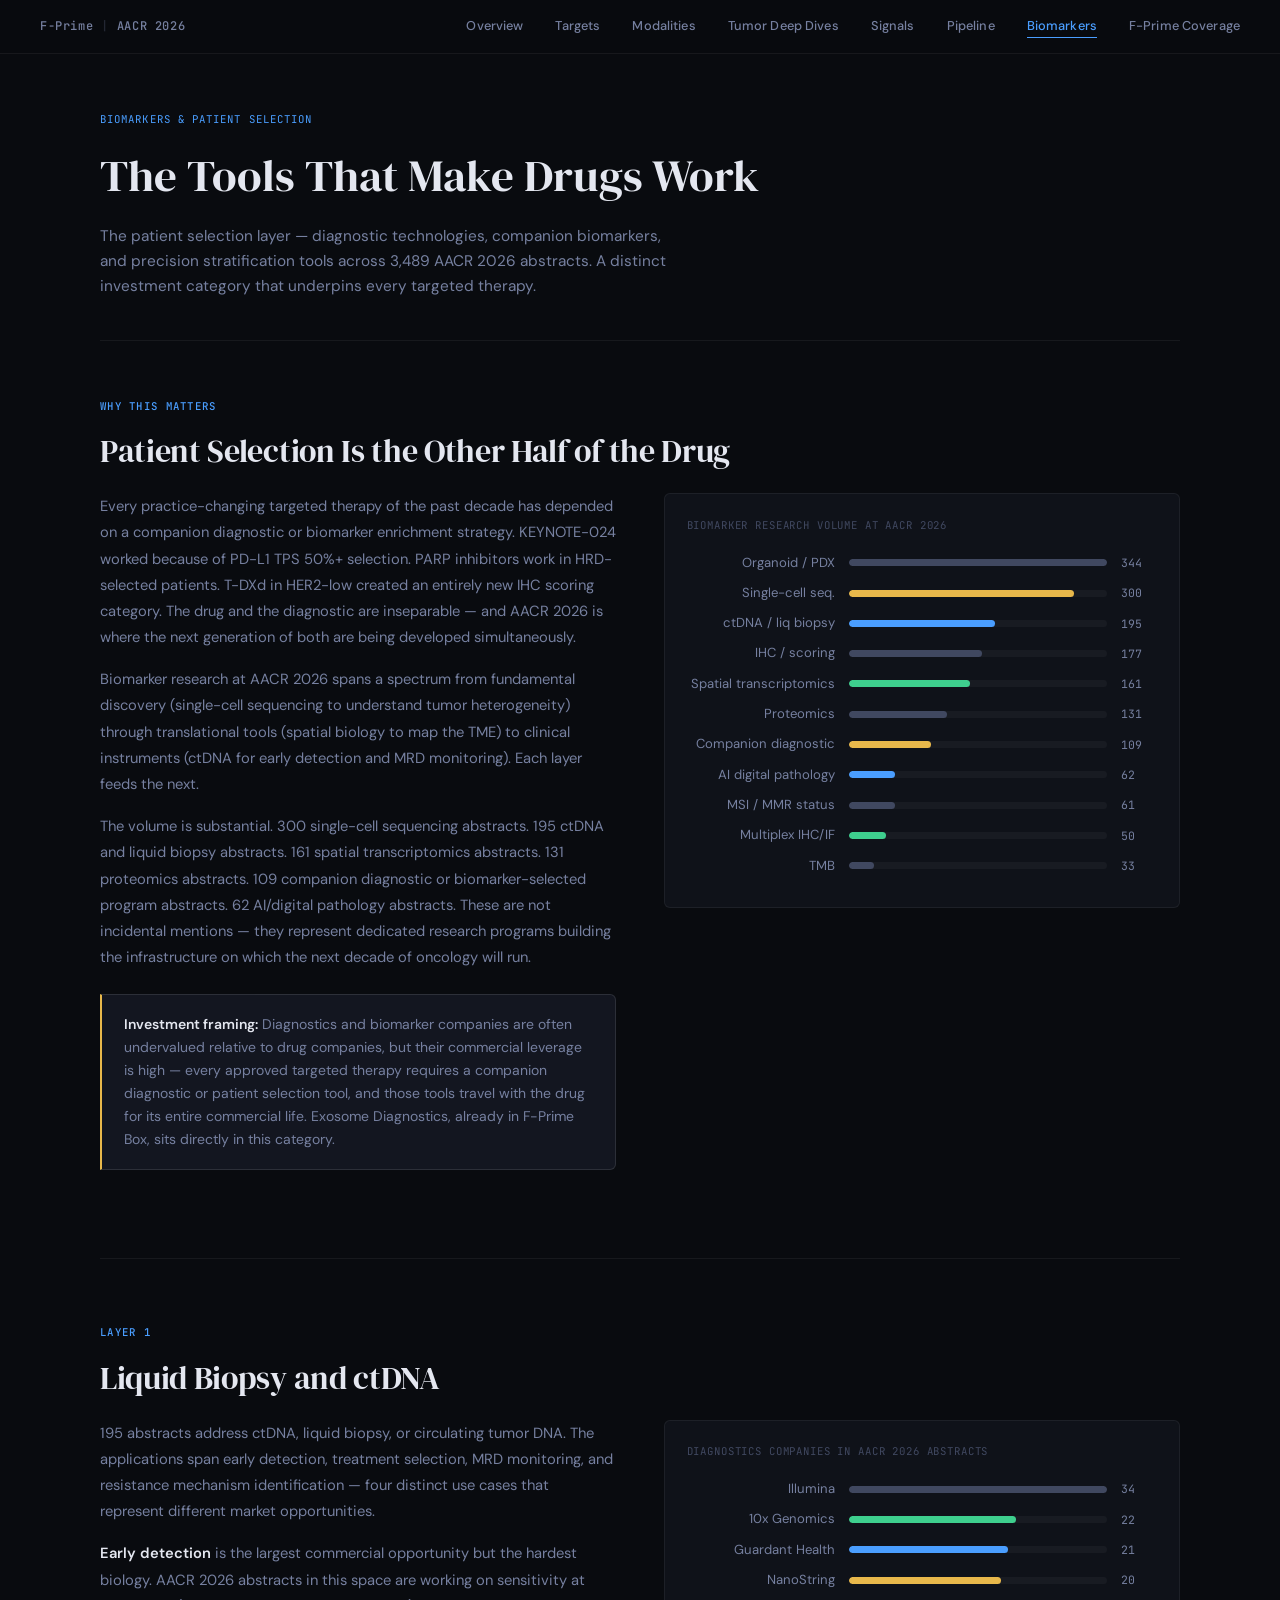
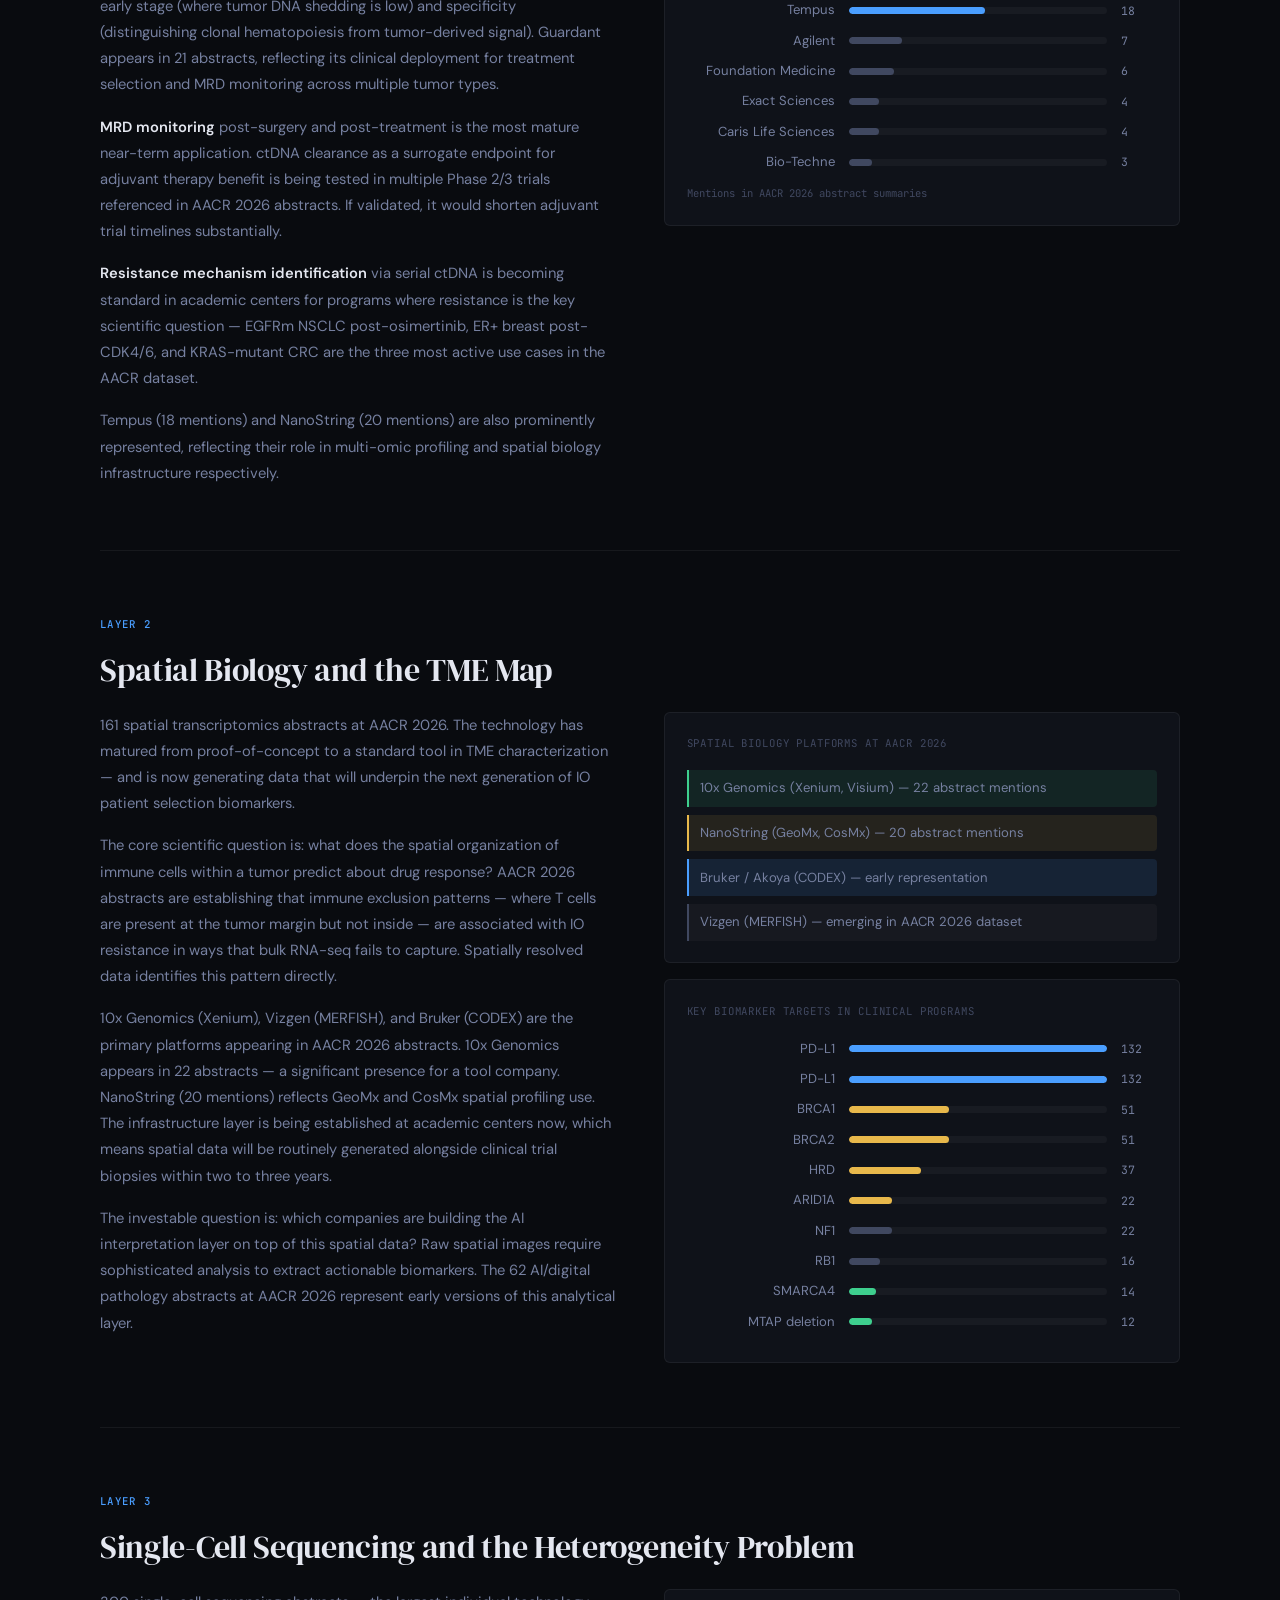
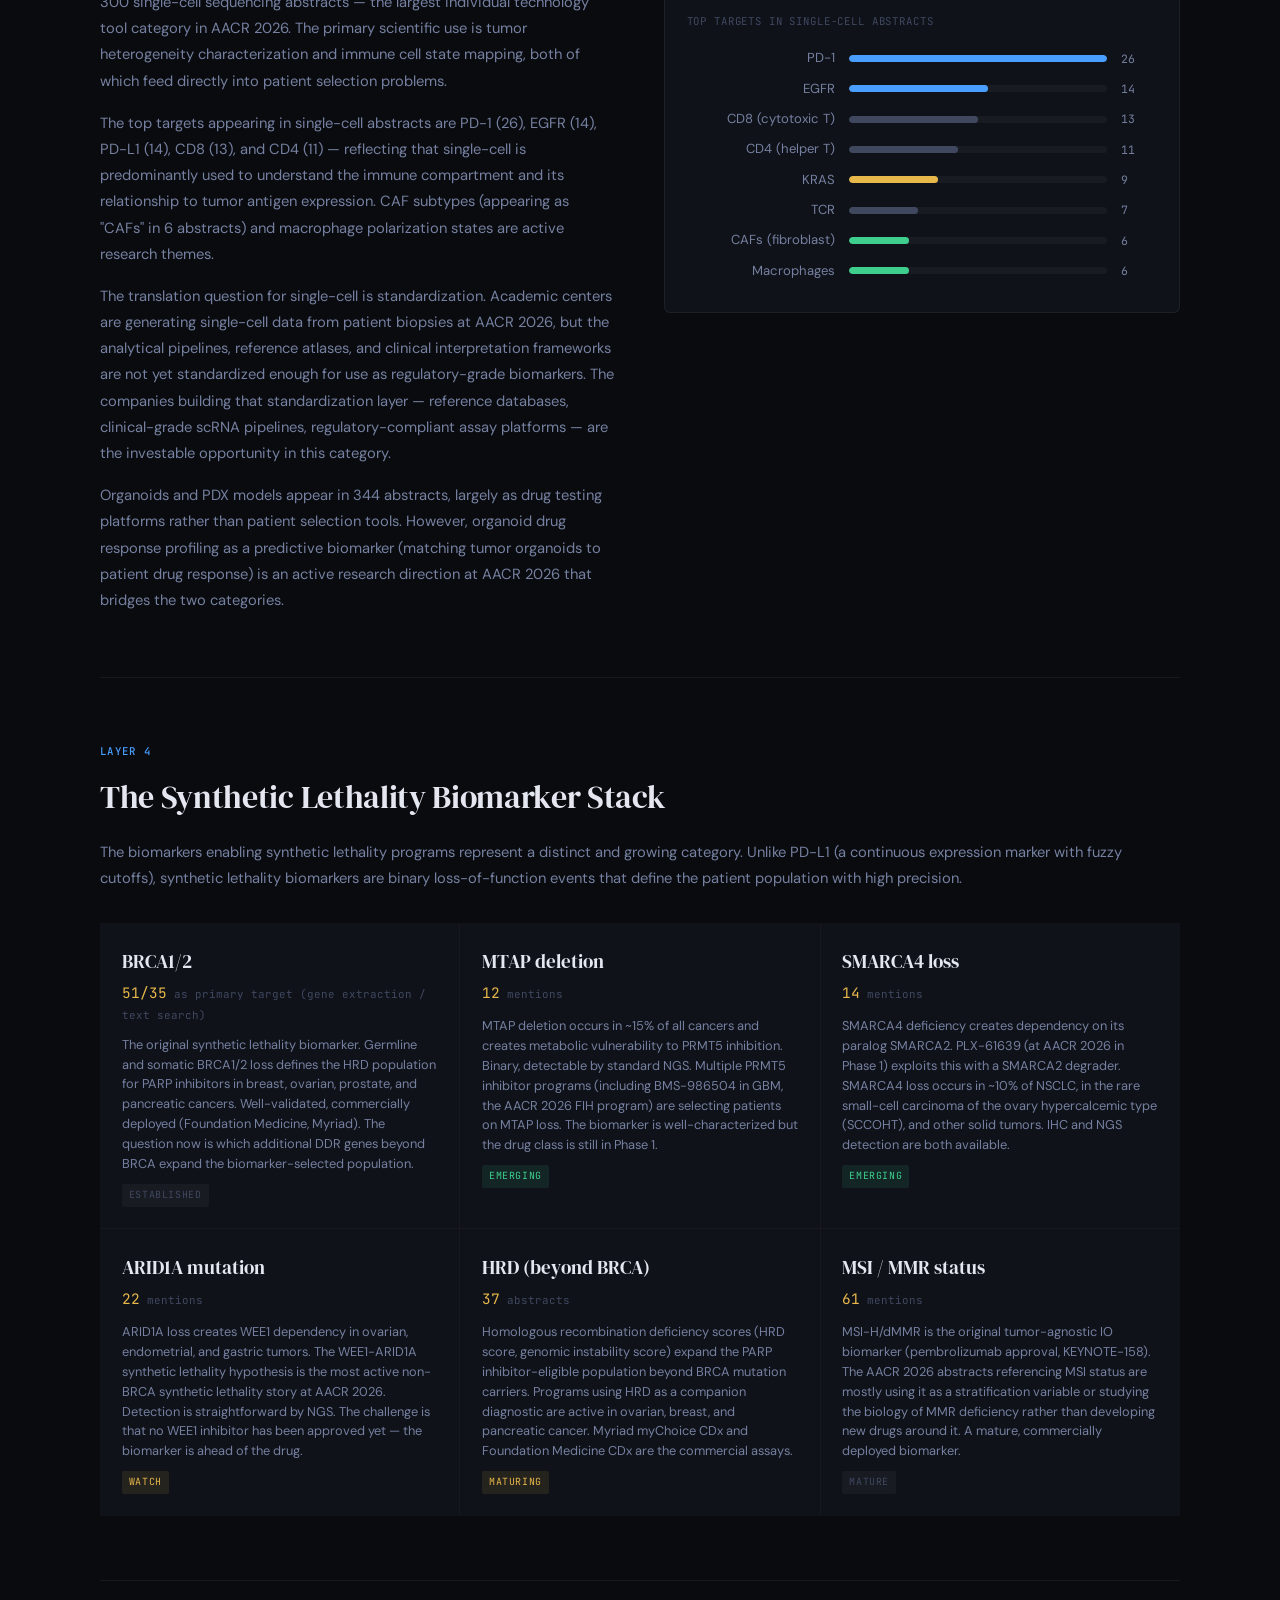
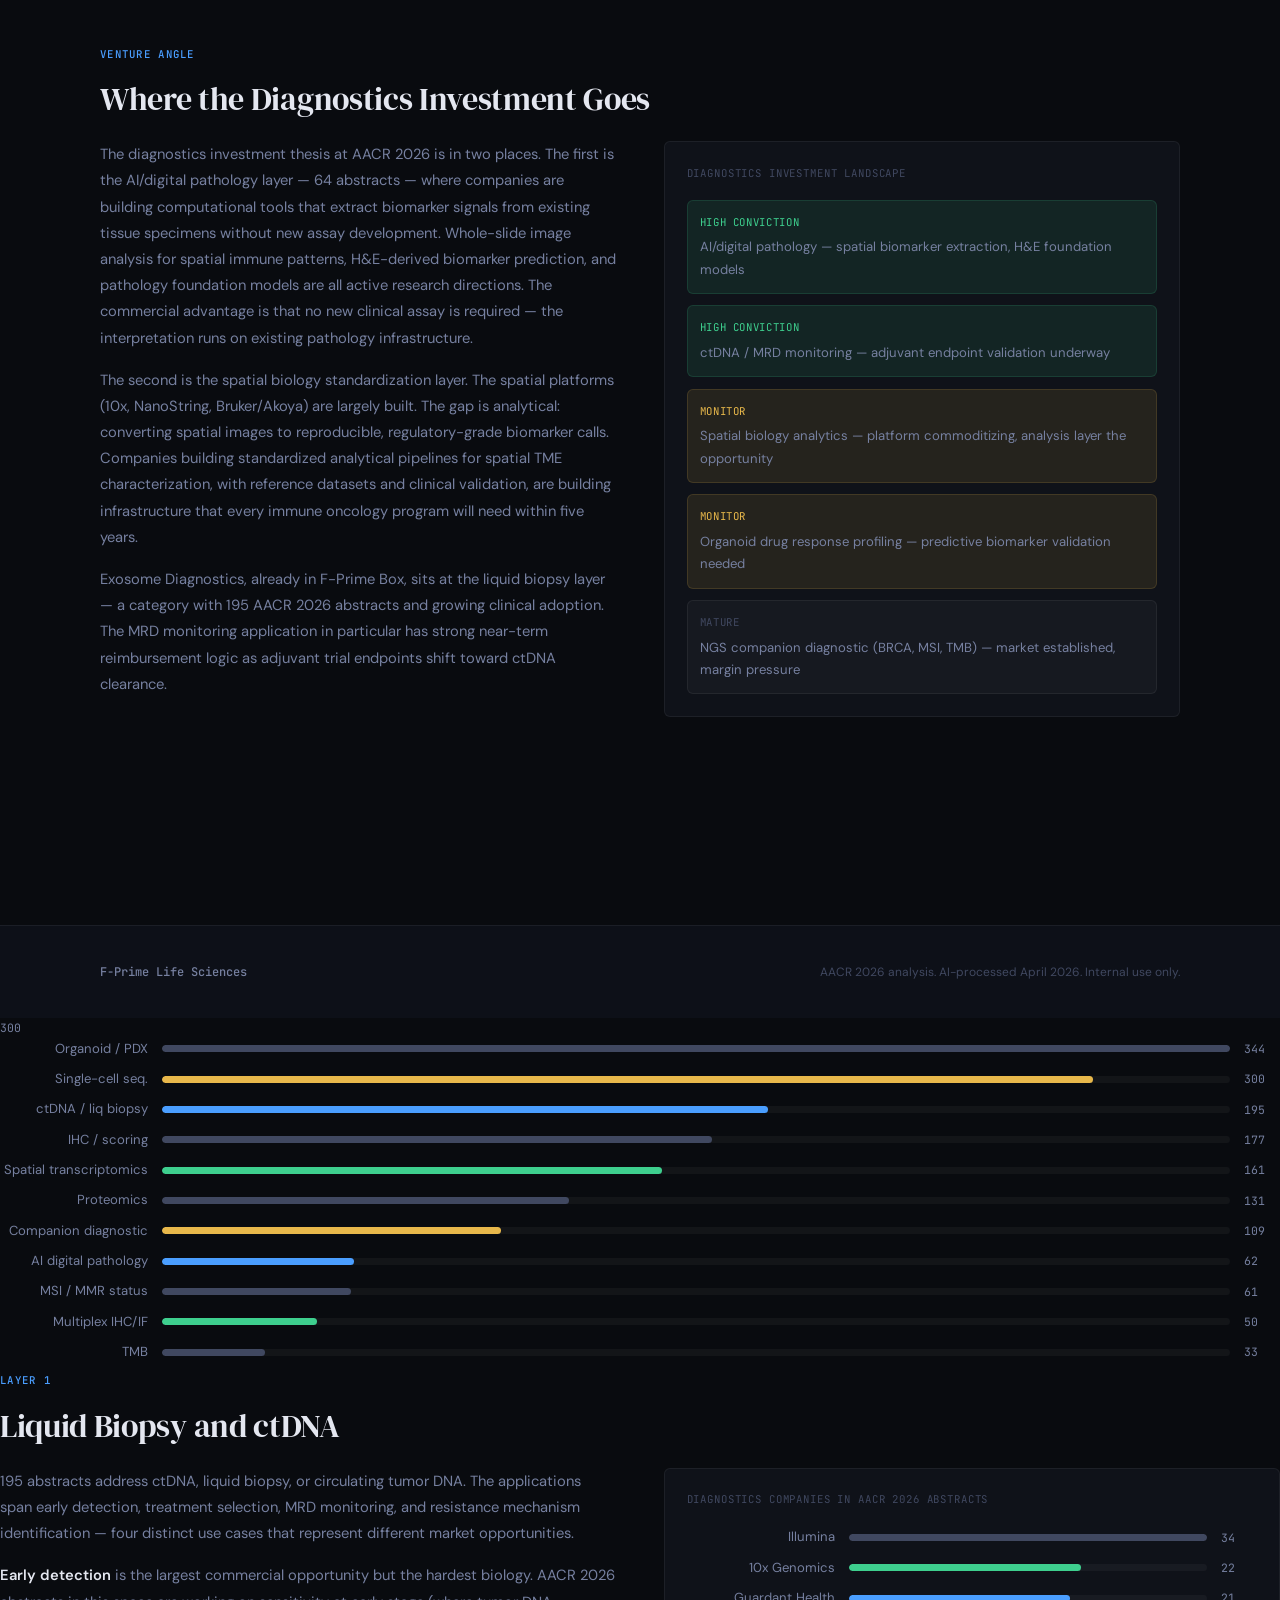
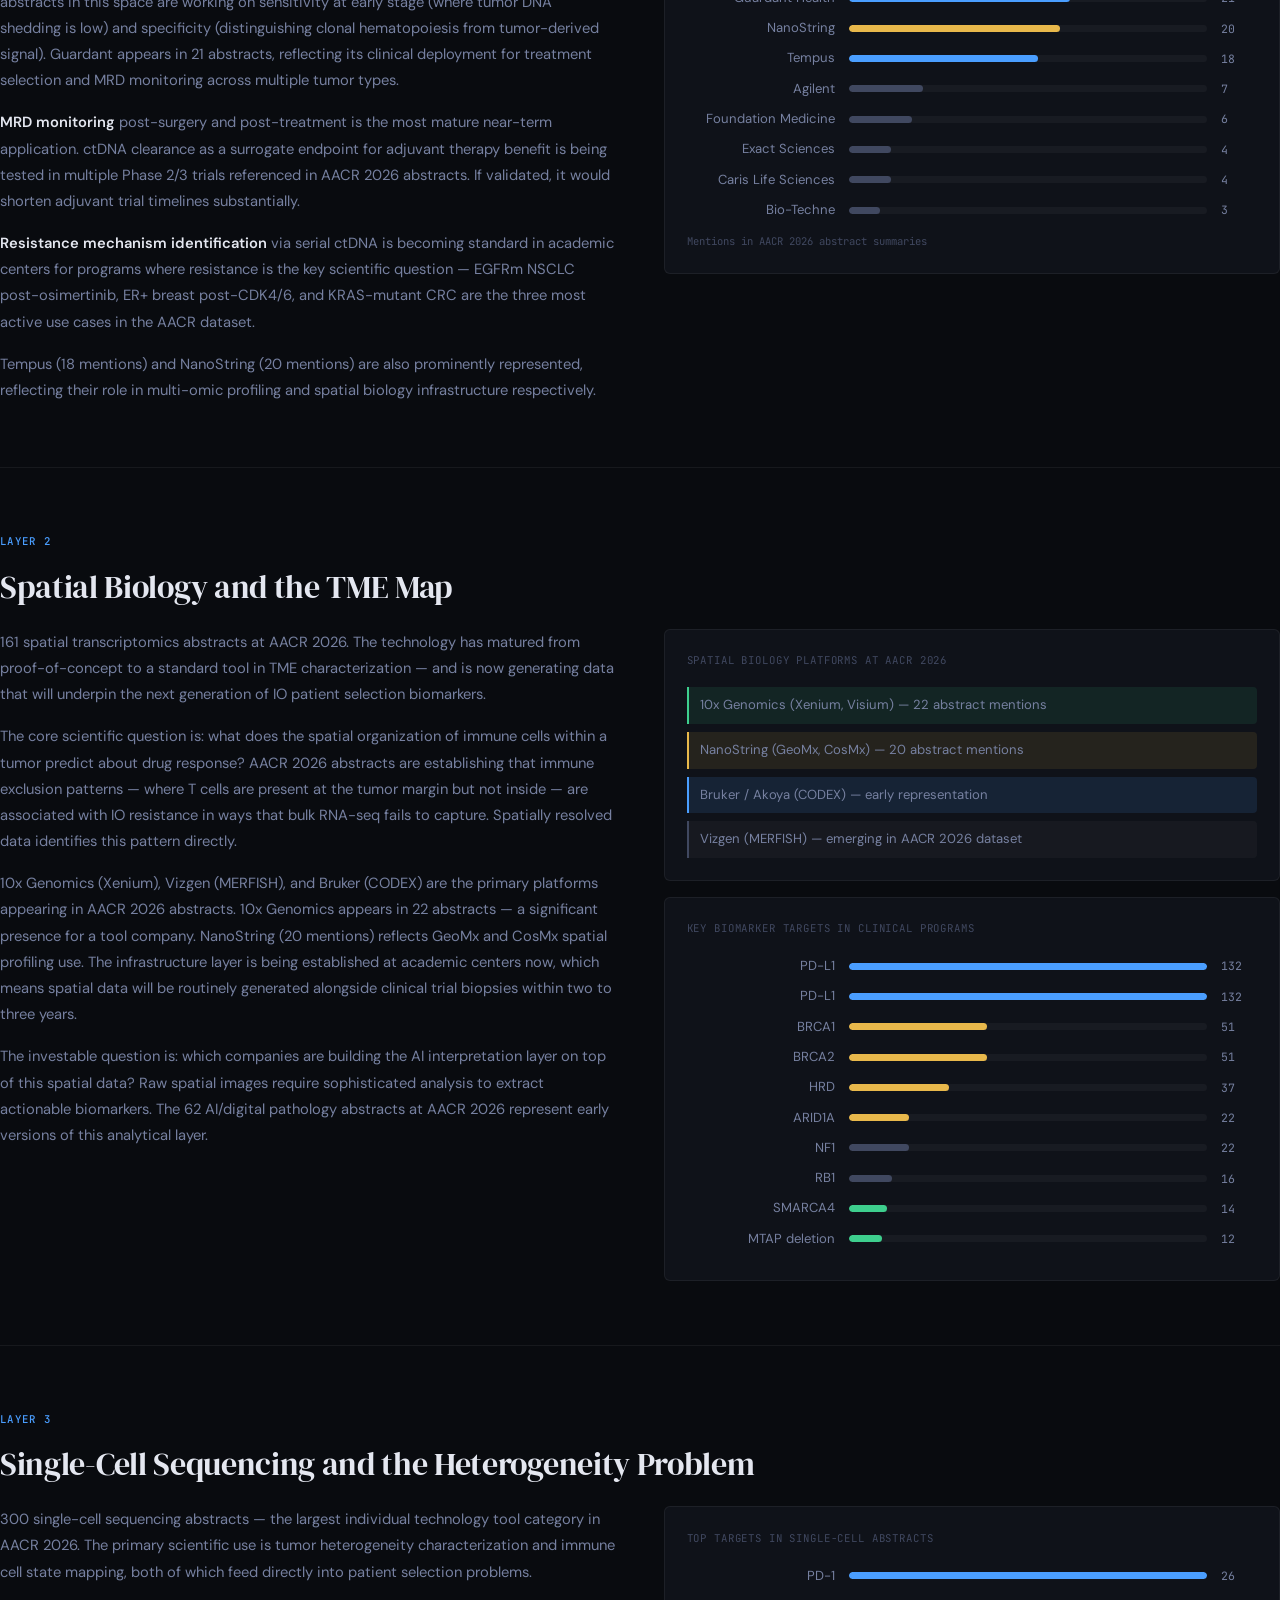
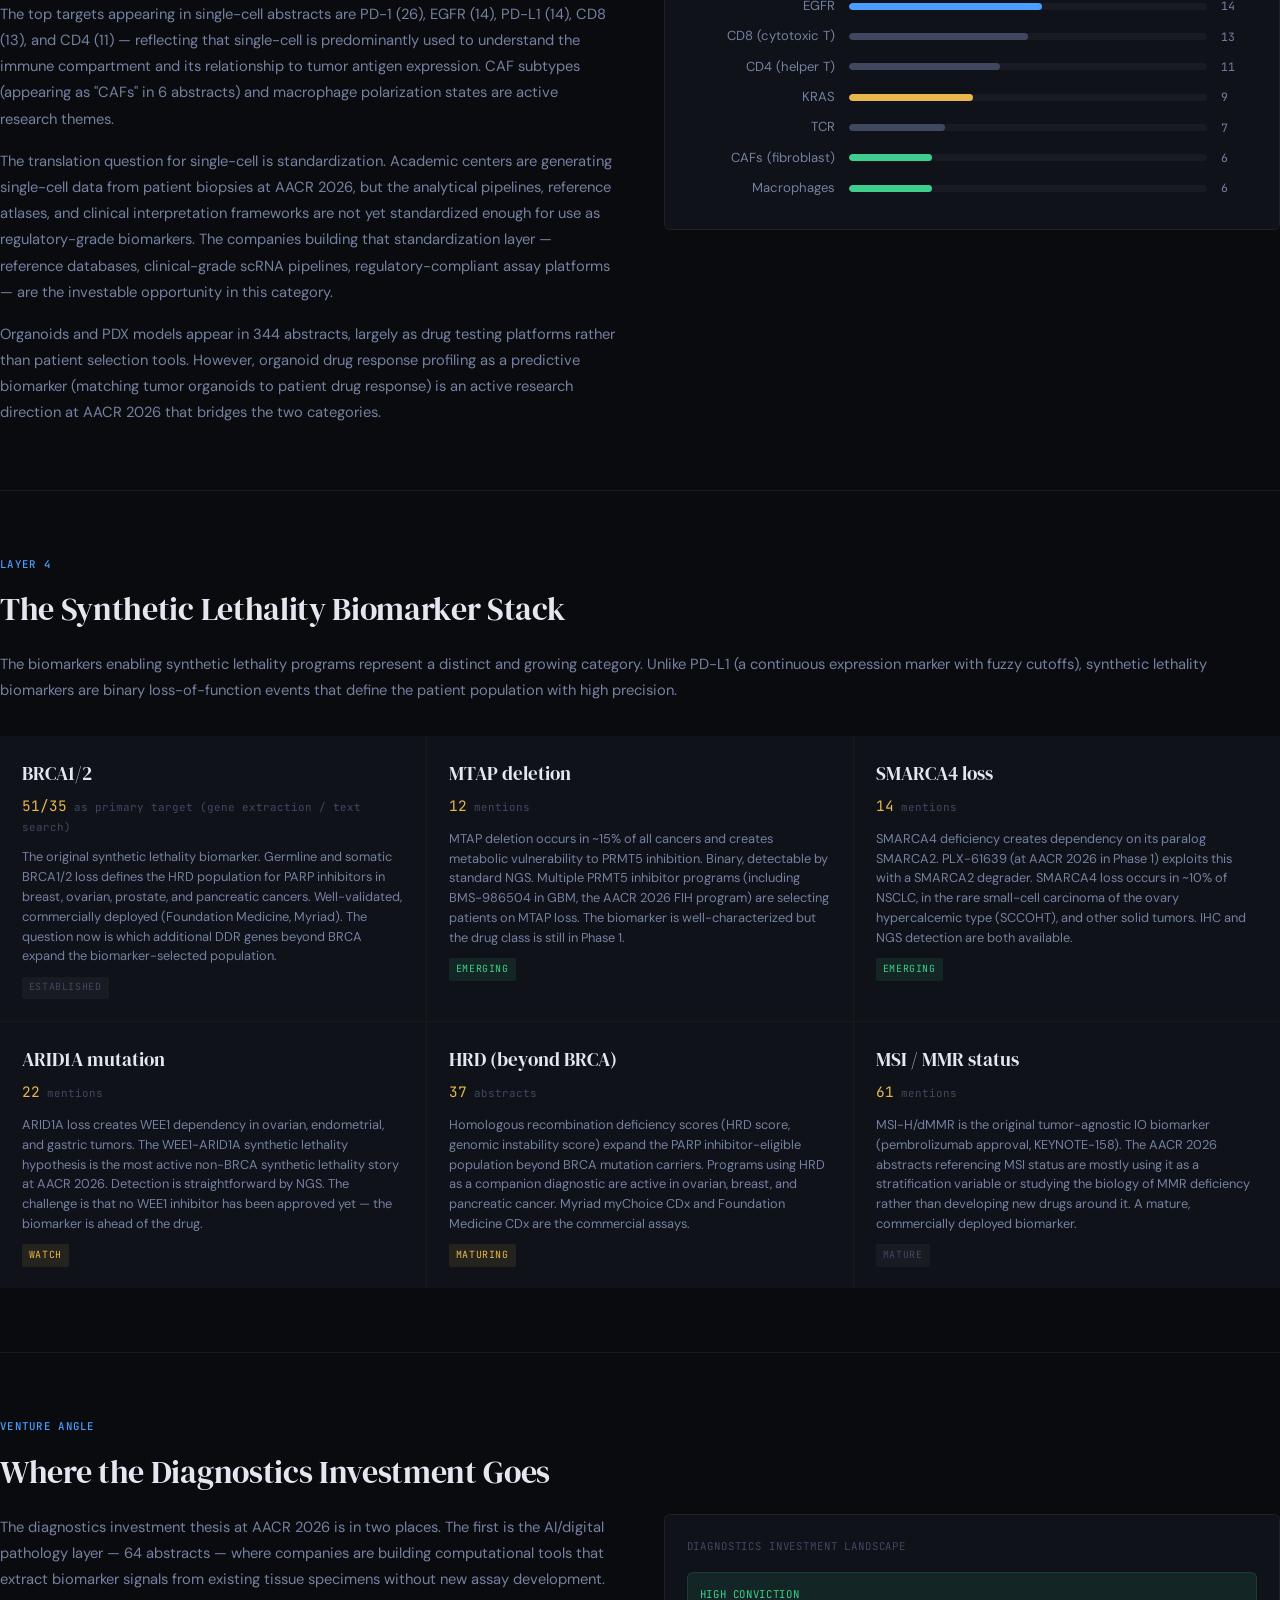
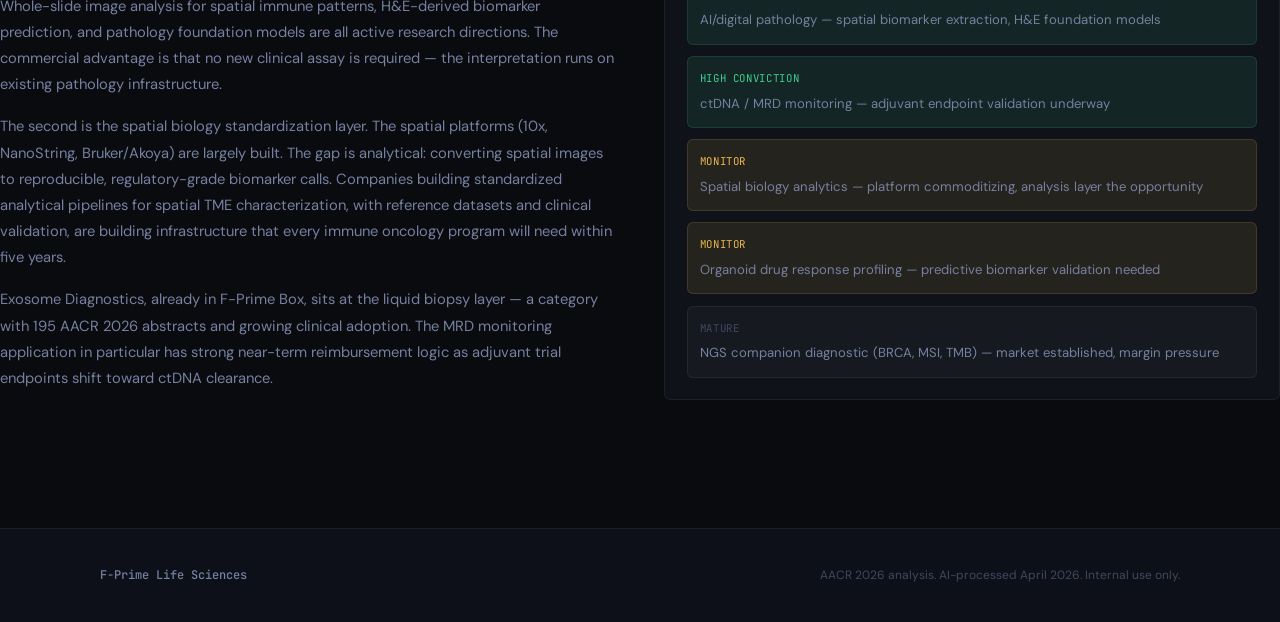
==== commit 6e8074dd: "internal fact checking with agentic systems" ====
--- a/biomarkers.html
+++ b/biomarkers.html
@@ -37,7 +37,7 @@
       <div class="prose">
         <p>Every practice-changing targeted therapy of the past decade has depended on a companion diagnostic or biomarker enrichment strategy. KEYNOTE-024 worked because of PD-L1 TPS 50%+ selection. PARP inhibitors work in HRD-selected patients. T-DXd in HER2-low created an entirely new IHC scoring category. The drug and the diagnostic are inseparable — and AACR 2026 is where the next generation of both are being developed simultaneously.</p>
         <p>Biomarker research at AACR 2026 spans a spectrum from fundamental discovery (single-cell sequencing to understand tumor heterogeneity) through translational tools (spatial biology to map the TME) to clinical instruments (ctDNA for early detection and MRD monitoring). Each layer feeds the next.</p>
-        <p>The volume is substantial. 300 single-cell sequencing abstracts. 195 ctDNA and liquid biopsy abstracts. 159 spatial transcriptomics abstracts. 131 proteomics abstracts. 109 companion diagnostic or biomarker-selected program abstracts. 62 AI/digital pathology abstracts. These are not incidental mentions — they represent dedicated research programs building the infrastructure on which the next decade of oncology will run.</p>
+        <p>The volume is substantial. 300 single-cell sequencing abstracts. 195 ctDNA and liquid biopsy abstracts. 161 spatial transcriptomics abstracts. 131 proteomics abstracts. 109 companion diagnostic or biomarker-selected program abstracts. 62 AI/digital pathology abstracts. These are not incidental mentions — they represent dedicated research programs building the infrastructure on which the next decade of oncology will run.</p>
         <div class="callout callout-gold">
           <p><strong>Investment framing:</strong> Diagnostics and biomarker companies are often undervalued relative to drug companies, but their commercial leverage is high — every approved targeted therapy requires a companion diagnostic or patient selection tool, and those tools travel with the drug for its entire commercial life. Exosome Diagnostics, already in F-Prime Box, sits directly in this category.</p>
         </div>
@@ -45,8 +45,7 @@
       <div>
         <div class="chart-box">
           <div class="chart-title">Biomarker Research Volume at AACR 2026</div>
-          <div class="bar-row" style="margin-top:0.5rem"><div class="bar-label">Single-cell seq.</div><div class="bar-track"><div class="bar-fill bar-fill--gold" style="width:87.2%"></div></div><div class="bar-value">300</div></div>
-          <div class="bar-row"><div class="bar-label">Organoid / PDX</div><div class="bar-track"><div class="bar-fill bar-fill--dim" style="width:100.0%"></div></div><div class="bar-value">344</div></div>
+          <div class="bar-row" style="margin-top:0.5rem"><div class="bar-label">Organoid / PDX</div><div class="bar-track"><div class="bar-fill bar-fill--dim" style="width:100.0%"></div></div><div class="bar-value">344</div></div>
           <div class="bar-row"><div class="bar-label">Single-cell seq.</div><div class="bar-track"><div class="bar-fill bar-fill--gold" style="width:87.2%"></div></div><div class="bar-value">300</div></div>
           <div class="bar-row"><div class="bar-label">ctDNA / liq biopsy</div><div class="bar-track"><div class="bar-fill" style="width:56.7%"></div></div><div class="bar-value">195</div></div>
           <div class="bar-row"><div class="bar-label">IHC / scoring</div><div class="bar-track"><div class="bar-fill bar-fill--dim" style="width:51.5%"></div></div><div class="bar-value">177</div></div>
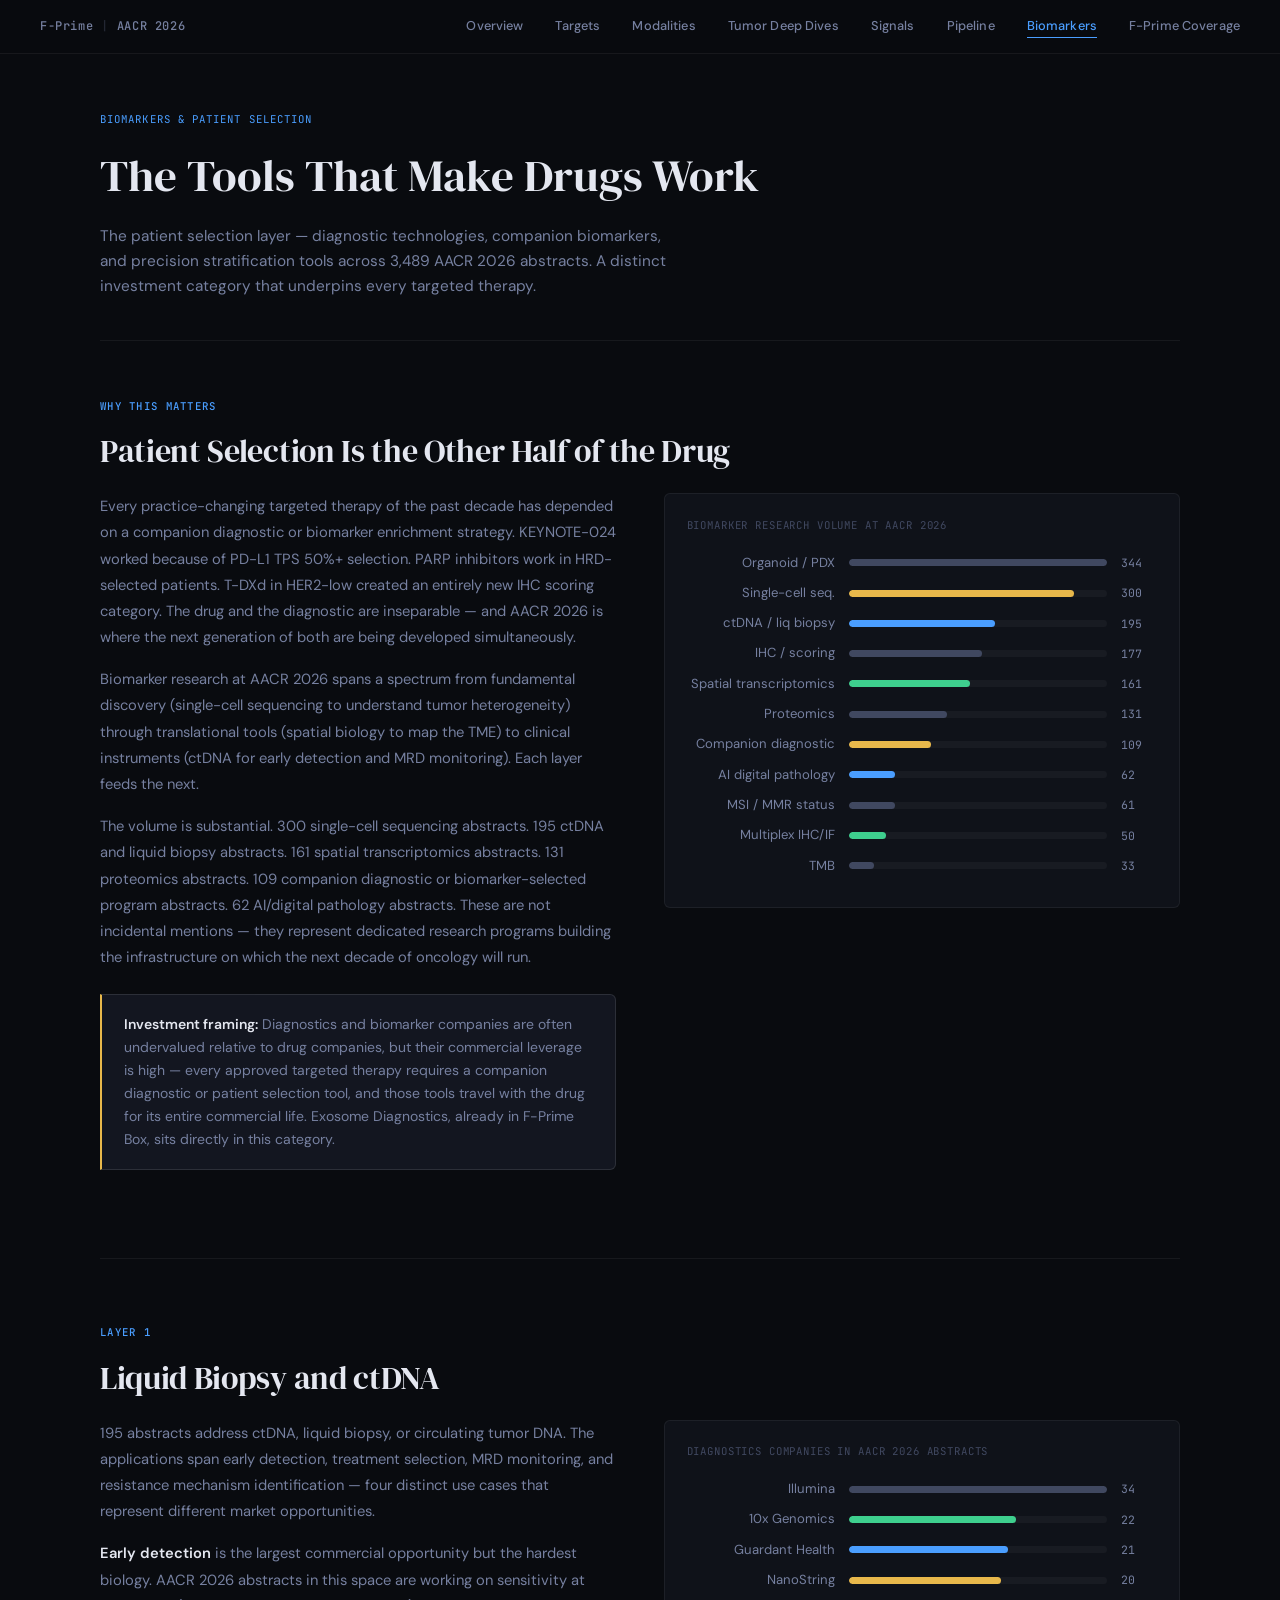
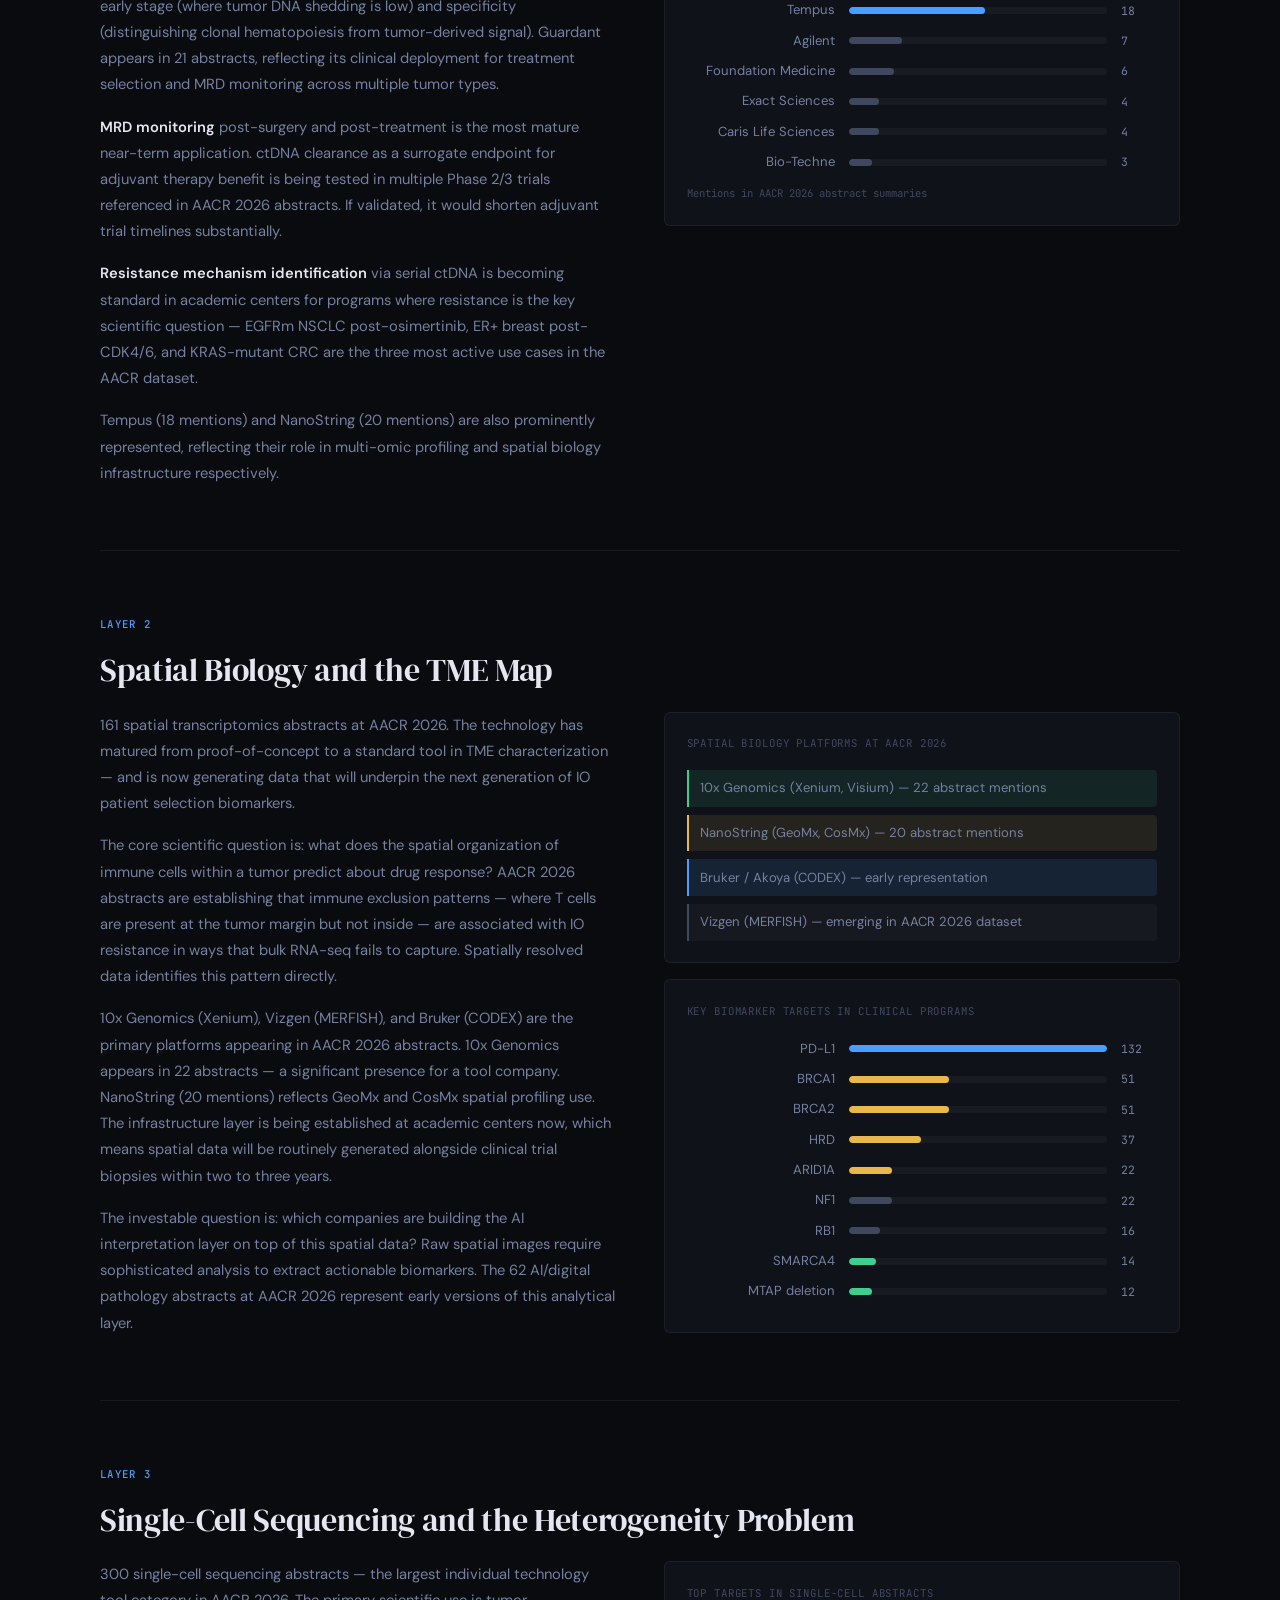
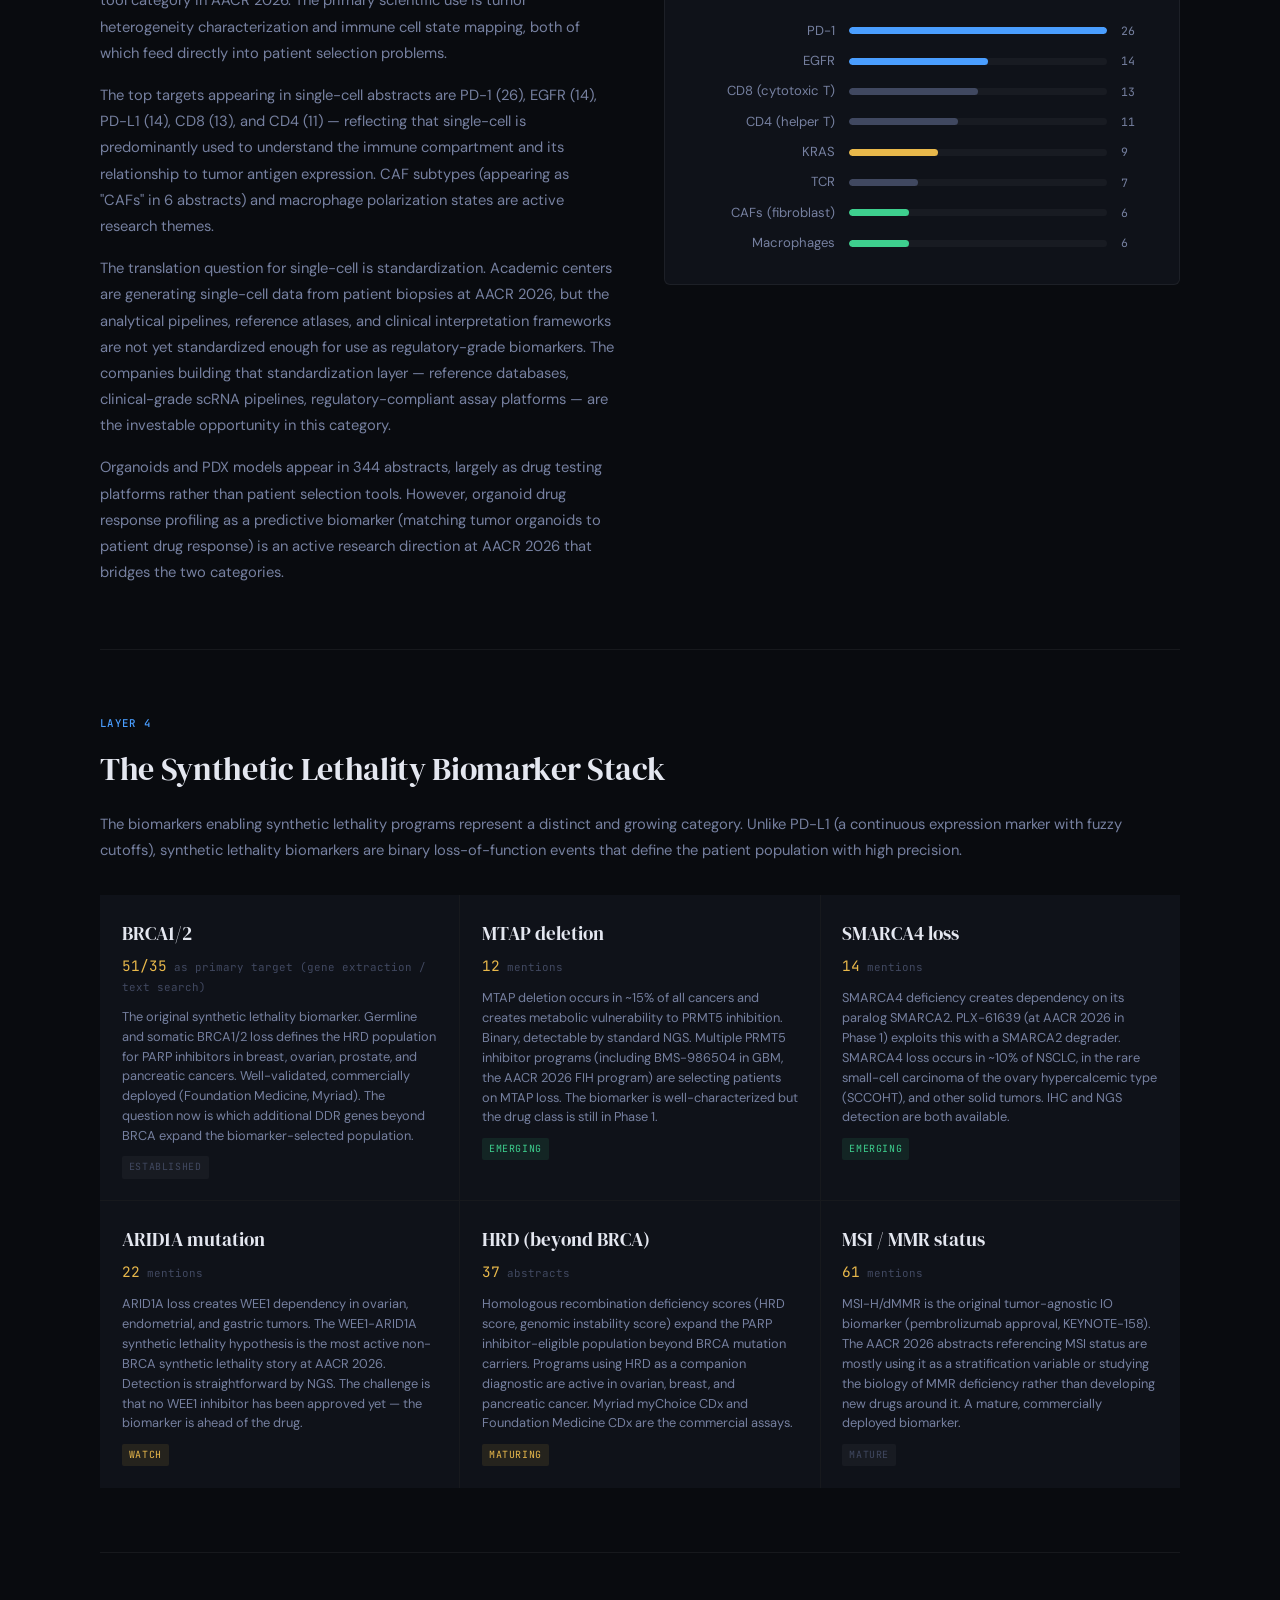
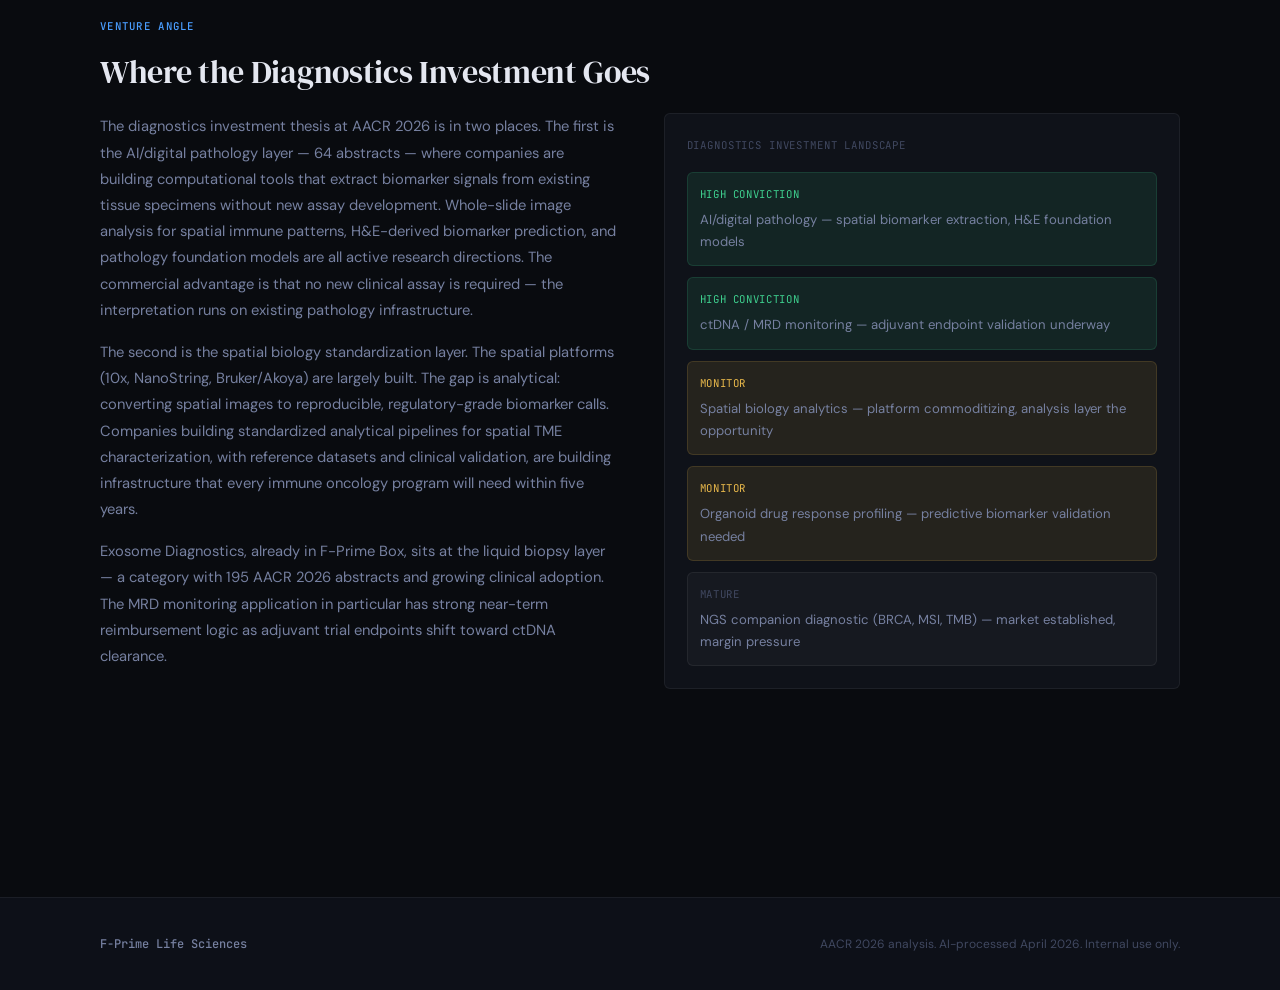
==== commit 1bcca19f: "QA corrections: remove duplicate PD-L1 row, update program count, clarify data source" ====
--- a/biomarkers.html
+++ b/biomarkers.html
@@ -112,7 +112,6 @@
         <div class="chart-box">
           <div class="chart-title">Key Biomarker Targets in Clinical Programs</div>
           <div class="bar-row" style="margin-top:0.5rem"><div class="bar-label">PD-L1</div><div class="bar-track"><div class="bar-fill" style="width:100%"></div></div><div class="bar-value">132</div></div>
-          <div class="bar-row"><div class="bar-label">PD-L1</div><div class="bar-track"><div class="bar-fill" style="width:100.0%"></div></div><div class="bar-value">132</div></div>
           <div class="bar-row"><div class="bar-label">BRCA1</div><div class="bar-track"><div class="bar-fill bar-fill--gold" style="width:38.6%"></div></div><div class="bar-value">51</div></div>
           <div class="bar-row"><div class="bar-label">BRCA2</div><div class="bar-track"><div class="bar-fill bar-fill--gold" style="width:38.6%"></div></div><div class="bar-value">51</div></div>
           <div class="bar-row"><div class="bar-label">HRD</div><div class="bar-track"><div class="bar-fill bar-fill--gold" style="width:28.0%"></div></div><div class="bar-value">37</div></div>
@@ -239,199 +238,4 @@
   </div>
 </footer>
 </body>
-</html><div class="bar-value">300</div></div>
-          <div class="bar-row"><div class="bar-label">Organoid / PDX</div><div class="bar-track"><div class="bar-fill bar-fill--dim" style="width:100.0%"></div></div><div class="bar-value">344</div></div>
-          <div class="bar-row"><div class="bar-label">Single-cell seq.</div><div class="bar-track"><div class="bar-fill bar-fill--gold" style="width:87.2%"></div></div><div class="bar-value">300</div></div>
-          <div class="bar-row"><div class="bar-label">ctDNA / liq biopsy</div><div class="bar-track"><div class="bar-fill" style="width:56.7%"></div></div><div class="bar-value">195</div></div>
-          <div class="bar-row"><div class="bar-label">IHC / scoring</div><div class="bar-track"><div class="bar-fill bar-fill--dim" style="width:51.5%"></div></div><div class="bar-value">177</div></div>
-          <div class="bar-row"><div class="bar-label">Spatial transcriptomics</div><div class="bar-track"><div class="bar-fill bar-fill--green" style="width:46.8%"></div></div><div class="bar-value">161</div></div>
-          <div class="bar-row"><div class="bar-label">Proteomics</div><div class="bar-track"><div class="bar-fill bar-fill--dim" style="width:38.1%"></div></div><div class="bar-value">131</div></div>
-          <div class="bar-row"><div class="bar-label">Companion diagnostic</div><div class="bar-track"><div class="bar-fill bar-fill--gold" style="width:31.7%"></div></div><div class="bar-value">109</div></div>
-          <div class="bar-row"><div class="bar-label">AI digital pathology</div><div class="bar-track"><div class="bar-fill" style="width:18.0%"></div></div><div class="bar-value">62</div></div>
-          <div class="bar-row"><div class="bar-label">MSI / MMR status</div><div class="bar-track"><div class="bar-fill bar-fill--dim" style="width:17.7%"></div></div><div class="bar-value">61</div></div>
-          <div class="bar-row"><div class="bar-label">Multiplex IHC/IF</div><div class="bar-track"><div class="bar-fill bar-fill--green" style="width:14.5%"></div></div><div class="bar-value">50</div></div>
-          <div class="bar-row"><div class="bar-label">TMB</div><div class="bar-track"><div class="bar-fill bar-fill--dim" style="width:9.6%"></div></div><div class="bar-value">33</div></div>
-        </div>
-      </div>
-    </div>
-  </section>
-  <section class="content-section">
-    <div class="section-label">Layer 1</div>
-    <h2 class="section-title">Liquid Biopsy and ctDNA</h2>
-    <div class="two-col">
-      <div class="prose">
-        <p>195 abstracts address ctDNA, liquid biopsy, or circulating tumor DNA. The applications span early detection, treatment selection, MRD monitoring, and resistance mechanism identification — four distinct use cases that represent different market opportunities.</p>
-        <p><strong>Early detection</strong> is the largest commercial opportunity but the hardest biology. AACR 2026 abstracts in this space are working on sensitivity at early stage (where tumor DNA shedding is low) and specificity (distinguishing clonal hematopoiesis from tumor-derived signal). Guardant appears in 21 abstracts, reflecting its clinical deployment for treatment selection and MRD monitoring across multiple tumor types.</p>
-        <p><strong>MRD monitoring</strong> post-surgery and post-treatment is the most mature near-term application. ctDNA clearance as a surrogate endpoint for adjuvant therapy benefit is being tested in multiple Phase 2/3 trials referenced in AACR 2026 abstracts. If validated, it would shorten adjuvant trial timelines substantially.</p>
-        <p><strong>Resistance mechanism identification</strong> via serial ctDNA is becoming standard in academic centers for programs where resistance is the key scientific question — EGFRm NSCLC post-osimertinib, ER+ breast post-CDK4/6, and KRAS-mutant CRC are the three most active use cases in the AACR dataset.</p>
-        <p>Tempus (18 mentions) and NanoString (20 mentions) are also prominently represented, reflecting their role in multi-omic profiling and spatial biology infrastructure respectively.</p>
-      </div>
-      <div>
-        <div class="chart-box" style="margin-bottom:1rem">
-          <div class="chart-title">Diagnostics Companies in AACR 2026 Abstracts</div>
-          <div class="bar-row" style="margin-top:0.5rem"><div class="bar-label">Illumina</div><div class="bar-track"><div class="bar-fill bar-fill--dim" style="width:100%"></div></div><div class="bar-value">34</div></div>
-          <div class="bar-row"><div class="bar-label">10x Genomics</div><div class="bar-track"><div class="bar-fill bar-fill--green" style="width:64.7%"></div></div><div class="bar-value">22</div></div>
-          <div class="bar-row"><div class="bar-label">Guardant Health</div><div class="bar-track"><div class="bar-fill" style="width:61.8%"></div></div><div class="bar-value">21</div></div>
-          <div class="bar-row"><div class="bar-label">NanoString</div><div class="bar-track"><div class="bar-fill bar-fill--gold" style="width:58.8%"></div></div><div class="bar-value">20</div></div>
-          <div class="bar-row"><div class="bar-label">Tempus</div><div class="bar-track"><div class="bar-fill" style="width:52.9%"></div></div><div class="bar-value">18</div></div>
-          <div class="bar-row"><div class="bar-label">Agilent</div><div class="bar-track"><div class="bar-fill bar-fill--dim" style="width:20.6%"></div></div><div class="bar-value">7</div></div>
-          <div class="bar-row"><div class="bar-label">Foundation Medicine</div><div class="bar-track"><div class="bar-fill bar-fill--dim" style="width:17.6%"></div></div><div class="bar-value">6</div></div>
-          <div class="bar-row"><div class="bar-label">Exact Sciences</div><div class="bar-track"><div class="bar-fill bar-fill--dim" style="width:11.8%"></div></div><div class="bar-value">4</div></div>
-          <div class="bar-row"><div class="bar-label">Caris Life Sciences</div><div class="bar-track"><div class="bar-fill bar-fill--dim" style="width:11.8%"></div></div><div class="bar-value">4</div></div>
-          <div class="bar-row"><div class="bar-label">Bio-Techne</div><div class="bar-track"><div class="bar-fill bar-fill--dim" style="width:8.8%"></div></div><div class="bar-value">3</div></div>
-          <div style="margin-top:0.75rem;font-family:var(--font-mono);font-size:0.66rem;color:var(--text-dim)">Mentions in AACR 2026 abstract summaries</div>
-        </div>
-      </div>
-    </div>
-  </section>
-  <section class="content-section">
-    <div class="section-label">Layer 2</div>
-    <h2 class="section-title">Spatial Biology and the TME Map</h2>
-    <div class="two-col">
-      <div class="prose">
-        <p>161 spatial transcriptomics abstracts at AACR 2026. The technology has matured from proof-of-concept to a standard tool in TME characterization — and is now generating data that will underpin the next generation of IO patient selection biomarkers.</p>
-        <p>The core scientific question is: what does the spatial organization of immune cells within a tumor predict about drug response? AACR 2026 abstracts are establishing that immune exclusion patterns — where T cells are present at the tumor margin but not inside — are associated with IO resistance in ways that bulk RNA-seq fails to capture. Spatially resolved data identifies this pattern directly.</p>
-        <p>10x Genomics (Xenium), Vizgen (MERFISH), and Bruker (CODEX) are the primary platforms appearing in AACR 2026 abstracts. 10x Genomics appears in 22 abstracts — a significant presence for a tool company. NanoString (20 mentions) reflects GeoMx and CosMx spatial profiling use. The infrastructure layer is being established at academic centers now, which means spatial data will be routinely generated alongside clinical trial biopsies within two to three years.</p>
-        <p>The investable question is: which companies are building the AI interpretation layer on top of this spatial data? Raw spatial images require sophisticated analysis to extract actionable biomarkers. The 62 AI/digital pathology abstracts at AACR 2026 represent early versions of this analytical layer.</p>
-      </div>
-      <div>
-        <div class="chart-box" style="margin-bottom:1rem">
-          <div class="chart-title">Spatial Biology Platforms at AACR 2026</div>
-          <div style="display:flex;flex-direction:column;gap:0.5rem;margin-top:0.5rem">
-            <div style="font-size:0.82rem;color:var(--text-muted);padding:0.45rem 0.7rem;background:var(--green-dim);border-left:2px solid var(--green);border-radius:0 4px 4px 0">10x Genomics (Xenium, Visium) — 22 abstract mentions</div>
-            <div style="font-size:0.82rem;color:var(--text-muted);padding:0.45rem 0.7rem;background:var(--gold-dim);border-left:2px solid var(--gold);border-radius:0 4px 4px 0">NanoString (GeoMx, CosMx) — 20 abstract mentions</div>
-            <div style="font-size:0.82rem;color:var(--text-muted);padding:0.45rem 0.7rem;background:var(--blue-dim);border-left:2px solid var(--blue);border-radius:0 4px 4px 0">Bruker / Akoya (CODEX) — early representation</div>
-            <div style="font-size:0.82rem;color:var(--text-muted);padding:0.45rem 0.7rem;background:rgba(255,255,255,0.03);border-left:2px solid var(--text-dim);border-radius:0 4px 4px 0">Vizgen (MERFISH) — emerging in AACR 2026 dataset</div>
-          </div>
-        </div>
-        <div class="chart-box">
-          <div class="chart-title">Key Biomarker Targets in Clinical Programs</div>
-          <div class="bar-row" style="margin-top:0.5rem"><div class="bar-label">PD-L1</div><div class="bar-track"><div class="bar-fill" style="width:100%"></div></div><div class="bar-value">132</div></div>
-          <div class="bar-row"><div class="bar-label">PD-L1</div><div class="bar-track"><div class="bar-fill" style="width:100.0%"></div></div><div class="bar-value">132</div></div>
-          <div class="bar-row"><div class="bar-label">BRCA1</div><div class="bar-track"><div class="bar-fill bar-fill--gold" style="width:38.6%"></div></div><div class="bar-value">51</div></div>
-          <div class="bar-row"><div class="bar-label">BRCA2</div><div class="bar-track"><div class="bar-fill bar-fill--gold" style="width:38.6%"></div></div><div class="bar-value">51</div></div>
-          <div class="bar-row"><div class="bar-label">HRD</div><div class="bar-track"><div class="bar-fill bar-fill--gold" style="width:28.0%"></div></div><div class="bar-value">37</div></div>
-          <div class="bar-row"><div class="bar-label">ARID1A</div><div class="bar-track"><div class="bar-fill bar-fill--gold" style="width:16.7%"></div></div><div class="bar-value">22</div></div>
-          <div class="bar-row"><div class="bar-label">NF1</div><div class="bar-track"><div class="bar-fill bar-fill--dim" style="width:16.7%"></div></div><div class="bar-value">22</div></div>
-          <div class="bar-row"><div class="bar-label">RB1</div><div class="bar-track"><div class="bar-fill bar-fill--dim" style="width:12.1%"></div></div><div class="bar-value">16</div></div>
-          <div class="bar-row"><div class="bar-label">SMARCA4</div><div class="bar-track"><div class="bar-fill bar-fill--green" style="width:10.6%"></div></div><div class="bar-value">14</div></div>
-          <div class="bar-row"><div class="bar-label">MTAP deletion</div><div class="bar-track"><div class="bar-fill bar-fill--green" style="width:9.1%"></div></div><div class="bar-value">12</div></div>
-        </div>
-      </div>
-    </div>
-  </section>
-  <section class="content-section">
-    <div class="section-label">Layer 3</div>
-    <h2 class="section-title">Single-Cell Sequencing and the Heterogeneity Problem</h2>
-    <div class="two-col">
-      <div class="prose">
-        <p>300 single-cell sequencing abstracts — the largest individual technology tool category in AACR 2026. The primary scientific use is tumor heterogeneity characterization and immune cell state mapping, both of which feed directly into patient selection problems.</p>
-        <p>The top targets appearing in single-cell abstracts are PD-1 (26), EGFR (14), PD-L1 (14), CD8 (13), and CD4 (11) — reflecting that single-cell is predominantly used to understand the immune compartment and its relationship to tumor antigen expression. CAF subtypes (appearing as "CAFs" in 6 abstracts) and macrophage polarization states are active research themes.</p>
-        <p>The translation question for single-cell is standardization. Academic centers are generating single-cell data from patient biopsies at AACR 2026, but the analytical pipelines, reference atlases, and clinical interpretation frameworks are not yet standardized enough for use as regulatory-grade biomarkers. The companies building that standardization layer — reference databases, clinical-grade scRNA pipelines, regulatory-compliant assay platforms — are the investable opportunity in this category.</p>
-        <p>Organoids and PDX models appear in 344 abstracts, largely as drug testing platforms rather than patient selection tools. However, organoid drug response profiling as a predictive biomarker (matching tumor organoids to patient drug response) is an active research direction at AACR 2026 that bridges the two categories.</p>
-      </div>
-      <div>
-        <div class="chart-box" style="margin-bottom:1rem">
-          <div class="chart-title">Top Targets in Single-Cell Abstracts</div>
-          <div class="bar-row" style="margin-top:0.5rem"><div class="bar-label">PD-1</div><div class="bar-track"><div class="bar-fill" style="width:100%"></div></div><div class="bar-value">26</div></div>
-          <div class="bar-row"><div class="bar-label">EGFR</div><div class="bar-track"><div class="bar-fill" style="width:53.8%"></div></div><div class="bar-value">14</div></div>
-                    <div class="bar-row"><div class="bar-label">CD8 (cytotoxic T)</div><div class="bar-track"><div class="bar-fill bar-fill--dim" style="width:50%"></div></div><div class="bar-value">13</div></div>
-          <div class="bar-row"><div class="bar-label">CD4 (helper T)</div><div class="bar-track"><div class="bar-fill bar-fill--dim" style="width:42.3%"></div></div><div class="bar-value">11</div></div>
-          <div class="bar-row"><div class="bar-label">KRAS</div><div class="bar-track"><div class="bar-fill bar-fill--gold" style="width:34.6%"></div></div><div class="bar-value">9</div></div>
-          <div class="bar-row"><div class="bar-label">TCR</div><div class="bar-track"><div class="bar-fill bar-fill--dim" style="width:26.9%"></div></div><div class="bar-value">7</div></div>
-          <div class="bar-row"><div class="bar-label">CAFs (fibroblast)</div><div class="bar-track"><div class="bar-fill bar-fill--green" style="width:23.1%"></div></div><div class="bar-value">6</div></div>
-          <div class="bar-row"><div class="bar-label">Macrophages</div><div class="bar-track"><div class="bar-fill bar-fill--green" style="width:23.1%"></div></div><div class="bar-value">6</div></div>
-        </div>
-      </div>
-    </div>
-  </section>
-  <section class="content-section">
-    <div class="section-label">Layer 4</div>
-    <h2 class="section-title">The Synthetic Lethality Biomarker Stack</h2>
-    <p class="prose" style="margin-bottom:2rem">The biomarkers enabling synthetic lethality programs represent a distinct and growing category. Unlike PD-L1 (a continuous expression marker with fuzzy cutoffs), synthetic lethality biomarkers are binary loss-of-function events that define the patient population with high precision.</p>
-    <div class="target-grid">
-      <div class="target-card">
-        <div class="tc-name">BRCA1/2</div>
-        <div class="tc-count"><span>51/35</span> as primary target (gene extraction / text search)</div>
-        <div class="tc-desc">The original synthetic lethality biomarker. Germline and somatic BRCA1/2 loss defines the HRD population for PARP inhibitors in breast, ovarian, prostate, and pancreatic cancers. Well-validated, commercially deployed (Foundation Medicine, Myriad). The question now is which additional DDR genes beyond BRCA expand the biomarker-selected population.</div>
-        <span class="tc-badge badge--dim">ESTABLISHED</span>
-      </div>
-      <div class="target-card">
-        <div class="tc-name">MTAP deletion</div>
-        <div class="tc-count"><span>12</span> mentions</div>
-        <div class="tc-desc">MTAP deletion occurs in ~15% of all cancers and creates metabolic vulnerability to PRMT5 inhibition. Binary, detectable by standard NGS. Multiple PRMT5 inhibitor programs (including BMS-986504 in GBM, the AACR 2026 FIH program) are selecting patients on MTAP loss. The biomarker is well-characterized but the drug class is still in Phase 1.</div>
-        <span class="tc-badge badge--green">EMERGING</span>
-      </div>
-      <div class="target-card">
-        <div class="tc-name">SMARCA4 loss</div>
-        <div class="tc-count"><span>14</span> mentions</div>
-        <div class="tc-desc">SMARCA4 deficiency creates dependency on its paralog SMARCA2. PLX-61639 (at AACR 2026 in Phase 1) exploits this with a SMARCA2 degrader. SMARCA4 loss occurs in ~10% of NSCLC, in the rare small-cell carcinoma of the ovary hypercalcemic type (SCCOHT), and other solid tumors. IHC and NGS detection are both available.</div>
-        <span class="tc-badge badge--green">EMERGING</span>
-      </div>
-      <div class="target-card">
-        <div class="tc-name">ARID1A mutation</div>
-        <div class="tc-count"><span>22</span> mentions</div>
-        <div class="tc-desc">ARID1A loss creates WEE1 dependency in ovarian, endometrial, and gastric tumors. The WEE1-ARID1A synthetic lethality hypothesis is the most active non-BRCA synthetic lethality story at AACR 2026. Detection is straightforward by NGS. The challenge is that no WEE1 inhibitor has been approved yet — the biomarker is ahead of the drug.</div>
-        <span class="tc-badge badge--gold">WATCH</span>
-      </div>
-      <div class="target-card">
-        <div class="tc-name">HRD (beyond BRCA)</div>
-        <div class="tc-count"><span>37</span> abstracts</div>
-        <div class="tc-desc">Homologous recombination deficiency scores (HRD score, genomic instability score) expand the PARP inhibitor-eligible population beyond BRCA mutation carriers. Programs using HRD as a companion diagnostic are active in ovarian, breast, and pancreatic cancer. Myriad myChoice CDx and Foundation Medicine CDx are the commercial assays.</div>
-        <span class="tc-badge badge--gold">MATURING</span>
-      </div>
-      <div class="target-card">
-        <div class="tc-name">MSI / MMR status</div>
-        <div class="tc-count"><span>61</span> mentions</div>
-        <div class="tc-desc">MSI-H/dMMR is the original tumor-agnostic IO biomarker (pembrolizumab approval, KEYNOTE-158). The AACR 2026 abstracts referencing MSI status are mostly using it as a stratification variable or studying the biology of MMR deficiency rather than developing new drugs around it. A mature, commercially deployed biomarker.</div>
-        <span class="tc-badge badge--dim">MATURE</span>
-      </div>
-    </div>
-  </section>
-  <section class="content-section" style="border-bottom:none">
-    <div class="section-label">Venture Angle</div>
-    <h2 class="section-title">Where the Diagnostics Investment Goes</h2>
-    <div class="two-col">
-      <div class="prose">
-        <p>The diagnostics investment thesis at AACR 2026 is in two places. The first is the AI/digital pathology layer — 64 abstracts — where companies are building computational tools that extract biomarker signals from existing tissue specimens without new assay development. Whole-slide image analysis for spatial immune patterns, H&E-derived biomarker prediction, and pathology foundation models are all active research directions. The commercial advantage is that no new clinical assay is required — the interpretation runs on existing pathology infrastructure.</p>
-        <p>The second is the spatial biology standardization layer. The spatial platforms (10x, NanoString, Bruker/Akoya) are largely built. The gap is analytical: converting spatial images to reproducible, regulatory-grade biomarker calls. Companies building standardized analytical pipelines for spatial TME characterization, with reference datasets and clinical validation, are building infrastructure that every immune oncology program will need within five years.</p>
-        <p>Exosome Diagnostics, already in F-Prime Box, sits at the liquid biopsy layer — a category with 195 AACR 2026 abstracts and growing clinical adoption. The MRD monitoring application in particular has strong near-term reimbursement logic as adjuvant trial endpoints shift toward ctDNA clearance.</p>
-      </div>
-      <div>
-        <div class="chart-box">
-          <div class="chart-title">Diagnostics Investment Landscape</div>
-          <div style="display:flex;flex-direction:column;gap:0.7rem;margin-top:0.75rem">
-            <div style="padding:0.75rem;background:var(--green-dim);border:1px solid rgba(62,207,142,0.15);border-radius:var(--r)">
-              <div style="font-family:var(--font-mono);font-size:0.67rem;color:var(--green);letter-spacing:0.06em;margin-bottom:0.35rem">HIGH CONVICTION</div>
-              <div style="font-size:0.82rem;color:var(--text-muted)">AI/digital pathology — spatial biomarker extraction, H&E foundation models</div>
-            </div>
-            <div style="padding:0.75rem;background:var(--green-dim);border:1px solid rgba(62,207,142,0.15);border-radius:var(--r)">
-              <div style="font-family:var(--font-mono);font-size:0.67rem;color:var(--green);letter-spacing:0.06em;margin-bottom:0.35rem">HIGH CONVICTION</div>
-              <div style="font-size:0.82rem;color:var(--text-muted)">ctDNA / MRD monitoring — adjuvant endpoint validation underway</div>
-            </div>
-            <div style="padding:0.75rem;background:var(--gold-dim);border:1px solid rgba(232,184,75,0.15);border-radius:var(--r)">
-              <div style="font-family:var(--font-mono);font-size:0.67rem;color:var(--gold);letter-spacing:0.06em;margin-bottom:0.35rem">MONITOR</div>
-              <div style="font-size:0.82rem;color:var(--text-muted)">Spatial biology analytics — platform commoditizing, analysis layer the opportunity</div>
-            </div>
-            <div style="padding:0.75rem;background:var(--gold-dim);border:1px solid rgba(232,184,75,0.15);border-radius:var(--r)">
-              <div style="font-family:var(--font-mono);font-size:0.67rem;color:var(--gold);letter-spacing:0.06em;margin-bottom:0.35rem">MONITOR</div>
-              <div style="font-size:0.82rem;color:var(--text-muted)">Organoid drug response profiling — predictive biomarker validation needed</div>
-            </div>
-            <div style="padding:0.75rem;background:rgba(255,255,255,0.03);border:1px solid var(--border);border-radius:var(--r)">
-              <div style="font-family:var(--font-mono);font-size:0.67rem;color:var(--text-dim);letter-spacing:0.06em;margin-bottom:0.35rem">MATURE</div>
-              <div style="font-size:0.82rem;color:var(--text-muted)">NGS companion diagnostic (BRCA, MSI, TMB) — market established, margin pressure</div>
-            </div>
-          </div>
-        </div>
-      </div>
-    </div>
-  </section>
-</main>
-<footer class="footer">
-  <div class="container">
-    <div class="footer-brand">F-Prime Life Sciences</div>
-    <div class="footer-note">AACR 2026 analysis. AI-processed April 2026. Internal use only.</div>
-  </div>
-</footer>
-</body>
 </html>
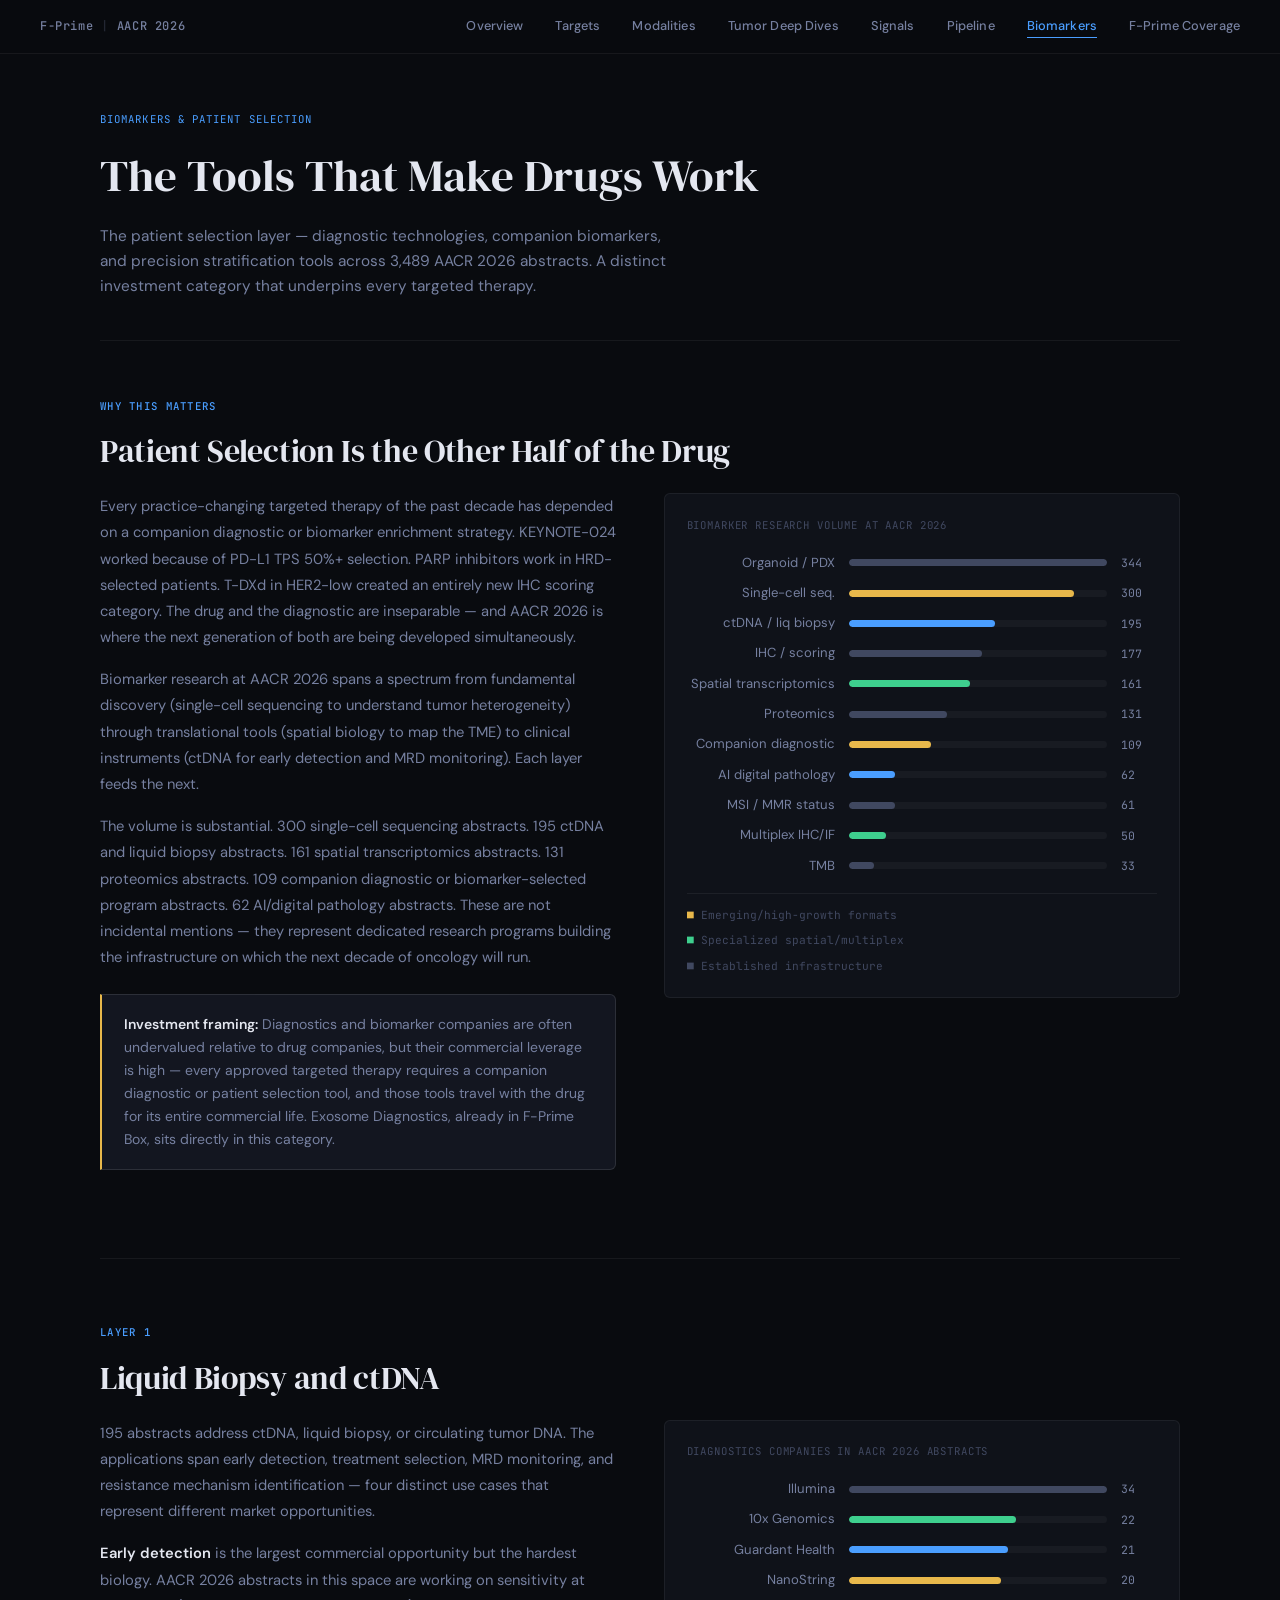
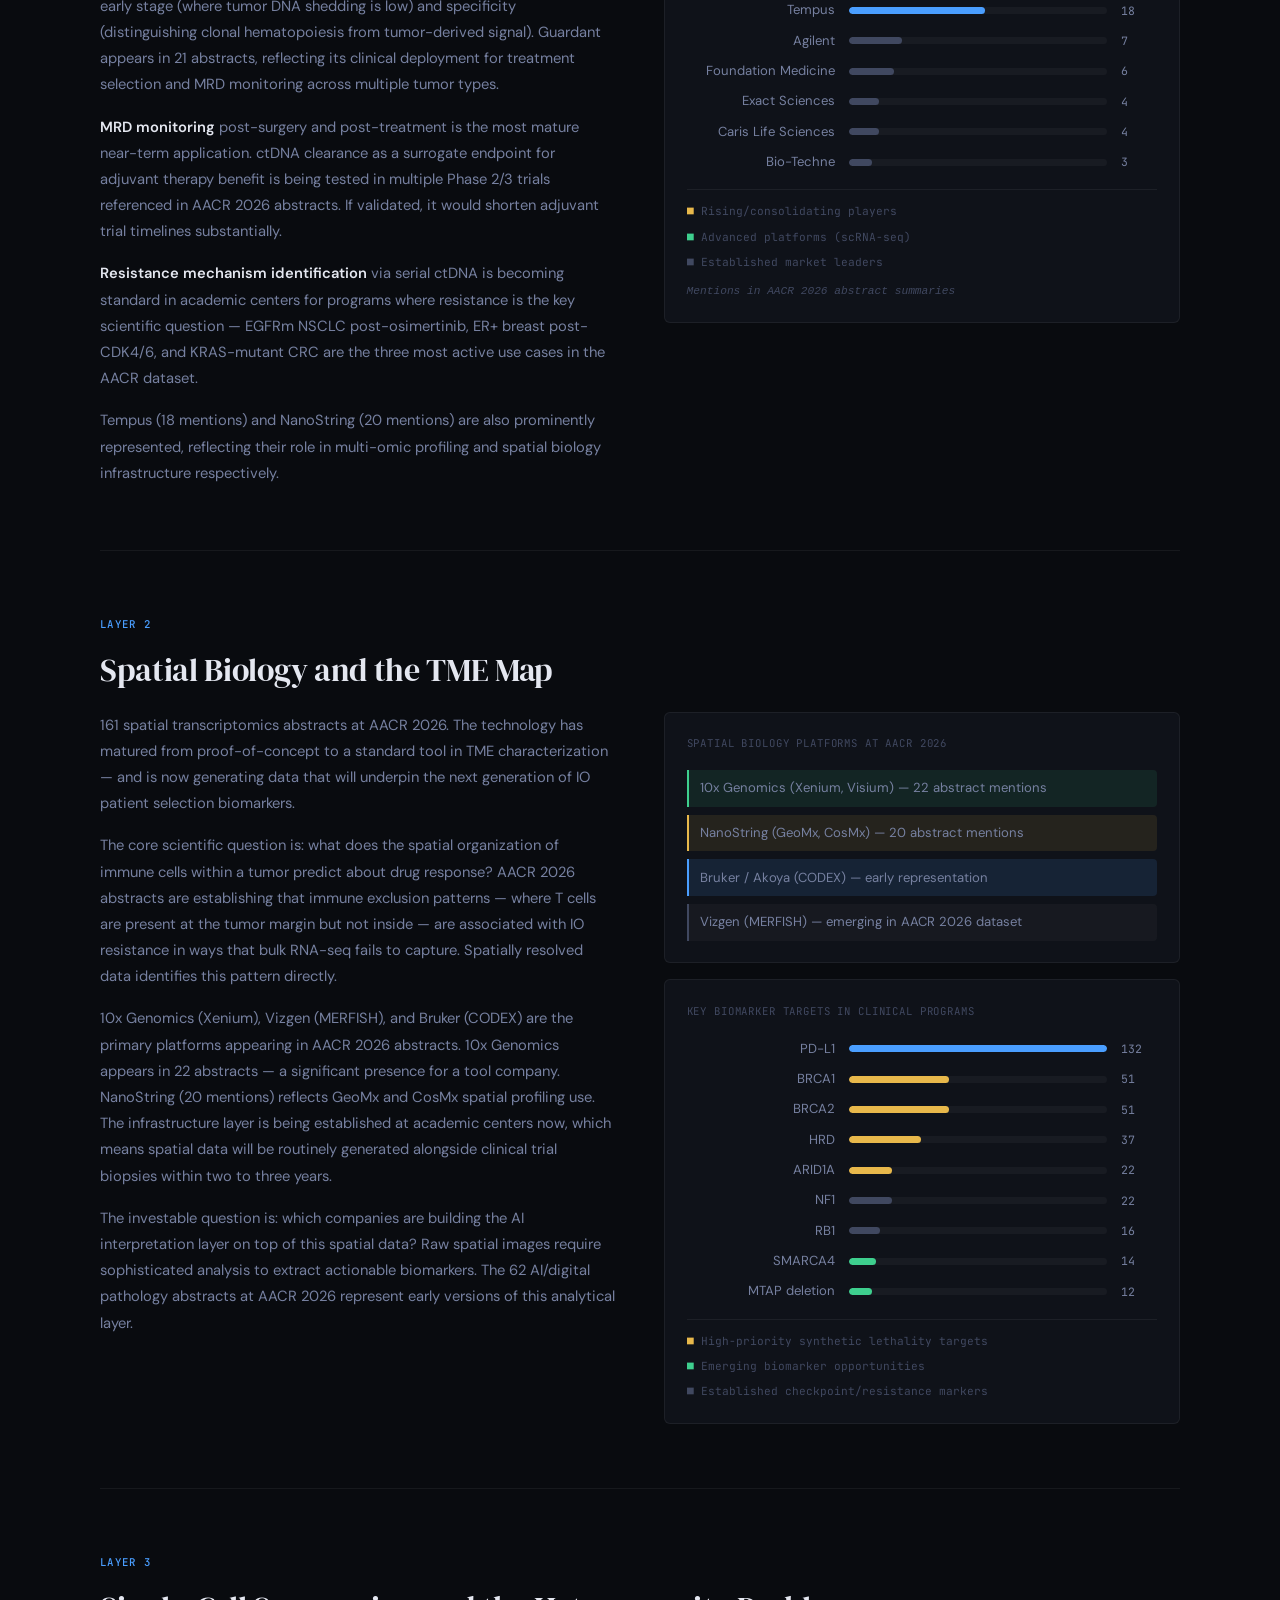
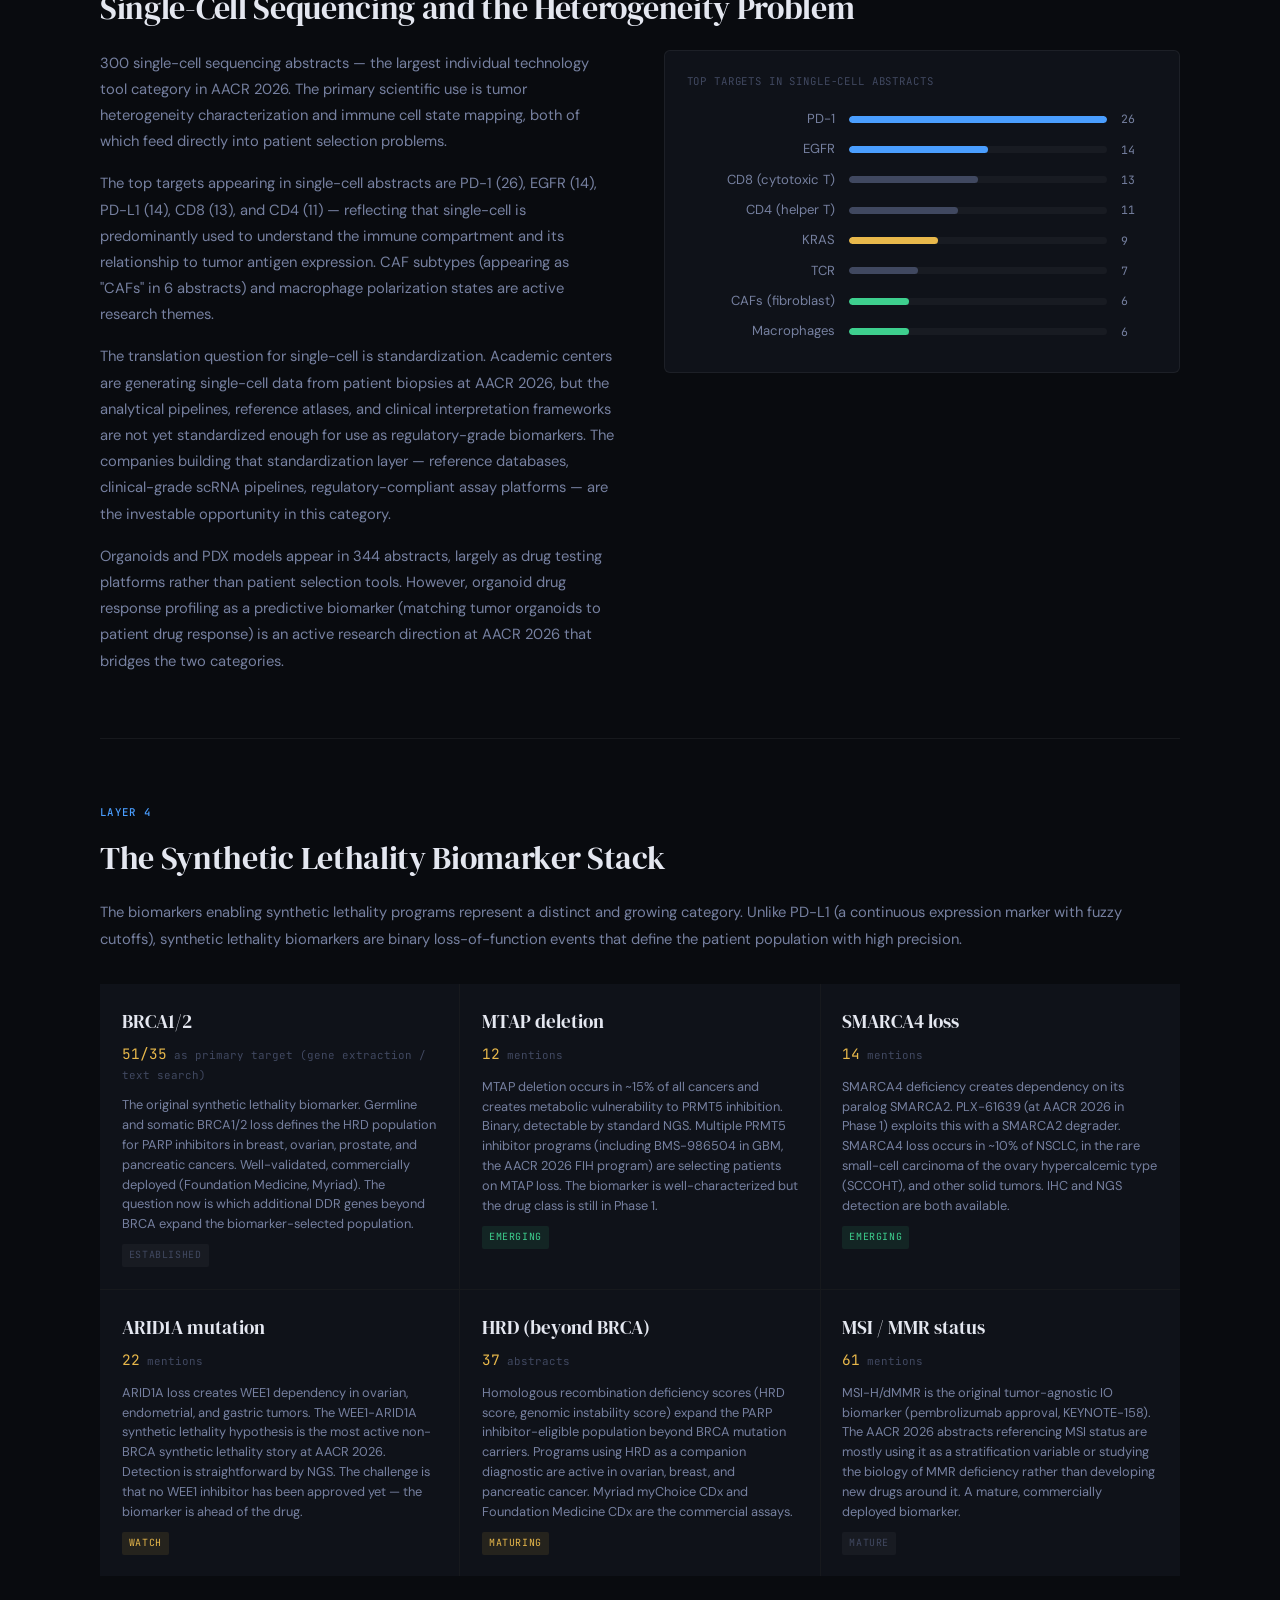
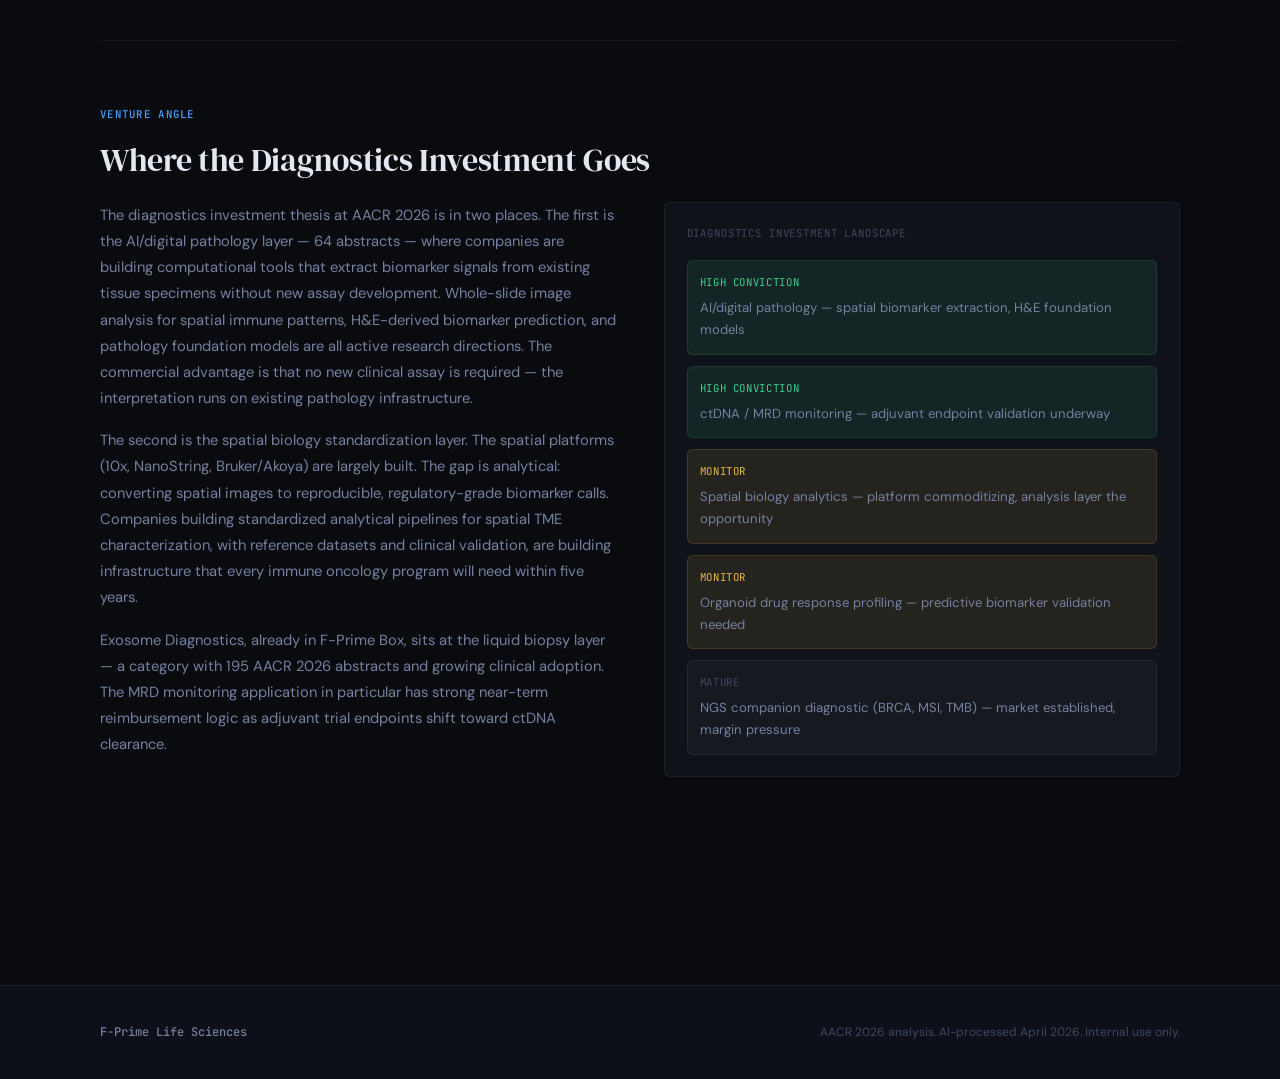
==== commit 3f55c686: "Add color legends to all charts for clarity" ====
--- a/biomarkers.html
+++ b/biomarkers.html
@@ -56,6 +56,11 @@
           <div class="bar-row"><div class="bar-label">MSI / MMR status</div><div class="bar-track"><div class="bar-fill bar-fill--dim" style="width:17.7%"></div></div><div class="bar-value">61</div></div>
           <div class="bar-row"><div class="bar-label">Multiplex IHC/IF</div><div class="bar-track"><div class="bar-fill bar-fill--green" style="width:14.5%"></div></div><div class="bar-value">50</div></div>
           <div class="bar-row"><div class="bar-label">TMB</div><div class="bar-track"><div class="bar-fill bar-fill--dim" style="width:9.6%"></div></div><div class="bar-value">33</div></div>
+          <div style="margin-top:1rem;font-size:0.7rem;color:var(--text-dim);font-family:var(--font-mono);display:flex;flex-direction:column;gap:0.4rem;padding-top:0.75rem;border-top:1px solid var(--border)">
+            <div><span style="color:var(--gold)">■</span> Emerging/high-growth formats</div>
+            <div><span style="color:var(--green)">■</span> Specialized spatial/multiplex</div>
+            <div><span style="color:var(--text-dim)">■</span> Established infrastructure</div>
+          </div>
         </div>
       </div>
     </div>
@@ -84,7 +89,12 @@
           <div class="bar-row"><div class="bar-label">Exact Sciences</div><div class="bar-track"><div class="bar-fill bar-fill--dim" style="width:11.8%"></div></div><div class="bar-value">4</div></div>
           <div class="bar-row"><div class="bar-label">Caris Life Sciences</div><div class="bar-track"><div class="bar-fill bar-fill--dim" style="width:11.8%"></div></div><div class="bar-value">4</div></div>
           <div class="bar-row"><div class="bar-label">Bio-Techne</div><div class="bar-track"><div class="bar-fill bar-fill--dim" style="width:8.8%"></div></div><div class="bar-value">3</div></div>
-          <div style="margin-top:0.75rem;font-family:var(--font-mono);font-size:0.66rem;color:var(--text-dim)">Mentions in AACR 2026 abstract summaries</div>
+          <div style="margin-top:1rem;font-size:0.7rem;color:var(--text-dim);font-family:var(--font-mono);display:flex;flex-direction:column;gap:0.4rem;padding-top:0.75rem;border-top:1px solid var(--border)">
+            <div><span style="color:var(--gold)">■</span> Rising/consolidating players</div>
+            <div><span style="color:var(--green)">■</span> Advanced platforms (scRNA-seq)</div>
+            <div><span style="color:var(--text-dim)">■</span> Established market leaders</div>
+            <div style="margin-top:0.2rem;font-style:italic">Mentions in AACR 2026 abstract summaries</div>
+          </div>
         </div>
       </div>
     </div>
@@ -120,6 +130,11 @@
           <div class="bar-row"><div class="bar-label">RB1</div><div class="bar-track"><div class="bar-fill bar-fill--dim" style="width:12.1%"></div></div><div class="bar-value">16</div></div>
           <div class="bar-row"><div class="bar-label">SMARCA4</div><div class="bar-track"><div class="bar-fill bar-fill--green" style="width:10.6%"></div></div><div class="bar-value">14</div></div>
           <div class="bar-row"><div class="bar-label">MTAP deletion</div><div class="bar-track"><div class="bar-fill bar-fill--green" style="width:9.1%"></div></div><div class="bar-value">12</div></div>
+          <div style="margin-top:1rem;font-size:0.7rem;color:var(--text-dim);font-family:var(--font-mono);display:flex;flex-direction:column;gap:0.4rem;padding-top:0.75rem;border-top:1px solid var(--border)">
+            <div><span style="color:var(--gold)">■</span> High-priority synthetic lethality targets</div>
+            <div><span style="color:var(--green)">■</span> Emerging biomarker opportunities</div>
+            <div><span style="color:var(--text-dim)">■</span> Established checkpoint/resistance markers</div>
+          </div>
         </div>
       </div>
     </div>
